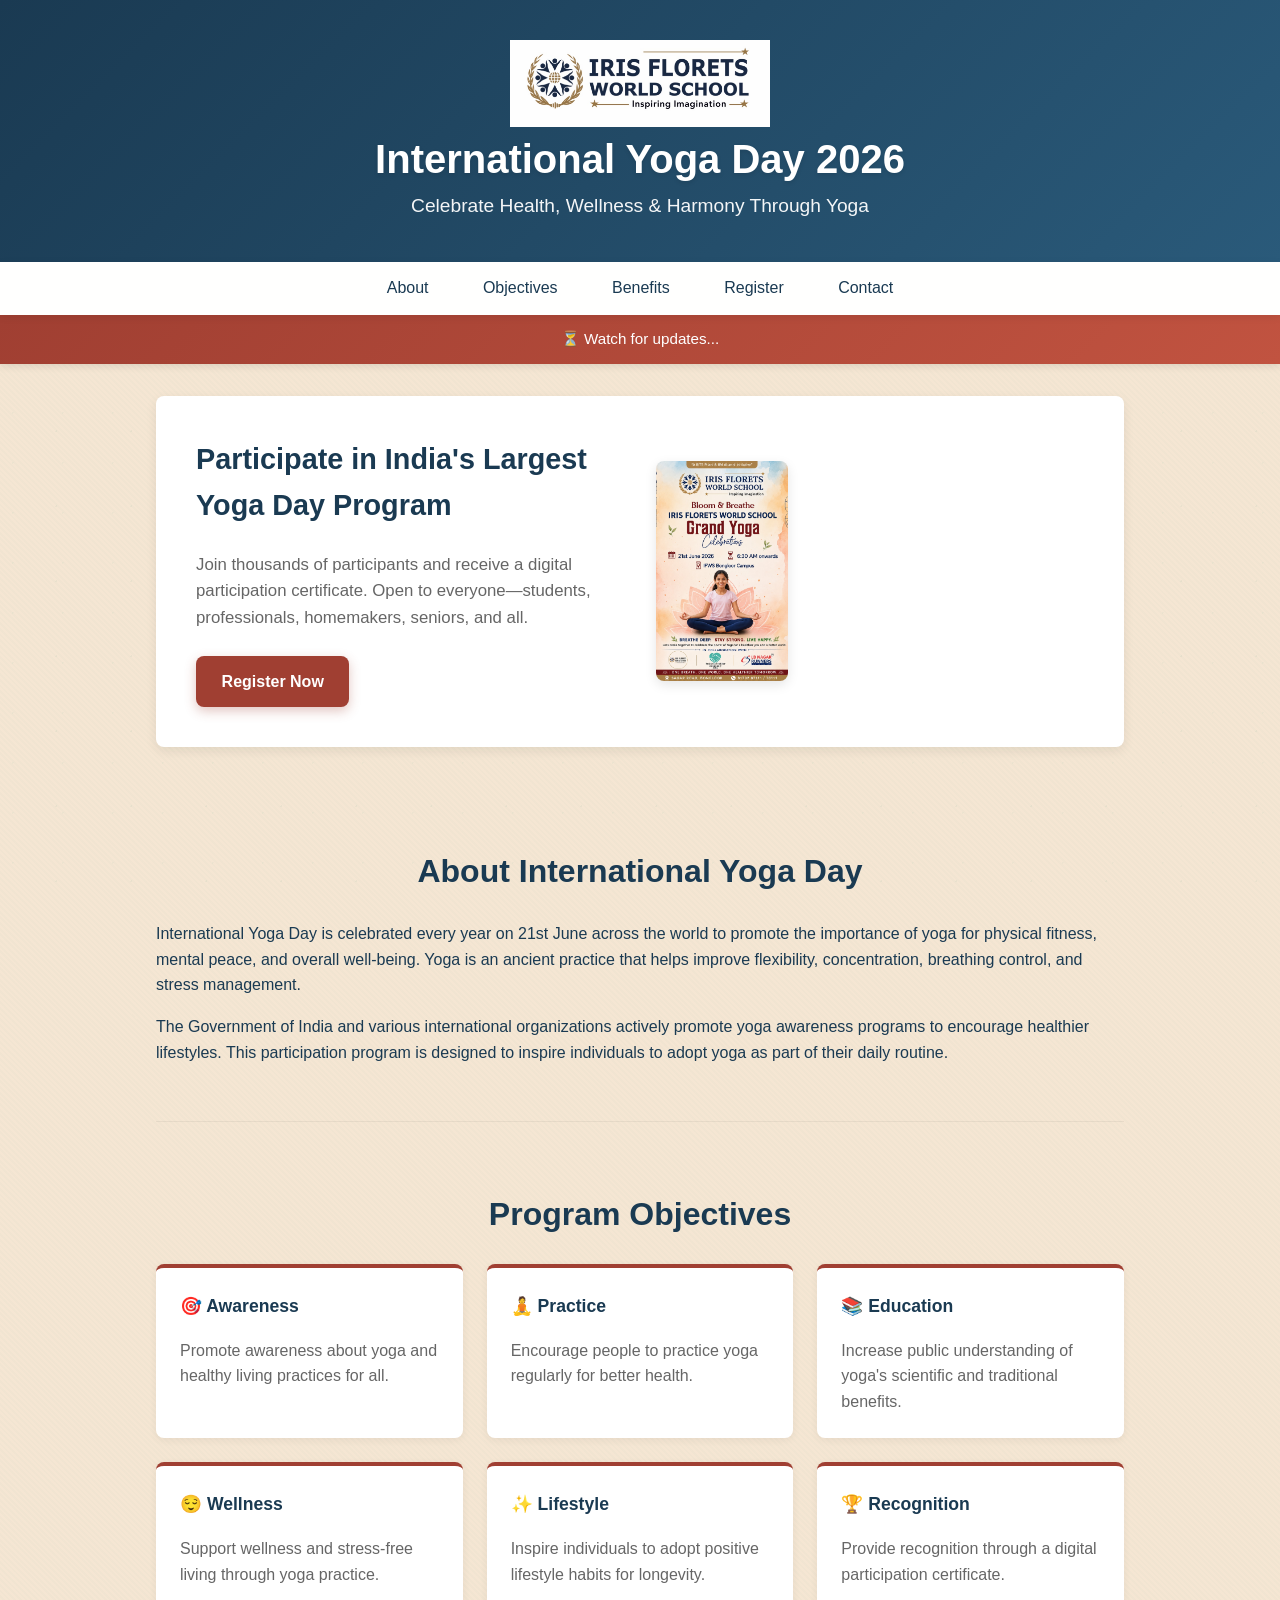
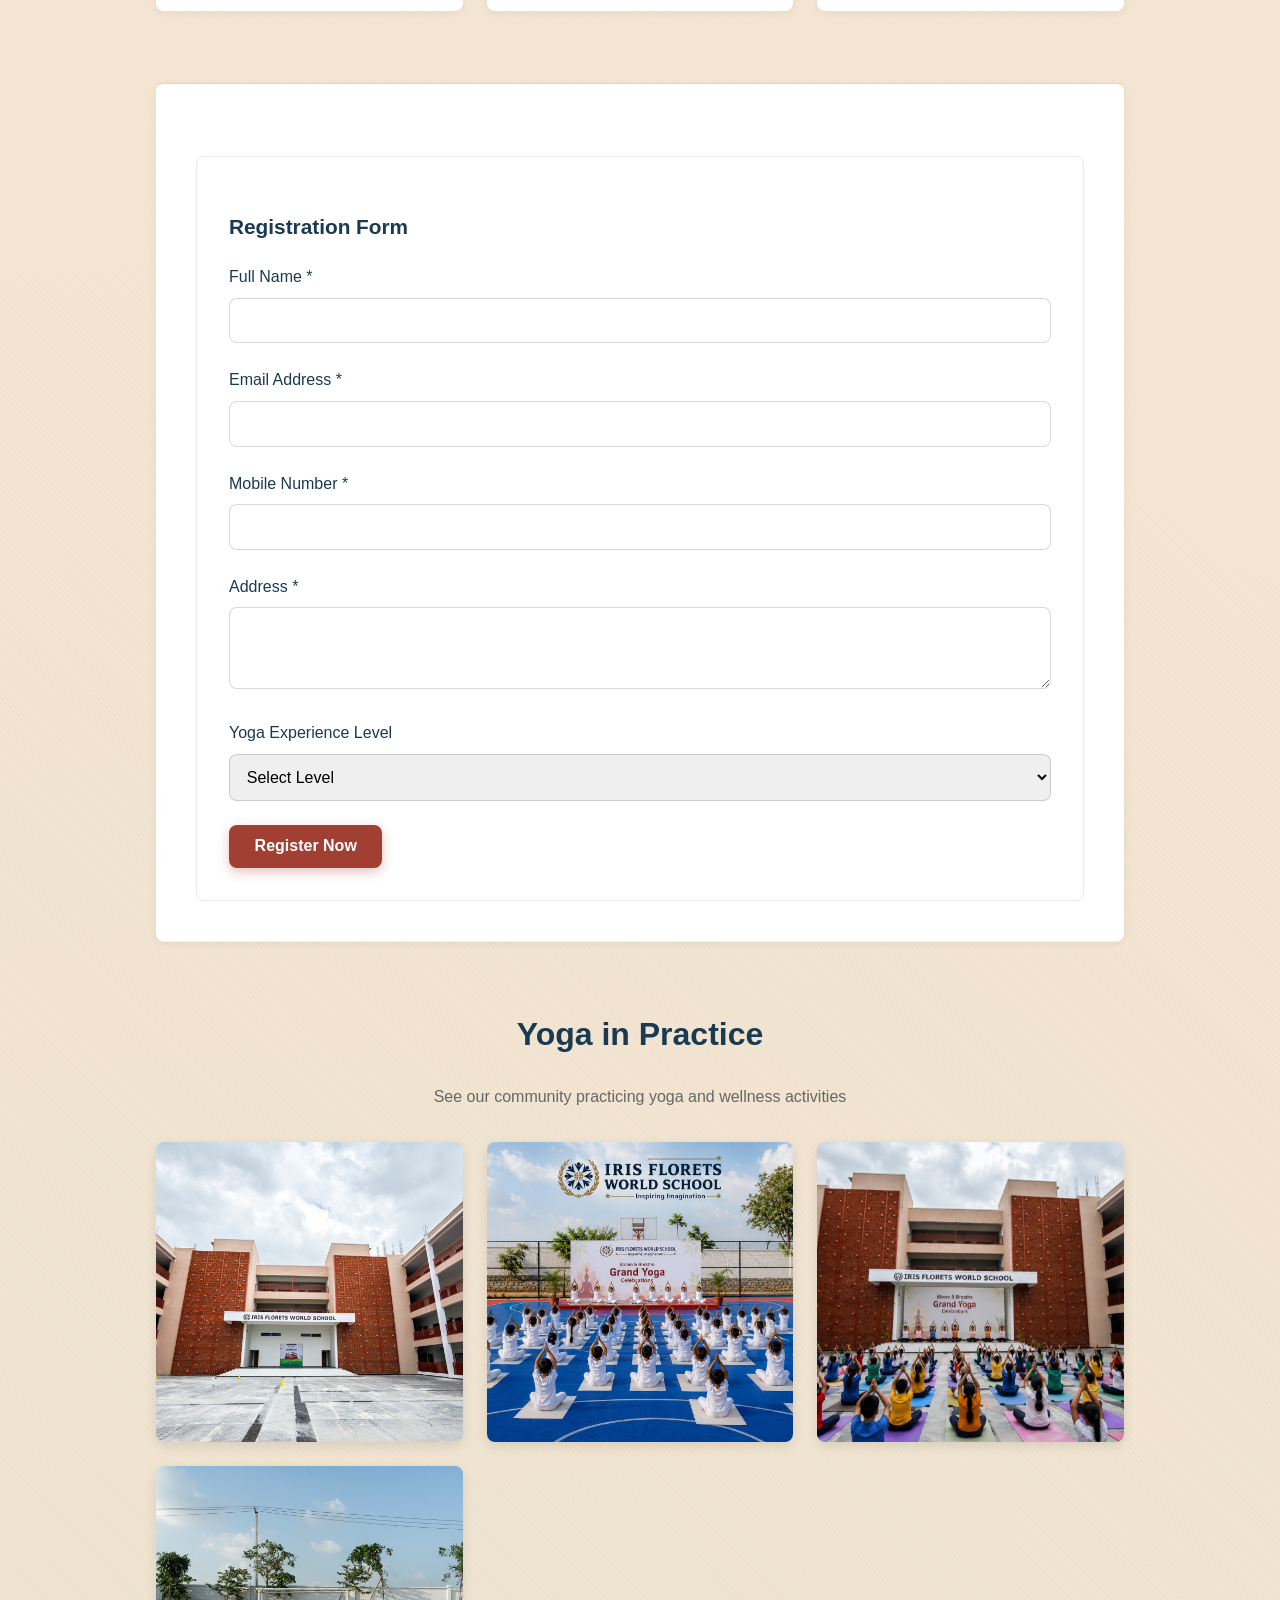
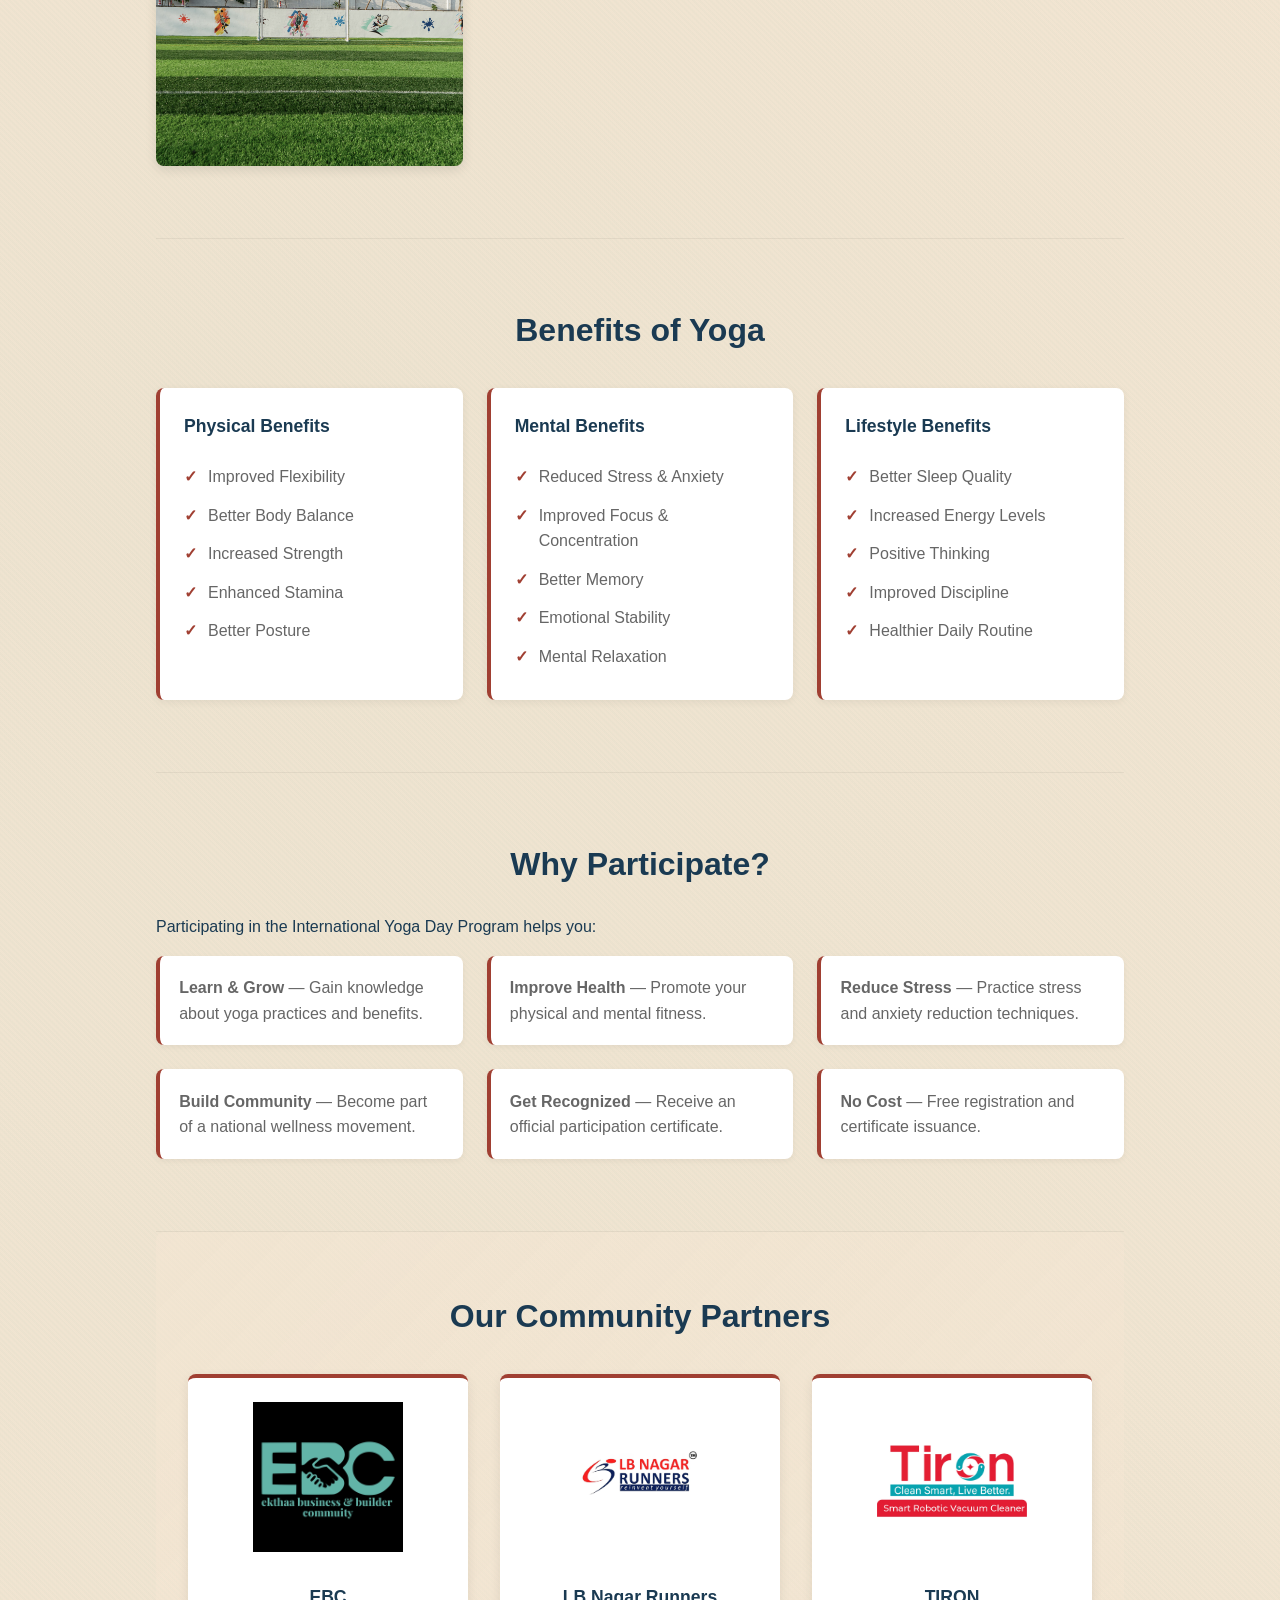
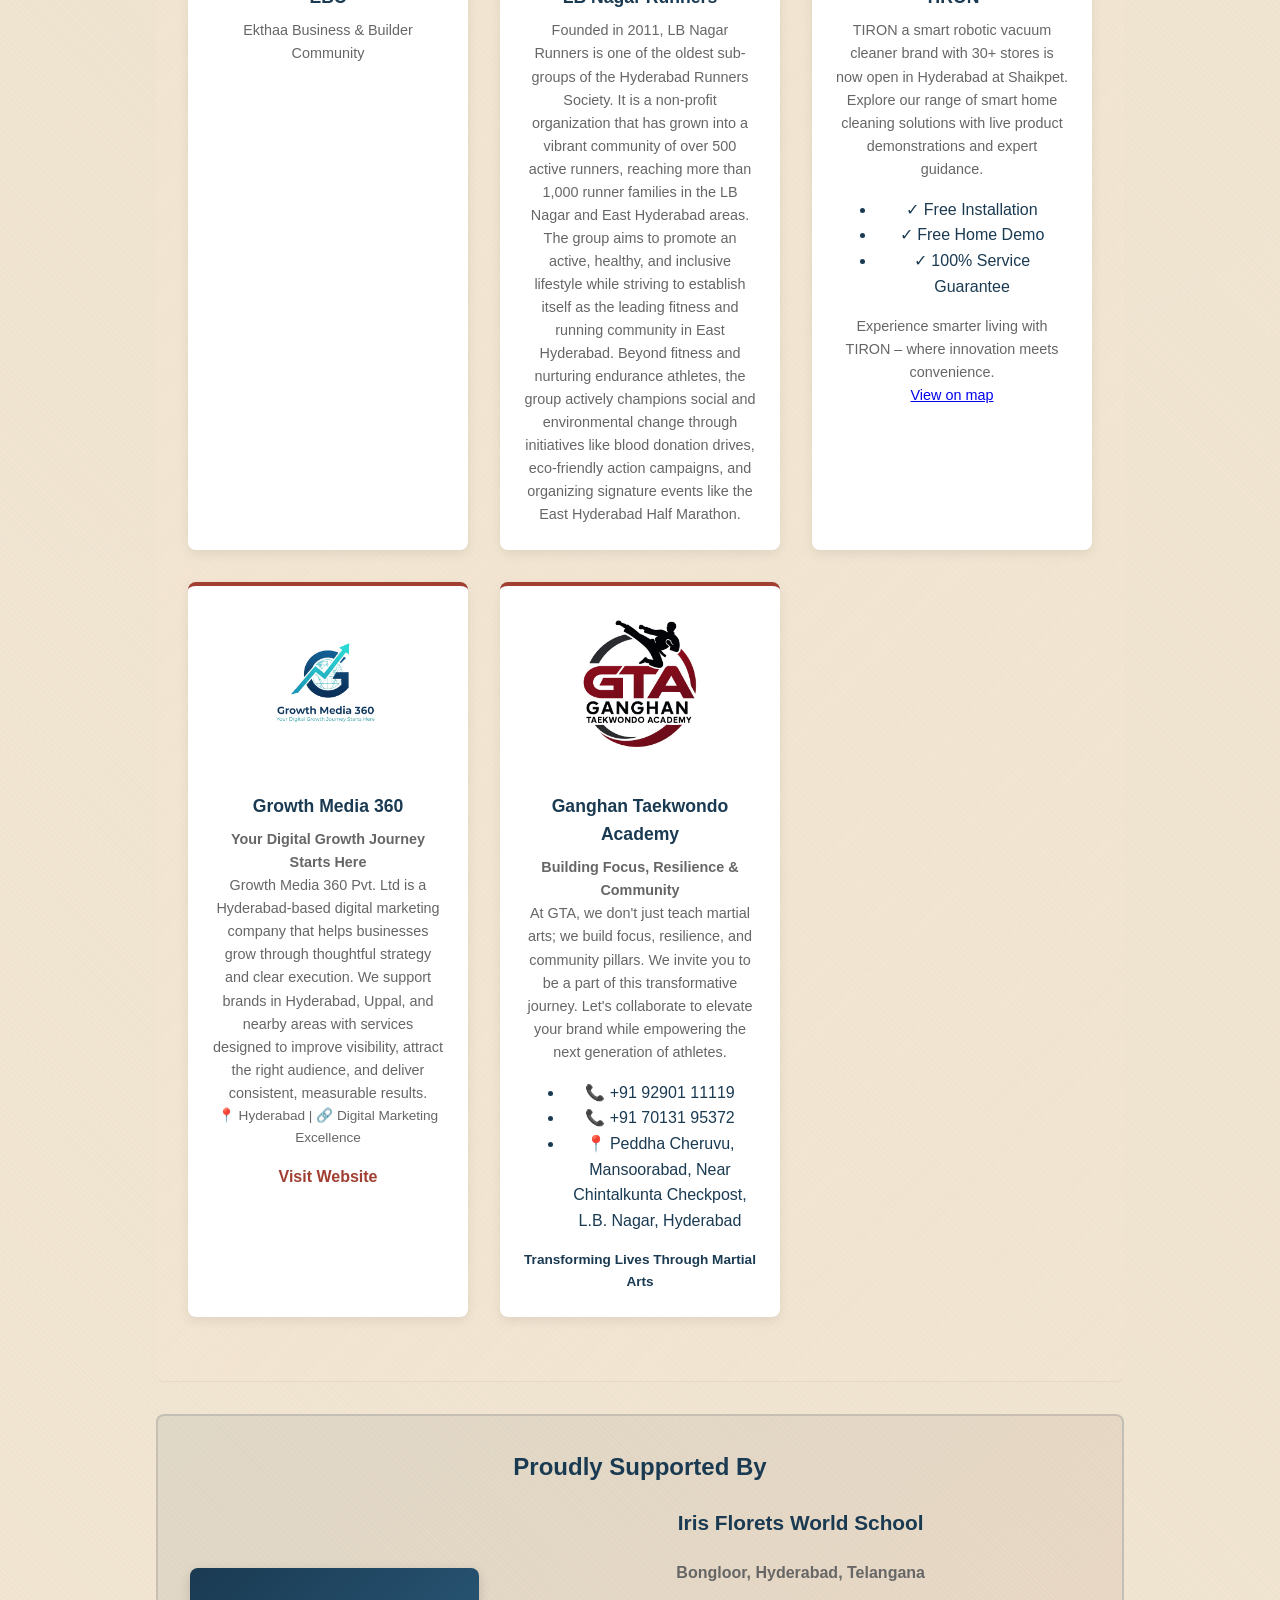
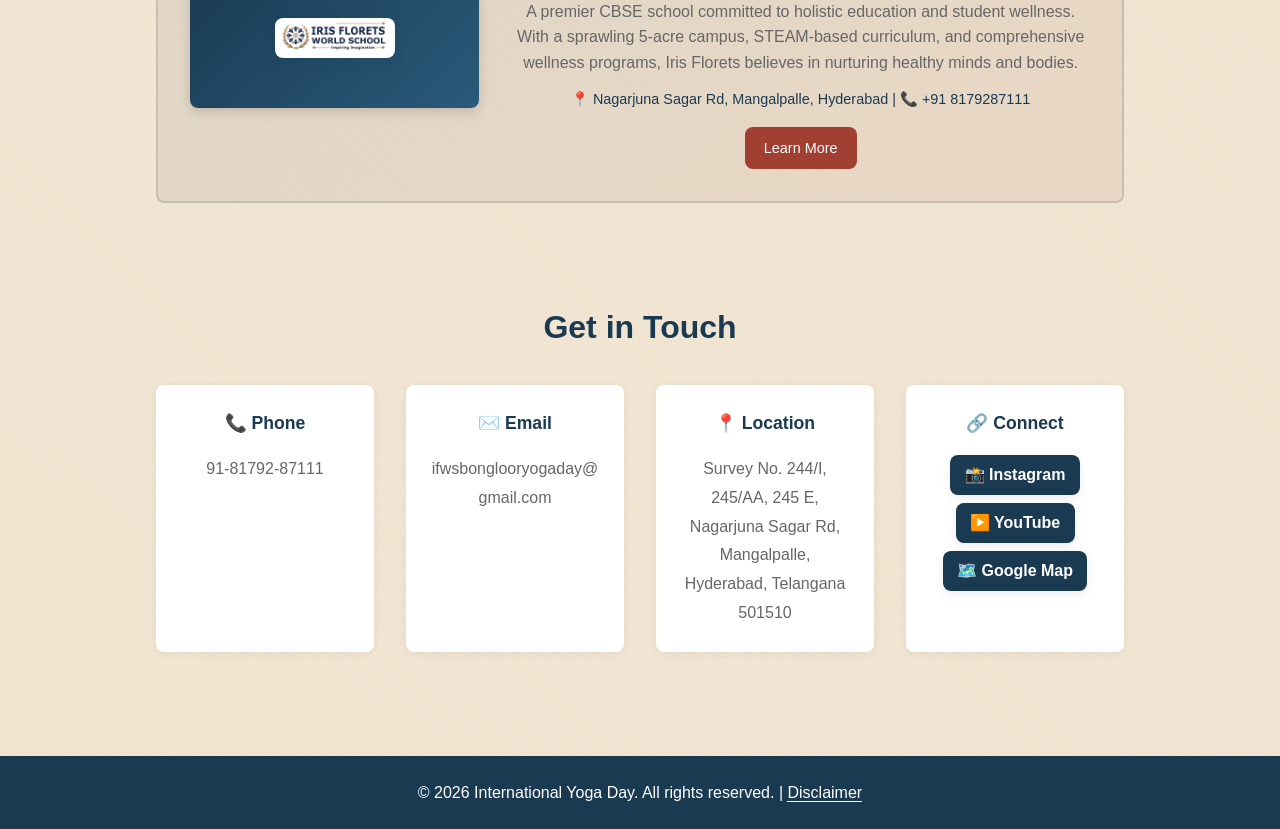
==== index.html @ d8c9ce89 "Revert "Gallery: fit images and remove third item" This reverts commit 72fb11efd58ca9568071cb0418b10" ====
<!doctype html>
<html lang="en">
<head>
  <meta charset="utf-8" />
  <meta name="viewport" content="width=device-width,initial-scale=1" />
  <title>IFWSBongloor International Yoga Day 2026 — Register Now</title>
  <link rel="stylesheet" href="styles.css" />
</head>
<body>
  <header class="site-header">
    <div class="container">
      <div class="header-content">
        <img class="header-logo" src="assets/IFWS_Logo_page-0002.jpeg" alt="IFWS Logo">
        <div class="header-text">
          <h1 style="margin:0;">International Yoga Day 2026</h1>
          <p class="subtitle" style="margin:0;">Celebrate Health, Wellness & Harmony Through Yoga</p>
        </div>
      </div>
    </div>
  </header>

  <nav class="navbar">
    <div class="container">
      <ul>
        <li><a href="#about">About</a></li>
        <li><a href="#objectives">Objectives</a></li>
        <li><a href="#benefits">Benefits</a></li>
        <li><a href="#register">Register</a></li>
        <li><a href="#contact">Contact</a></li>
      </ul>
    </div>
  </nav>

  <div class="update-banner">
    <p>⏳ Watch for updates...</p>
  </div>

  <main class="container">
    <section class="hero">
      <div class="hero-text">
        <h2>Participate in India's Largest Yoga Day Program</h2>
        <p>Join thousands of participants and receive a digital participation certificate. Open to everyone—students, professionals, homemakers, seniors, and all.</p>
        <a class="button button-primary" href="#register">Register Now</a>
      </div>
      <div class="hero-gallery">
        <div class="hero-gallery-item">
          <img id="heroRotateImage" src="assets/whatsapp.jpg" alt="WhatsApp Yoga Event" />
        </div>
      </div>
    </section>

    <section id="about" class="section">
      <h2>About International Yoga Day</h2>
      <p>International Yoga Day is celebrated every year on 21st June across the world to promote the importance of yoga for physical fitness, mental peace, and overall well-being. Yoga is an ancient practice that helps improve flexibility, concentration, breathing control, and stress management.</p>
      <p>The Government of India and various international organizations actively promote yoga awareness programs to encourage healthier lifestyles. This participation program is designed to inspire individuals to adopt yoga as part of their daily routine.</p>
    </section>

    <section id="objectives" class="section">
      <h2>Program Objectives</h2>
      <div class="grid-2">
        <div class="card">
          <h3>🎯 Awareness</h3>
          <p>Promote awareness about yoga and healthy living practices for all.</p>
        </div>
        <div class="card">
          <h3>🧘 Practice</h3>
          <p>Encourage people to practice yoga regularly for better health.</p>
        </div>
        <div class="card">
          <h3>📚 Education</h3>
          <p>Increase public understanding of yoga's scientific and traditional benefits.</p>
        </div>
        <div class="card">
          <h3>😌 Wellness</h3>
          <p>Support wellness and stress-free living through yoga practice.</p>
        </div>
        <div class="card">
          <h3>✨ Lifestyle</h3>
          <p>Inspire individuals to adopt positive lifestyle habits for longevity.</p>
        </div>
        <div class="card">
          <h3>🏆 Recognition</h3>
          <p>Provide recognition through a digital participation certificate.</p>
        </div>
      </div>
    </section>

    <section id="register" class="section registration-section">
      <div class="form-container">
        <h3>Registration Form</h3>
        <form action="https://formsubmit.co/01dd66441a6182817b22fc48e23e5184" method="POST" id="registrationForm">
          <div class="form-group">
            <label for="name">Full Name *</label>
            <input type="text" id="name" name="name" required>
          </div>
          
          <div class="form-group">
            <label for="email">Email Address *</label>
            <input type="email" id="email" name="email" required>
          </div>
          
          <div class="form-group">
            <label for="mobile">Mobile Number *</label>
            <input type="tel" id="mobile" name="mobile" required>
          </div>
          
          <div class="form-group">
            <label for="address">Address *</label>
            <textarea id="address" name="address" rows="3" required></textarea>
          </div>
          
          <div class="form-group">
            <label for="experience">Yoga Experience Level</label>
            <select id="experience" name="experience">
              <option value="">Select Level</option>
              <option value="Beginner">Beginner</option>
              <option value="Intermediate">Intermediate</option>
              <option value="Advanced">Advanced</option>
            </select>
          </div>
          
          <input type="hidden" name="_captcha" value="false">
          <input type="hidden" name="_template" value="table">
          <input type="hidden" id="participantCode" name="participant_code" value="">
          <input type="hidden" name="_next" value="/success.html">
          <input type="hidden" name="_subject" id="dynamicSubject" value="New Yoga Day Registration">
          
          <button type="submit" class="button button-primary">Register Now</button>
        </form>
      </div>
    </section>

    <section class="section">
      <h2>Yoga in Practice</h2>
      <p style="text-align: center; color: var(--muted);">See our community practicing yoga and wellness activities</p>
      <div class="gallery">
        <div class="gallery-item">
          <img src="assets/yoga3.jpg" alt="Yoga practice session 3">
        </div>
        <div class="gallery-item">
          <img src="assets/yoga2.jpeg" alt="Yoga practice session 2">
        </div>
        <div class="gallery-item">
          <img src="assets/WhatsApp Image 2026-06-06 at 8.00.38 PM.jpeg" alt="Yoga practice session 1">
        </div>
        <div class="gallery-item">
          <img src="assets/yoga4.jpg" alt="Yoga practice session 3">
        </div>
      </div>
    </section>

    <section id="benefits" class="section">
      <h2>Benefits of Yoga</h2>
      <div class="benefits-grid">
        <div class="benefit-card">
          <h3>Physical Benefits</h3>
          <ul>
            <li>Improved Flexibility</li>
            <li>Better Body Balance</li>
            <li>Increased Strength</li>
            <li>Enhanced Stamina</li>
            <li>Better Posture</li>
          </ul>
        </div>
        <div class="benefit-card">
          <h3>Mental Benefits</h3>
          <ul>
            <li>Reduced Stress & Anxiety</li>
            <li>Improved Focus & Concentration</li>
            <li>Better Memory</li>
            <li>Emotional Stability</li>
            <li>Mental Relaxation</li>
          </ul>
        </div>
        <div class="benefit-card">
          <h3>Lifestyle Benefits</h3>
          <ul>
            <li>Better Sleep Quality</li>
            <li>Increased Energy Levels</li>
            <li>Positive Thinking</li>
            <li>Improved Discipline</li>
            <li>Healthier Daily Routine</li>
          </ul>
        </div>
      </div>
    </section>

    <section class="section">
      <h2>Why Participate?</h2>
      <p>Participating in the International Yoga Day Program helps you:</p>
      <div class="grid-2">
        <div class="reason">
          <strong>Learn & Grow</strong> — Gain knowledge about yoga practices and benefits.
        </div>
        <div class="reason">
          <strong>Improve Health</strong> — Promote your physical and mental fitness.
        </div>
        <div class="reason">
          <strong>Reduce Stress</strong> — Practice stress and anxiety reduction techniques.
        </div>
        <div class="reason">
          <strong>Build Community</strong> — Become part of a national wellness movement.
        </div>
        <div class="reason">
          <strong>Get Recognized</strong> — Receive an official participation certificate.
        </div>
        <div class="reason">
          <strong>No Cost</strong> — Free registration and certificate issuance.
        </div>
      </div>
    </section>

    <section class="section sponsors-section">
      <h2>Our Community Partners</h2>
      <div class="sponsors-grid">
        <div class="sponsor-card">
          <img src="assets/sponsor_ebc.jpg" alt="EBC - Ekthaa Business & Builder Community">
          <h3>EBC</h3>
          <p>Ekthaa Business & Builder Community</p>
        </div>
        <div class="sponsor-card">
          <img src="assets/sponsor_lbnagar.jpg" alt="LB Nagar Runners">
          <h3>LB Nagar Runners</h3>
          <p>Founded in 2011, LB Nagar Runners is one of the oldest sub-groups of the Hyderabad Runners Society. It is a non-profit organization that has grown into a vibrant community of over 500 active runners, reaching more than 1,000 runner families in the LB Nagar and East Hyderabad areas. The group aims to promote an active, healthy, and inclusive lifestyle while striving to establish itself as the leading fitness and running community in East Hyderabad. Beyond fitness and nurturing endurance athletes, the group actively champions social and environmental change through initiatives like blood donation drives, eco-friendly action campaigns, and organizing signature events like the East Hyderabad Half Marathon.</p>
        </div>
        <div class="sponsor-card">
          <img src="assets/sponsor_tironworld.jpg" alt="Tiron World Logo">
          <h3>TIRON</h3>
          <p>TIRON a smart robotic vacuum cleaner brand with 30+ stores is now open in Hyderabad at Shaikpet.</p>
          <p>Explore our range of smart home cleaning solutions with live product demonstrations and expert guidance.</p>
          <ul>
            <li>✓ Free Installation</li>
            <li>✓ Free Home Demo</li>
            <li>✓ 100% Service Guarantee</li>
          </ul>
          <p>Experience smarter living with TIRON – where innovation meets convenience.</p>
          <p><a href="https://maps.app.goo.gl/bSoaYuPvDNwLLABRA" target="_blank" rel="noopener noreferrer">View on map</a></p>
        </div>
        <div class="sponsor-card">
          <img src="assets/sponsor_growthmedia360.png.jpeg" alt="Growth Media 360 Logo">
          <h3>Growth Media 360</h3>
          <p><strong>Your Digital Growth Journey Starts Here</strong></p>
          <p>Growth Media 360 Pvt. Ltd is a Hyderabad-based digital marketing company that helps businesses grow through thoughtful strategy and clear execution. We support brands in Hyderabad, Uppal, and nearby areas with services designed to improve visibility, attract the right audience, and deliver consistent, measurable results.</p>
          <p style="margin-bottom: 1rem; font-size: 0.85rem;">📍 Hyderabad | 🔗 Digital Marketing Excellence</p>
          <a href="https://growthmedia360.com/" target="_blank" rel="noopener noreferrer" style="color: var(--secondary); text-decoration: none; font-weight: 600;">Visit Website</a>
        </div>
        <div class="sponsor-card">
          <img src="assets/sponsor_gta.png.jpeg" alt="Ganghan Taekwondo Academy Logo">
          <h3>Ganghan Taekwondo Academy</h3>
          <p><strong>Building Focus, Resilience & Community</strong></p>
          <p>At GTA, we don't just teach martial arts; we build focus, resilience, and community pillars. We invite you to be a part of this transformative journey. Let's collaborate to elevate your brand while empowering the next generation of athletes.</p>
          <ul>
            <li>📞 +91 92901 11119</li>
            <li>📞 +91 70131 95372</li>
            <li>📍 Peddha Cheruvu, Mansoorabad, Near Chintalkunta Checkpost, L.B. Nagar, Hyderabad</li>
          </ul>
          <p style="margin-top: 1rem; font-size: 0.85rem; color: var(--accent); font-weight: 600;">Transforming Lives Through Martial Arts</p>
        </div>
      </div>
    </section>

    <section class="sponsor-section">
      <h2 style="margin-top: 0;">Proudly Supported By</h2>
      <div class="sponsor-content">
        <div class="sponsor-logo">
          <div style="background: linear-gradient(135deg, var(--accent) 0%, var(--accent-light) 100%); padding: 1.5rem; border-radius: 8px; box-shadow: 0 4px 12px rgba(0,0,0,0.15); display: flex; align-items: center; justify-content: center; min-height: 140px;">
            <img src="assets/IFWS_Logo_page-0002.jpeg" alt="IFWS Logo" style="max-width: 120px; height: auto;">
          </div>
        </div>
        <div class="sponsor-info">
          <h3>Iris Florets World School</h3>
          <p><strong>Bongloor, Hyderabad, Telangana</strong></p>
          <p>A premier CBSE school committed to holistic education and student wellness. With a sprawling 5-acre campus, STEAM-based curriculum, and comprehensive wellness programs, Iris Florets believes in nurturing healthy minds and bodies.</p>
          <p style="margin-bottom: 0; font-size: 0.9rem; color: var(--accent);">📍 Nagarjuna Sagar Rd, Mangalpalle, Hyderabad | 📞 +91 8179287111</p>
          <a href="https://ifwsbongloor.com/cbse-school-in-bongloor-hyderabad/" class="sponsor-link" target="_blank">Learn More</a>
        </div>
      </div>
    </section>

    <section id="contact" class="section contact-section">
      <h2>Get in Touch</h2>
      <div class="contact-info">
        <div class="contact-item">
          <h3>📞 Phone</h3>
          <p>91-81792-87111</p>
        </div>
        <div class="contact-item">
          <h3>✉️ Email</h3>
          <p><a href="mailto:ifwsbonglooryogaday@gmail.com">ifwsbonglooryogaday@gmail.com</a></p>
        </div>
        <div class="contact-item">
          <h3>📍 Location</h3>
          <p>Survey No. 244/I, 245/AA, 245 E, Nagarjuna Sagar Rd, Mangalpalle, Hyderabad, Telangana 501510</p>
        </div>
        <div class="contact-item">
          <h3>🔗 Connect</h3>
          <div class="social-links">
            <a class="social-link" href="https://www.instagram.com/irisfloretsworldschoolbongloor?igsh=MWYycTJhZnJtN3dsbA==" target="_blank" rel="noreferrer noopener">📸 Instagram</a>
            <a class="social-link" href="https://www.youtube.com/@IrisFloretsWorldSchoolBongloor" target="_blank" rel="noreferrer noopener">▶️ YouTube</a>
            <a class="social-link" href="https://maps.app.goo.gl/vWGZKQr1UvA5bQdQ9?g_st=iw" target="_blank" rel="noreferrer noopener">🗺️ Google Map</a>
          </div>
        </div>
      </div>
    </section>
  </main>

  <footer class="site-footer">
    <div class="container">
      <p>© 2026 International Yoga Day. All rights reserved. | <a href="#disclaimer">Disclaimer</a></p>
    </div>
  </footer>

  <script>
    // Smooth scrolling for navigation
    document.querySelectorAll('a[href^="#"]').forEach(anchor => {
      anchor.addEventListener('click', function (e) {
        e.preventDefault();
        const target = document.querySelector(this.getAttribute('href'));
        if (target) {
          target.scrollIntoView({ behavior: 'smooth' });
        }
      });
    });

    // Generate unique Participant Code
    function generateParticipantCode() {
      const today = new Date();
      const year = today.getFullYear();
      const month = String(today.getMonth() + 1).padStart(2, '0');
      const day = String(today.getDate()).padStart(2, '0');
      const randomCode = Math.random().toString(36).substring(2, 8).toUpperCase();
      
      return `YOGA-${year}${month}${day}-${randomCode}`;
    }

    // Handle form submission
    document.addEventListener('DOMContentLoaded', function() {
      const form = document.getElementById('registrationForm');
      
      if (form) {
        form.addEventListener('submit', function(e) {
          // 1. Generate unique code
          const uniqueCode = generateParticipantCode();
          
          // 2. Set the hidden field value (so it goes to your email)
          document.getElementById('participantCode').value = uniqueCode;
          
          // 3. Store in sessionStorage (keeping this as a fallback backup)
          sessionStorage.setItem('participantCode', uniqueCode);

          // 4. Update the _next URL to include the code as a query parameter
          const nextInput = form.querySelector('input[name="_next"]');
          if (nextInput) {
            const currentPath = window.location.pathname.replace(/\/index\.html$/, '');
            const basePath = currentPath.endsWith('/') ? currentPath.slice(0, -1) : currentPath;
            nextInput.value = window.location.origin + basePath + '/success.html?code=' + encodeURIComponent(uniqueCode);
          }

          // 5. Set the dynamic email subject line
          const subjectInput = document.getElementById('dynamicSubject');
          if (subjectInput) {
            subjectInput.value = `Yoga Day Registration Confirmation - ${uniqueCode}`;
          }
        });
      }

      function startGalleryRotation() {
        const heroImage = document.getElementById('heroRotateImage');
        if (!heroImage) return;

        const rotateImages = [
          { src: 'assets/whatsapp.jpg', alt: 'WhatsApp Yoga Event' },
          { src: 'assets/yodaday1.jpeg', alt: 'Yoga Day Poster 1' },
          { src: 'assets/yogaday2.jpeg', alt: 'Yoga Day Poster 2' }
        ];

        let currentIndex = 0;

        function rotateImage() {
          currentIndex = (currentIndex + 1) % rotateImages.length;
          heroImage.src = rotateImages[currentIndex].src;
          heroImage.alt = rotateImages[currentIndex].alt;
        }

        setInterval(rotateImage, 10000);
      }

      startGalleryRotation();
    });
  </script>

</body>
</html>
---- styles.css ----
:root{
  --bg:#f5e6d3;
  --accent:#1a3a52;
  --accent-light:#2a5a7a;
  --secondary:#a03f32;
  --gold:#b8860b;
  --coral:#f4a090;
  --muted:#666;
  --text:#1a3a52;
  --maxw:1000px;
  --border-radius:8px;
}

* {
  box-sizing: border-box;
}

body {
  font-family: -apple-system, BlinkMacSystemFont, "Segoe UI", Roboto, Oxygen, Ubuntu, Cantarell, sans-serif;
  background: var(--bg);
  background-image: 
    radial-gradient(circle at 20% 50%, rgba(43, 138, 114, 0.03) 0%, transparent 50%),
    radial-gradient(circle at 80% 80%, rgba(103, 195, 164, 0.03) 0%, transparent 50%),
    repeating-linear-gradient(45deg, transparent, transparent 2px, rgba(43, 138, 114, 0.02) 2px, rgba(43, 138, 114, 0.02) 4px);
  color: var(--text);
  margin: 0;
  line-height: 1.6;
  position: relative;
}

body::before {
  content: '';
  position: fixed;
  top: 0;
  left: 0;
  right: 0;
  bottom: 0;
  background-image: 
    radial-gradient(circle at 25% 25%, rgba(103, 195, 164, 0.05) 1px, transparent 1px),
    radial-gradient(circle at 75% 75%, rgba(43, 138, 114, 0.05) 1px, transparent 1px);
  background-size: 50px 50px, 75px 75px;
  pointer-events: none;
  z-index: -1;
}

/* Layout */
.container {
  max-width: var(--maxw);
  margin: 0 auto;
  padding: 0 1rem;
}

/* Header */
.site-header {
  background: linear-gradient(135deg, #1a3a52 0%, #2a5a7a 100%);
  color: white;
  padding: 2.5rem 0;
  text-align: center;
}

.header-content {
  position: relative;
}

.header-logo {
  max-width: 260px;
  width: 100%;
  height: auto;
  display: block;
  margin: 0 auto 1rem;
}

@media (min-width: 769px) {
  .header-logo {
    max-width: 260px;
    margin-bottom: 0;
  }
}

@media (max-width: 768px) {
  .header-logo {
    max-width: 200px;
  }
}

.site-header h1 {
  margin: 0;
  font-size: 2.5rem;
  font-weight: 700;
  text-shadow: 0 2px 4px rgba(0,0,0,0.1);
}

.site-header .subtitle {
  margin-top: 0.5rem;
  font-size: 1.2rem;
  opacity: 0.95;
  font-weight: 300;
}

/* Navigation */
.navbar {
  background: rgba(255,255,255,0.98);
  box-shadow: 0 2px 8px rgba(0,0,0,0.08);
  position: sticky;
  top: 0;
  z-index: 100;
}

.navbar ul {
  list-style: none;
  margin: 0;
  padding: 0;
  display: flex;
  flex-wrap: wrap;
  justify-content: center;
  gap: 1rem;
}

.navbar a {
  display: inline-block;
  padding: 0.8rem 1.2rem;
  text-decoration: none;
  color: var(--accent);
  font-weight: 500;
  border-bottom: 2px solid transparent;
  transition: all 0.3s ease;
}

.navbar a:hover {
  border-bottom-color: var(--secondary);
  color: var(--secondary);
}

/* Update Banner */
.update-banner {
  background: linear-gradient(135deg, var(--secondary) 0%, #c15340 100%);
  color: white;
  padding: 0.75rem;
  text-align: center;
  font-weight: 500;
  box-shadow: 0 2px 8px rgba(0,0,0,0.1);
}

.update-banner p {
  margin: 0;
  font-size: 0.95rem;
}

/* Gallery */
.gallery {
  display: grid;
  grid-template-columns: repeat(auto-fit, minmax(300px, 1fr));
  gap: 1.5rem;
  margin: 2rem 0;
}

.gallery-item {
  position: relative;
  border-radius: var(--border-radius);
  overflow: hidden;
  box-shadow: 0 4px 12px rgba(0,0,0,0.1);
  transition: transform 0.3s ease, box-shadow 0.3s ease;
}

.gallery-item:hover {
  transform: translateY(-8px);
  box-shadow: 0 8px 20px rgba(0,0,0,0.15);
}

.gallery-item img {
  width: 100%;
  height: 300px;
  object-fit: cover;
  display: block;
}

/* Sections */
.section {
  padding: 2.5rem 0;
  border-bottom: 1px solid rgba(0,0,0,0.05);
}

.section:last-of-type {
  border-bottom: none;
}

.section h2 {
  font-size: 2rem;
  color: var(--accent);
  margin-bottom: 1.5rem;
  text-align: center;
}

.section h3 {
  color: var(--accent);
  font-size: 1.3rem;
}

/* Hero */
.hero {
  background: white;
  border-radius: var(--border-radius);
  padding: 2.5rem;
  margin: 2rem 0;
  display: grid;
  grid-template-columns: 1fr 1fr;
  gap: 2rem;
  align-items: center;
  box-shadow: 0 4px 12px rgba(10,20,10,0.08);
}

.hero-text h2 {
  margin-top: 0;
  color: var(--accent);
  font-size: 1.8rem;
}

.hero-text p {
  color: var(--muted);
  font-size: 1.05rem;
  margin-bottom: 1.5rem;
}

.hero-gallery {
  display: grid;
  gap: 1rem;
  grid-template-columns: repeat(1, minmax(0, 1fr));
   align-items: stretch;
 }
 
 .hero-gallery-item {
   border-radius: var(--border-radius);
   overflow: hidden;
   box-shadow: 0 4px 12px rgba(0,0,0,0.1);
   background: white;
   min-height: 180px;
 }
 
 .hero-gallery-item img {
   display: block;
   width: 100%;
   height: 100%;
   object-fit: cover;
   object-position: center;
 }
 
 @media (min-width: 900px) {
   .hero-gallery {
     grid-template-columns: repeat(3, minmax(0, 1fr));
   }
   .hero-gallery-item {
     min-height: 220px;
   }
 }
 
 @media (max-width: 768px) {
   .hero {
     grid-template-columns: 1fr;
     padding: 1.5rem;
   }
   .hero-gallery {
     grid-template-columns: 1fr;
   }
   .hero-gallery-item {
     min-height: 180px;
     max-height: 220px;
   }
 }
 

/* Cards & Grid */
.grid-2 {
  display: grid;
  grid-template-columns: repeat(auto-fit, minmax(300px, 1fr));
  gap: 1.5rem;
  margin-bottom: 2rem;
}

.grid-3 {
  display: grid;
  grid-template-columns: repeat(auto-fit, minmax(200px, 1fr));
  gap: 1rem;
  margin-bottom: 2rem;
}

.card {
  background: white;
  padding: 1.5rem;
  border-radius: var(--border-radius);
  box-shadow: 0 2px 8px rgba(0,0,0,0.06);
  border-top: 4px solid var(--secondary);
  transition: transform 0.3s ease, box-shadow 0.3s ease;
}

.card:hover {
  transform: translateY(-4px);
  box-shadow: 0 6px 16px rgba(0,0,0,0.1);
}

.card h3 {
  margin-top: 0;
  font-size: 1.1rem;
}

.card p {
  margin: 0;
  color: var(--muted);
}

/* Participant Types */
.participant-type {
  background: var(--accent);
  color: white;
  padding: 1rem;
  border-radius: var(--border-radius);
  text-align: center;
  font-weight: 500;
  box-shadow: 0 2px 6px rgba(26,58,82,0.2);
}

/* Steps */
.steps {
  display: grid;
  grid-template-columns: repeat(auto-fit, minmax(150px, 1fr));
  gap: 1rem;
  margin: 2rem 0;
}

.step {
  text-align: center;
  padding: 1.5rem;
  background: white;
  border-radius: var(--border-radius);
  box-shadow: 0 2px 8px rgba(0,0,0,0.06);
}

.step-number {
  display: inline-block;
  width: 50px;
  height: 50px;
  background: var(--secondary);
  color: white;
  border-radius: 50%;
  line-height: 50px;
  font-weight: bold;
  font-size: 1.3rem;
  margin-bottom: 1rem;
}

.step h3 {
  margin: 0.5rem 0;
  font-size: 1rem;
}

.step p {
  color: var(--muted);
  font-size: 0.9rem;
  margin: 0;
}

/* Forms */
.registration-section {
  background: white;
  padding: 2.5rem;
  border-radius: var(--border-radius);
  box-shadow: 0 2px 8px rgba(0,0,0,0.06);
}

.form-container {
  background: white;
  padding: 2rem;
  border-radius: var(--border-radius);
  border: 1px solid rgba(0,0,0,0.08);
  margin-top: 2rem;
}

.form-group {
  margin-bottom: 1.5rem;
}

.form-group label {
  display: block;
  margin-bottom: 0.5rem;
  font-weight: 500;
  color: var(--text);
}

.form-group input,
.form-group textarea,
.form-group select {
  width: 100%;
  padding: 0.8rem;
  border: 1px solid rgba(0,0,0,0.15);
  border-radius: var(--border-radius);
  font-family: inherit;
  font-size: 1rem;
}

.form-group input:focus,
.form-group textarea:focus,
.form-group select:focus {
  outline: none;
  border-color: var(--accent);
  box-shadow: 0 0 0 3px rgba(43,138,114,0.1);
}

.form-group textarea {
  resize: vertical;
}

.form-group input[type="checkbox"] {
  width: auto;
  margin-right: 0.5rem;
}

.form-group.checkbox {
  display: flex;
  align-items: center;
  margin-bottom: 1.5rem;
}

.form-group.checkbox label {
  margin-bottom: 0;
  margin-left: 0.5rem;
}

/* Buttons */
.button {
  display: inline-block;
  padding: 0.8rem 1.6rem;
  border: none;
  border-radius: var(--border-radius);
  text-decoration: none;
  font-weight: 600;
  cursor: pointer;
  transition: all 0.3s ease;
  font-size: 1rem;
}

.button-primary {
  background: var(--secondary);
  color: white;
  box-shadow: 0 4px 12px rgba(160,63,50,0.3);
}

.button-primary:hover {
  background: #8B3E3E;
  box-shadow: 0 6px 16px rgba(160,63,50,0.4);
  transform: translateY(-2px);
}

.button-primary:active {
  transform: translateY(0);
}

/* Success Message */
.success-message {
  background: #e8f5e9;
  border: 2px solid #4caf50;
  color: #2e7d32;
  padding: 1.5rem;
  border-radius: var(--border-radius);
  margin-top: 2rem;
  font-size: 1.1rem;
  text-align: center;
}

/* Benefits */
.benefits-grid {
  display: grid;
  grid-template-columns: repeat(auto-fit, minmax(250px, 1fr));
  gap: 1.5rem;
  margin: 2rem 0;
}

.benefit-card {
  background: white;
  padding: 1.5rem;
  border-radius: var(--border-radius);
  box-shadow: 0 2px 8px rgba(0,0,0,0.06);
  border-left: 4px solid var(--secondary);
}

.benefit-card h3 {
  margin-top: 0;
  font-size: 1.1rem;
}

.benefit-card ul {
  list-style: none;
  padding: 0;
  margin: 0;
}

.benefit-card li {
  padding: 0.4rem 0;
  color: var(--muted);
  position: relative;
  padding-left: 1.5rem;
}

.benefit-card li:before {
  content: "✓";
  position: absolute;
  left: 0;
  color: var(--secondary);
  font-weight: bold;
}

/* Certificate Features */
.cert-feature {
  background: white;
  padding: 1.5rem;
  border-radius: var(--border-radius);
  box-shadow: 0 2px 8px rgba(0,0,0,0.06);
}

.cert-feature h3 {
  margin-top: 0;
  color: var(--accent);
}

.cert-feature ul {
  list-style: none;
  padding: 0;
  margin: 0;
}

.cert-feature li {
  padding: 0.5rem 0;
  color: var(--muted);
  position: relative;
  padding-left: 1.5rem;
}

.cert-feature li:before {
  content: "•";
  position: absolute;
  left: 0;
  color: var(--secondary);
  font-weight: bold;
}

/* Reasons */
.reason {
  background: white;
  padding: 1.2rem;
  border-radius: var(--border-radius);
  box-shadow: 0 2px 6px rgba(0,0,0,0.05);
  color: var(--muted);
  border-left: 4px solid var(--secondary);
}

/* FAQs */
.faq-container {
  display: grid;
  gap: 1.2rem;
  margin: 2rem 0;
}

.faq-item {
  background: white;
  padding: 1.5rem;
  border-radius: var(--border-radius);
  box-shadow: 0 2px 8px rgba(0,0,0,0.06);
  border-top: 3px solid var(--secondary);
}

.faq-item h3 {
  margin: 0 0 0.8rem 0;
  color: var(--accent);
  font-size: 1rem;
}

.faq-item p {
  margin: 0;
  color: var(--muted);
  line-height: 1.6;
}

/* Contact Section */
.contact-section {
  text-align: center;
}

.contact-info {
  display: grid;
  grid-template-columns: repeat(auto-fit, minmax(200px, 1fr));
  gap: 2rem;
  margin: 2rem 0;
}

.contact-item {
  background: white;
  padding: 1.5rem;
  border-radius: var(--border-radius);
  box-shadow: 0 2px 8px rgba(0,0,0,0.06);
}

.contact-item h3 {
  margin-top: 0;
  color: var(--accent);
  font-size: 1.1rem;
}

.contact-item p {
  margin: 0;
  color: var(--muted);
  line-height: 1.8;
  white-space: normal;
  overflow-wrap: anywhere;
  word-break: break-word;
}

.contact-item p a {
  color: inherit;
  text-decoration: none;
  overflow-wrap: anywhere;
  word-break: break-word;
  display: inline;
  max-width: 100%;
}

/* Social links (Connect) */
.social-links {
  display: flex;
  justify-content: center;
  align-items: center;
  flex-wrap: wrap;
  gap: 0.5rem;
  margin-top: 1rem;
}

.social-link {
  display: inline-flex;
  align-items: center;
  gap: 0.5rem;
  padding: 0.45rem 0.9rem;
  background: var(--accent);
  color: white;
  border-radius: 8px;
  font-weight: 600;
  text-decoration: none;
  box-shadow: 0 3px 10px rgba(0,0,0,0.08);
  transition: transform 0.12s ease, box-shadow 0.12s ease, opacity 0.12s ease;
  white-space: nowrap;
}

.social-link svg { width: 18px; height: 18px; display: inline-block; }

.social-link:hover {
  transform: translateY(-2px);
  box-shadow: 0 6px 18px rgba(0,0,0,0.14);
  opacity: 0.95;
}

/* Compact icon-only style when space is tight */
@media (max-width: 420px) {
  .social-links { gap: 0.4rem; }
  .social-link { padding: 0.35rem 0.6rem; font-size: 0.95rem; }
}

/* Ensure links don't inherit default blue underlines */
.social-link, .social-link:visited { color: white; text-decoration: none; }

/* Extra specificity to override any inherited link styles inside contact cards */
.contact-item .social-links a,
.contact-item .social-links a:visited {
  background: var(--accent);
  color: white;
  display: inline-flex;
  align-items: center;
  gap: 0.5rem;
  padding: 0.45rem 0.9rem;
  border-radius: 8px;
  text-decoration: none;
  font-weight: 600;
  box-shadow: 0 3px 10px rgba(0,0,0,0.08);
}

.contact-item .social-links a:hover {
  transform: translateY(-2px);
  box-shadow: 0 6px 18px rgba(0,0,0,0.14);
}

/* Sponsor Section */
.sponsors-section {
  background: linear-gradient(135deg, rgba(245, 230, 211, 0.5) 0%, rgba(245, 230, 211, 0.3) 100%);
  border-radius: var(--border-radius);
  padding: 2rem;
}

.sponsors-grid {
  display: grid;
  grid-template-columns: repeat(auto-fit, minmax(250px, 1fr));
  gap: 2rem;
  margin: 2rem 0;
}

.sponsor-card {
  background: white;
  border-radius: var(--border-radius);
  padding: 1.5rem;
  text-align: center;
  box-shadow: 0 4px 12px rgba(0,0,0,0.08);
  transition: transform 0.3s ease, box-shadow 0.3s ease;
  border-top: 4px solid var(--secondary);
}

.sponsor-card:hover {
  transform: translateY(-8px);
  box-shadow: 0 8px 20px rgba(0,0,0,0.12);
}

.sponsor-card img {
  max-width: 200px;
  height: 150px;
  object-fit: contain;
  margin-bottom: 1rem;
}

.sponsor-card h3 {
  margin: 0.5rem 0;
  color: var(--accent);
  font-size: 1.1rem;
}

.sponsor-card p {
  margin: 0;
  color: var(--muted);
  font-size: 0.9rem;
}

/* Sponsor Section */
.sponsor-section {
  background: linear-gradient(135deg, rgba(26, 58, 82, 0.08) 0%, rgba(160, 63, 50, 0.08) 100%);
  border: 2px solid rgba(26, 58, 82, 0.15);
  border-radius: var(--border-radius);
  padding: 2rem;
  margin: 2rem 0;
  text-align: center;
}

.sponsor-content {
  display: grid;
  grid-template-columns: 1fr 2fr;
  gap: 2rem;
  align-items: center;
}

.sponsor-logo {
  text-align: center;
}

.sponsor-logo img {
  max-width: 150px;
  height: auto;
  border-radius: var(--border-radius);
  box-shadow: 0 4px 12px rgba(26, 58, 82, 0.15);
}

.sponsor-info h3 {
  margin-top: 0;
  color: var(--accent);
  font-size: 1.3rem;
}

.sponsor-info p {
  color: var(--muted);
  margin: 0.8rem 0;
}

.sponsor-link {
  display: inline-block;
  margin-top: 1rem;
  padding: 0.6rem 1.2rem;
  background: var(--secondary);
  color: white;
  text-decoration: none;
  border-radius: var(--border-radius);
  font-size: 0.9rem;
  transition: all 0.3s ease;
}

.sponsor-link:hover {
  background: #8B3E3E;
  box-shadow: 0 4px 12px rgba(160, 63, 50, 0.3);
}

@media (max-width: 768px) {
  .sponsor-content {
    grid-template-columns: 1fr;
    gap: 1rem;
  }

  .sponsor-section {
    padding: 1.5rem;
  }
}

/* Footer */
.site-footer {
  background: var(--accent);
  color: white;
  padding: 1.5rem 0;
  text-align: center;
  margin-top: 2rem;
}

.site-footer p {
  margin: 0;
}

.site-footer a {
  color: white;
  text-decoration: none;
  border-bottom: 1px solid white;
}

.site-footer a:hover {
  opacity: 0.8;
}

/* Responsive */
@media (max-width: 768px) {
  .site-header h1 {
    font-size: 1.8rem;
  }

  .site-header .subtitle {
    font-size: 1rem;
  }

  .navbar ul {
    gap: 0.5rem;
  }

  .navbar a {
    padding: 0.6rem 0.8rem;
    font-size: 0.9rem;
  }

  .section h2 {
    font-size: 1.5rem;
  }

  .hero-text h2 {
    font-size: 1.3rem;
  }

  .steps {
    grid-template-columns: repeat(2, 1fr);
  }
}

/* Responsive embeds (Google Form, iframes) */
.responsive-embed {
  width: 100%;
  max-width: 640px;
  margin: 0 auto;
  position: relative;
}
.responsive-embed .embedded-form {
  width: 100%;
  height: 1400px; /* desktop default height for the long form */
  border: 0;
}

@media (max-width: 768px) {
  .responsive-embed { max-width: 100%; }
  .responsive-embed .embedded-form { height: 1100px; }
  .header-content img { height:48px; }
  .hero { padding: 1rem; }
  .form-container { padding: 1rem; }
  
  /* Mobile-optimized form styling */
  .registration-section {
    padding: 1.5rem;
    background: white;
  }
  
  .form-container {
    padding: 0;
    border: none;
    box-shadow: none;
    margin-top: 1.5rem;
  }
  
  .form-container h3 {
    font-size: 1.2rem;
    margin-bottom: 1rem;
  }
  
  /* Google Form iframe responsive on mobile */
  .form-container iframe {
    width: 100% !important;
    height: auto !important;
    min-height: 1100px;
  }
  
  .grid-2 {
    grid-template-columns: 1fr;
  }
  
  .grid-3 {
    grid-template-columns: repeat(2, 1fr);
  }
  
  .sponsors-grid {
    grid-template-columns: 1fr;
  }
}

@media (max-width: 420px) {
  .responsive-embed .embedded-form { height: 1200px; }
  .site-header { padding: 1.5rem 0; }
  .site-header h1 { font-size: 1.4rem; }
  
  /* Extra small phone optimization */
  .container {
    padding: 0 0.75rem;
  }
  
  .registration-section {
    padding: 1rem;
  }
  
  .form-container {
    margin-top: 1rem;
  }
  
  .form-container iframe {
    min-height: 1200px;
  }
  
  .section {
    padding: 1.5rem 0;
  }
  
  .section h2 {
    font-size: 1.3rem;
  }
  
  .grid-3 {
    grid-template-columns: 1fr;
  }
  
  .button {
    width: 100%;
    text-align: center;
  }
}
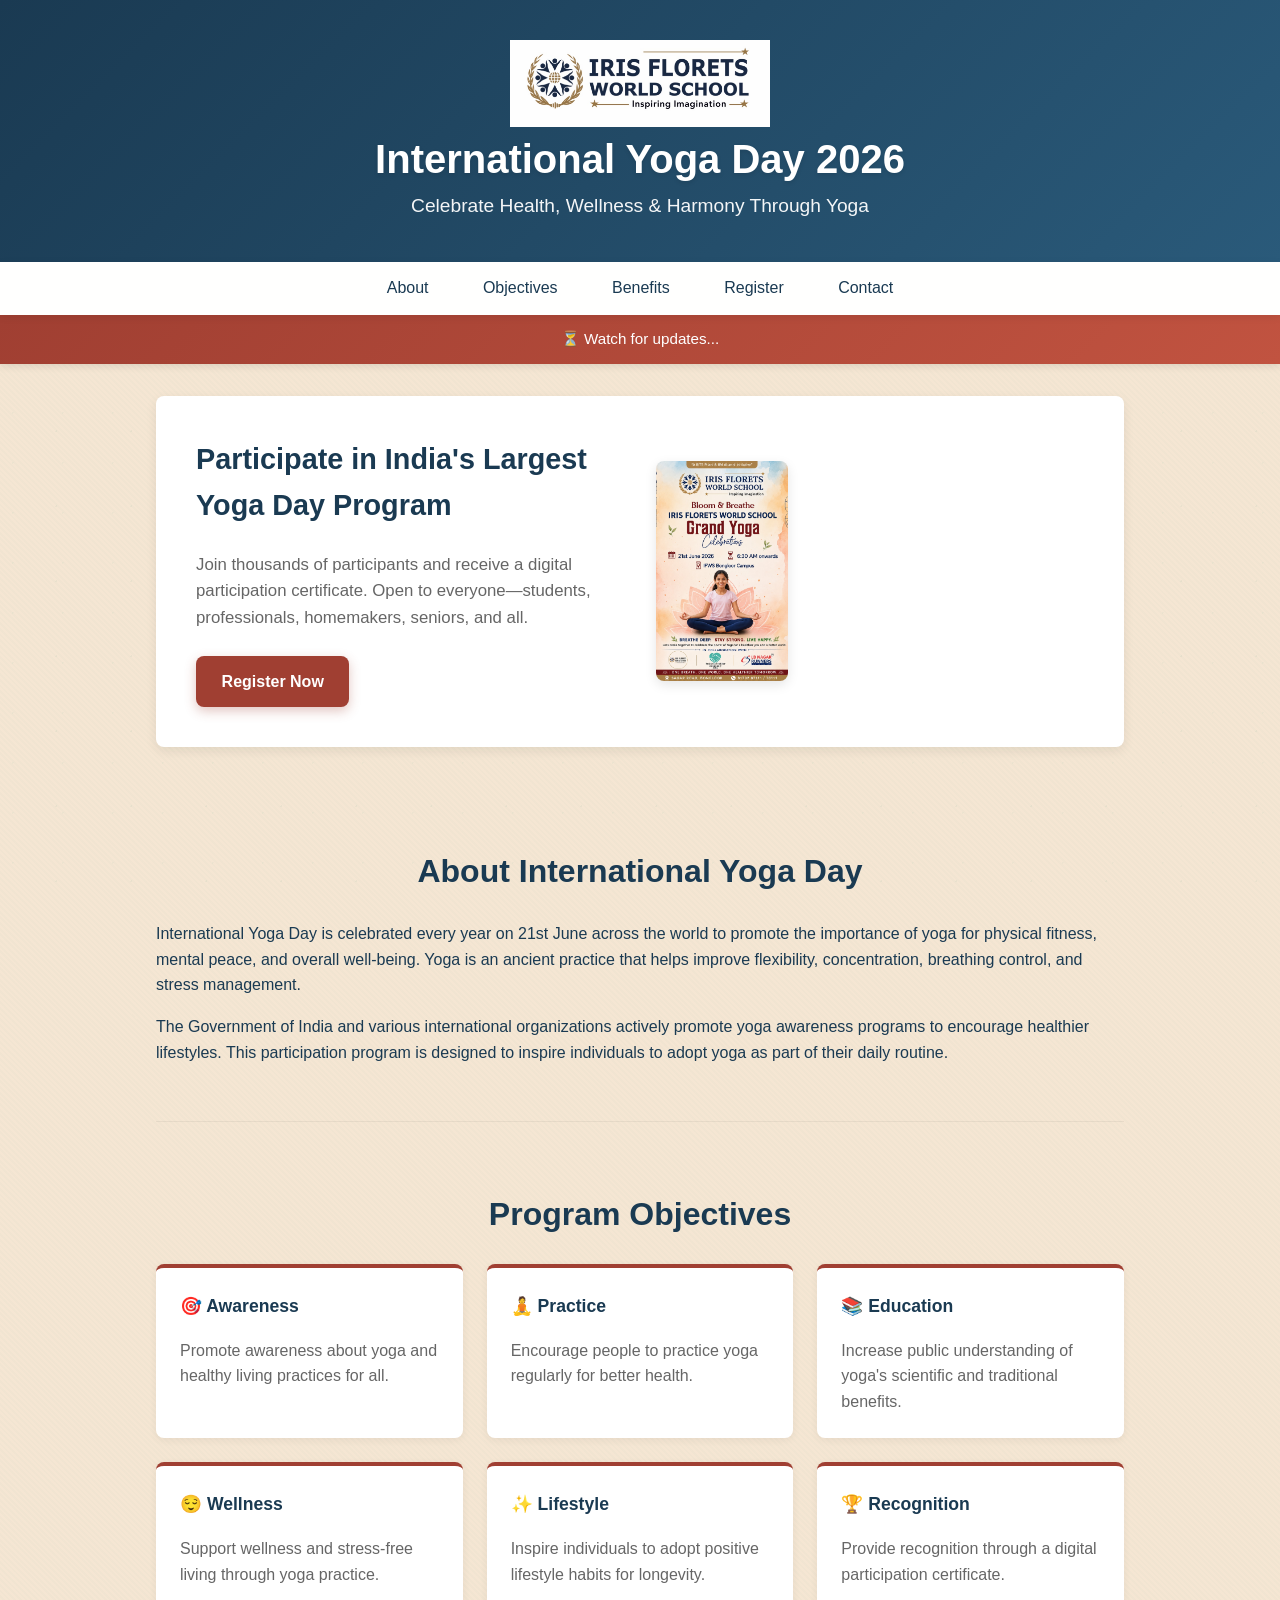
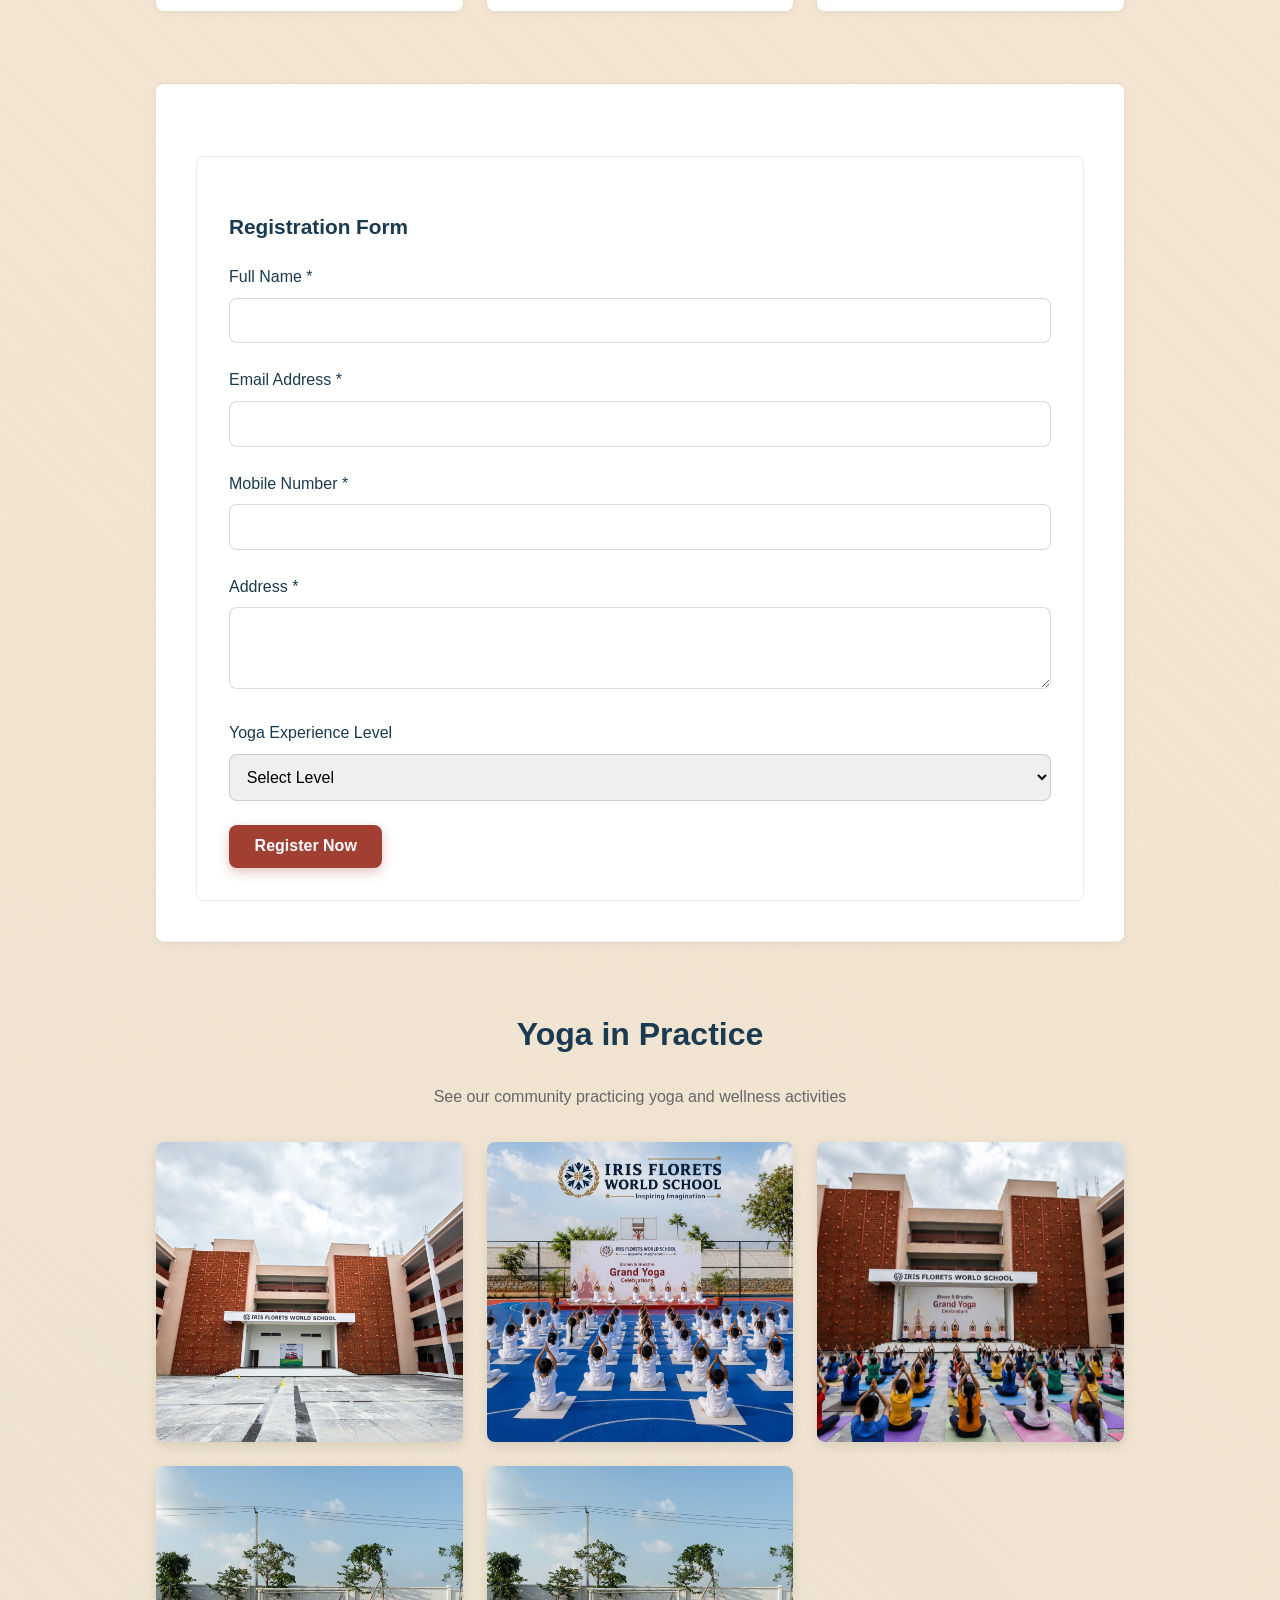
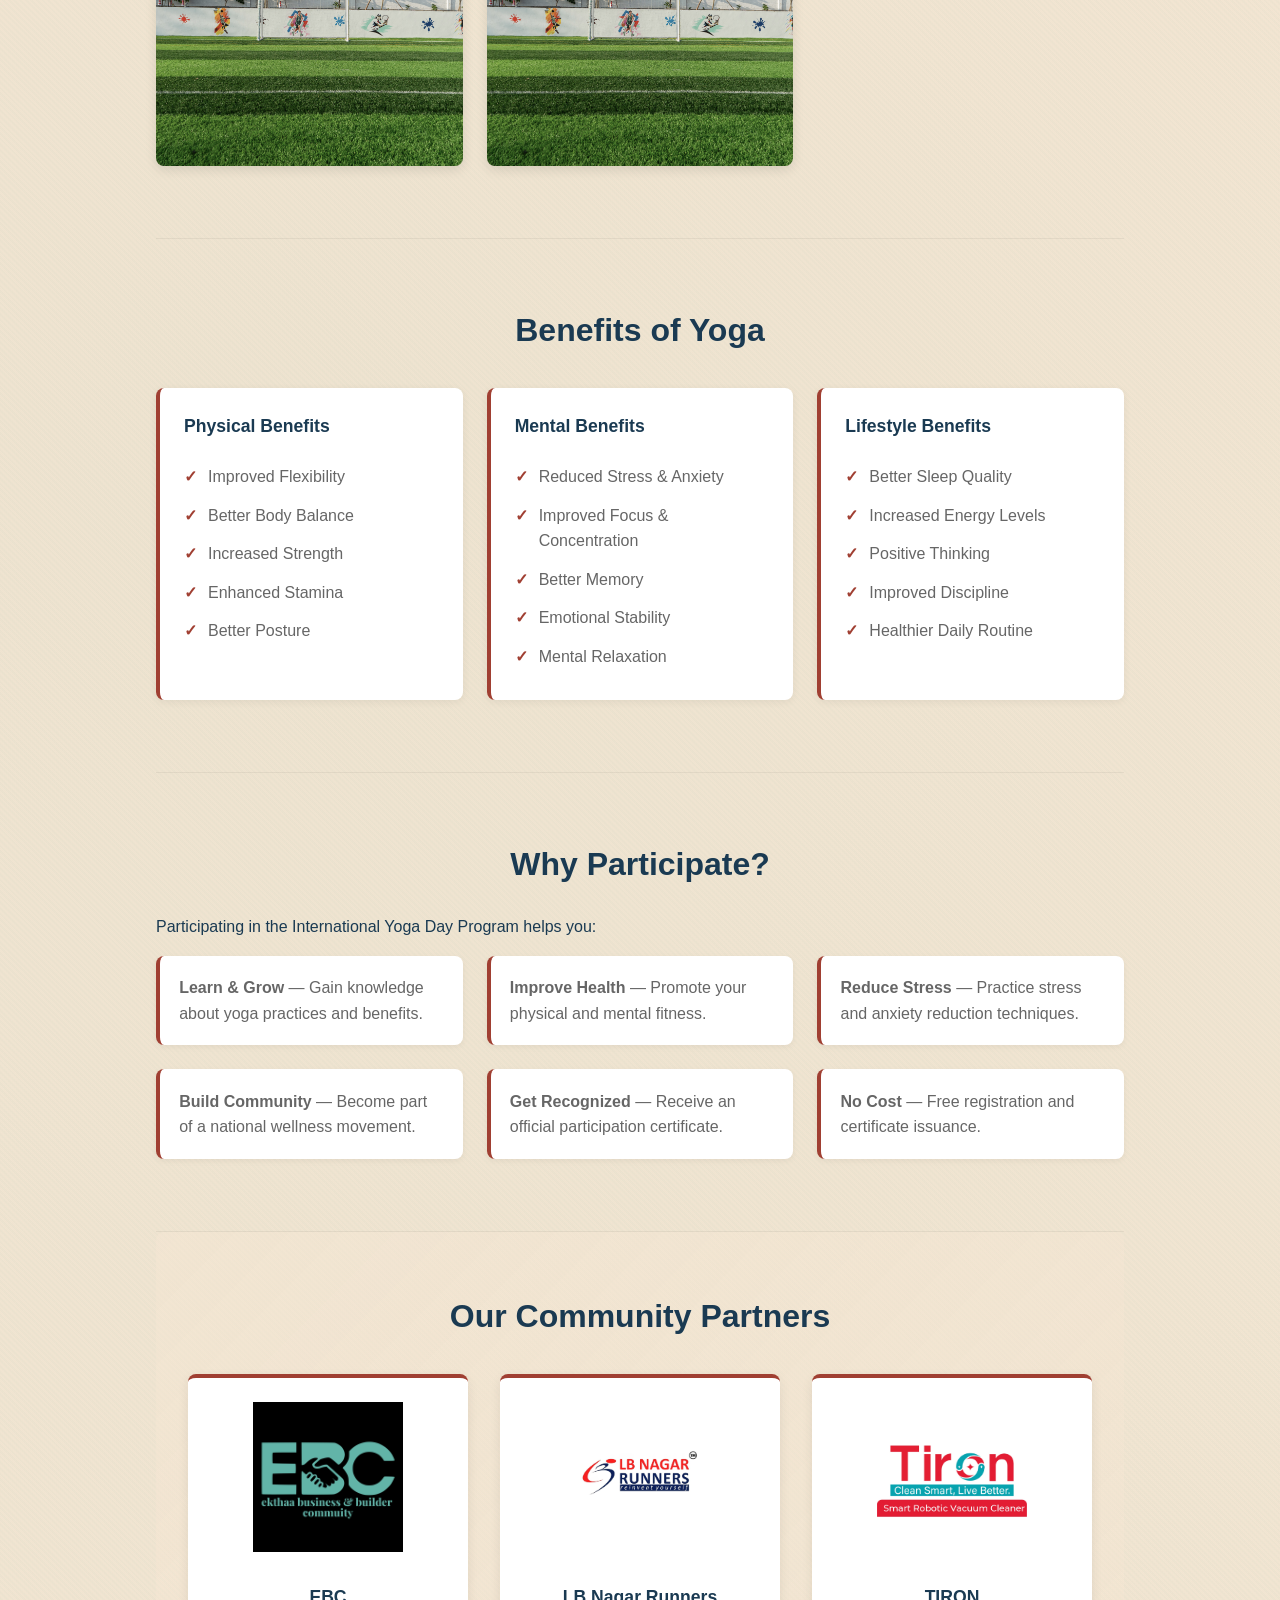
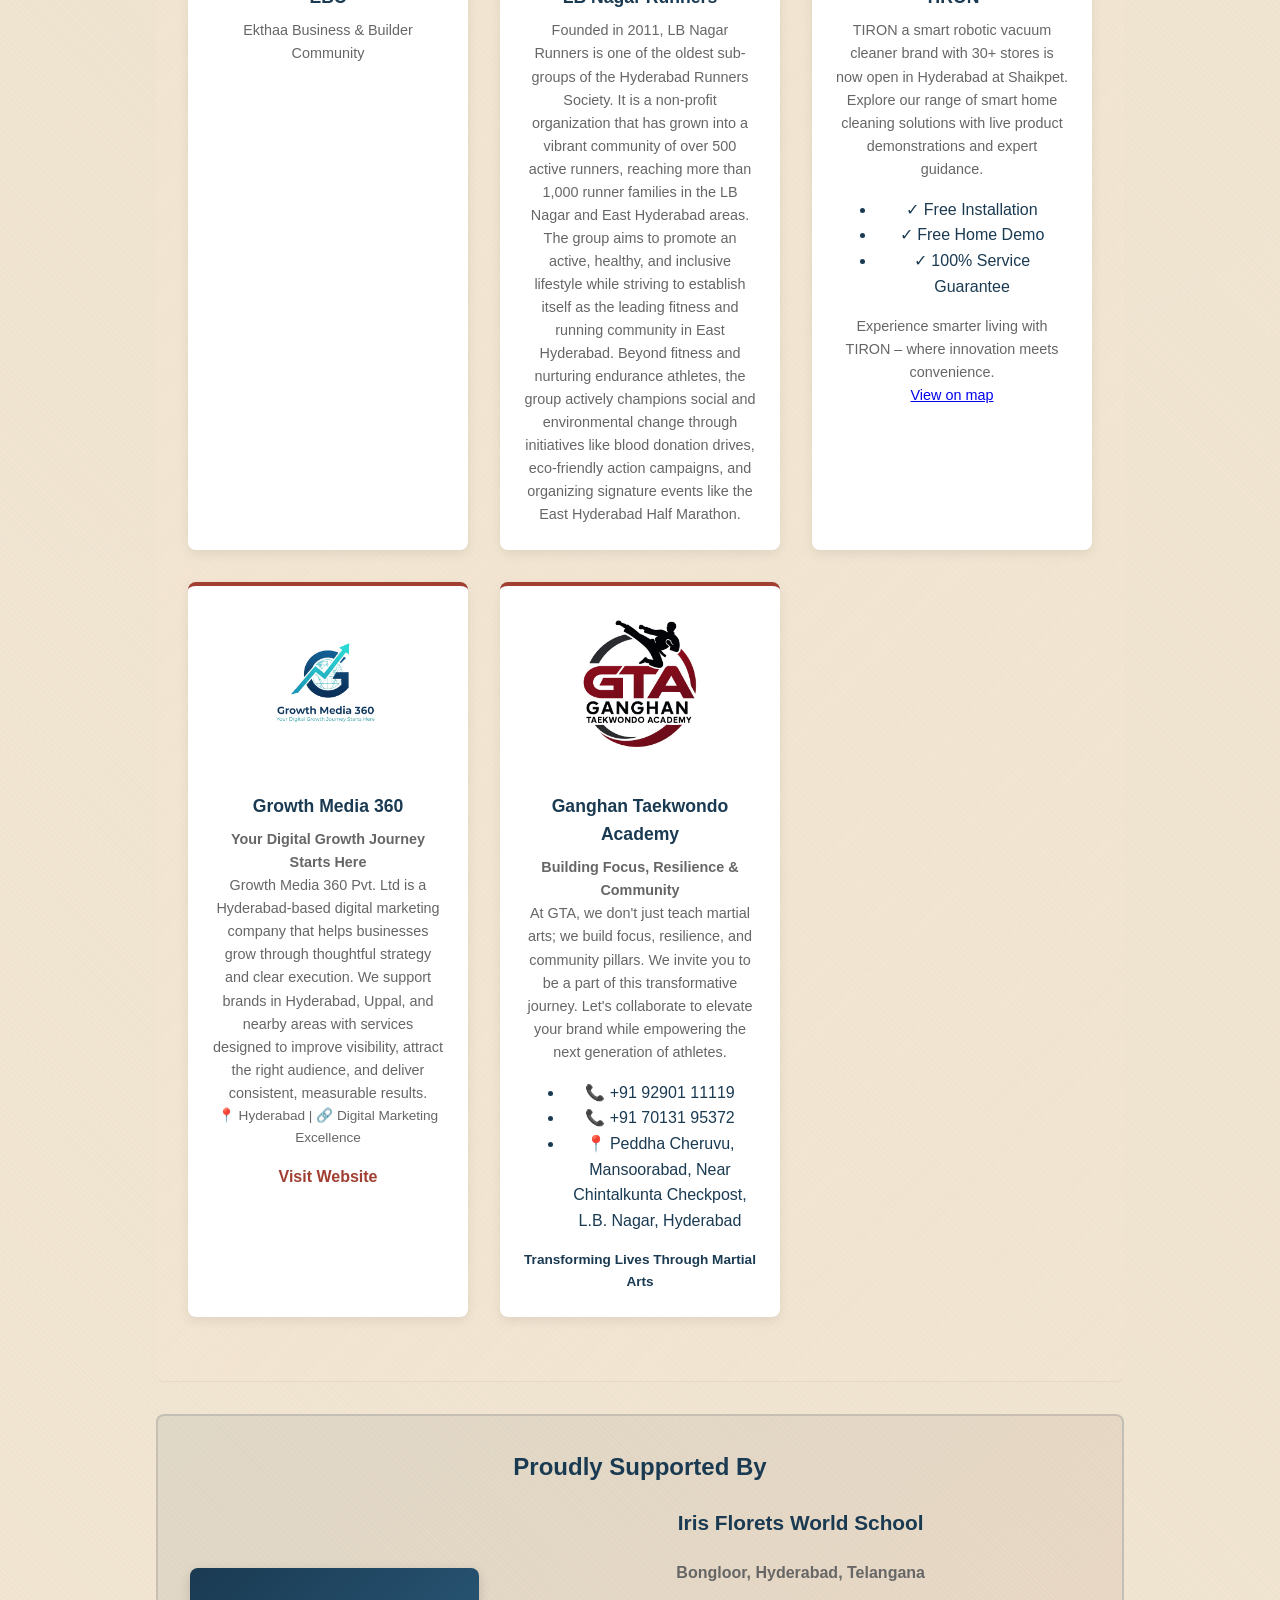
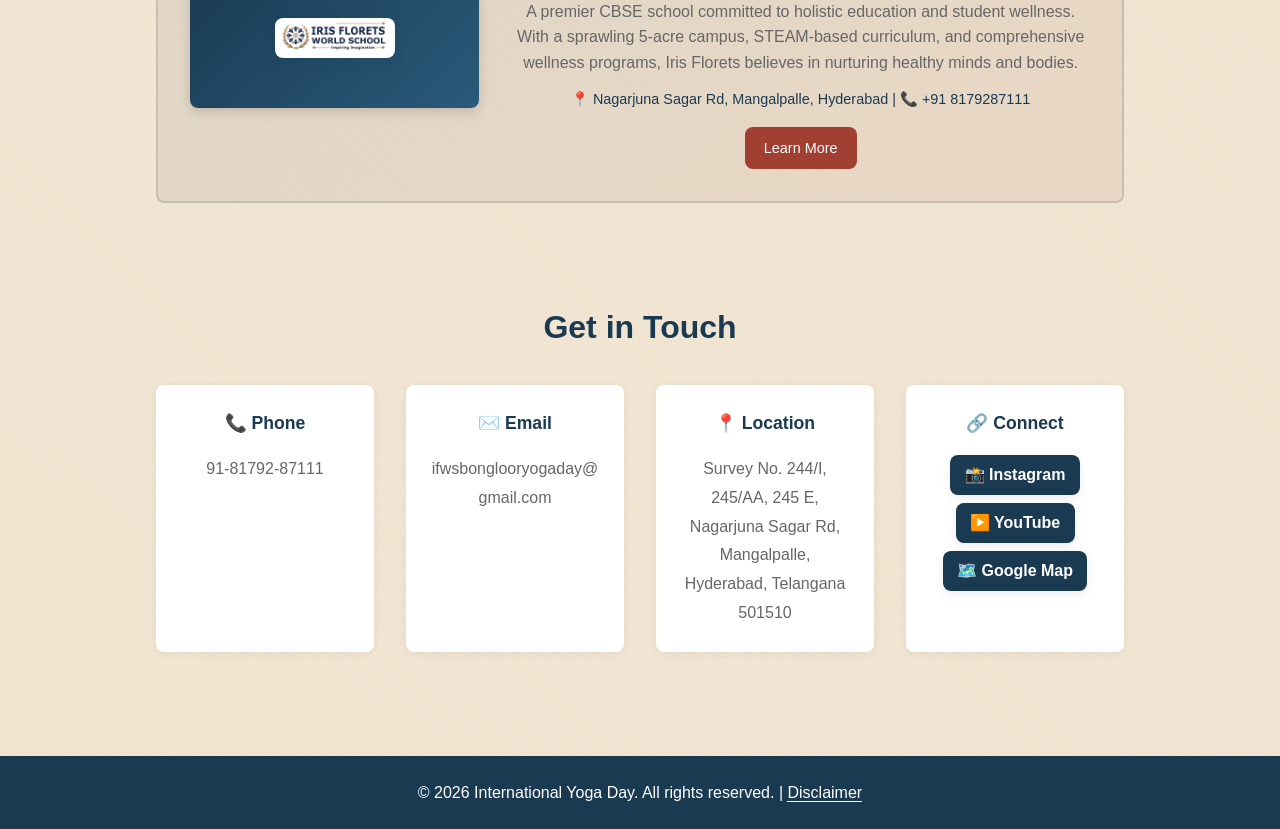
==== commit ccd2b96d: "Revert "Gallery: fit images and remove third item" This reverts commit 72fb11efd58ca9568071cb0418b10" ====
--- a/index.html
+++ b/index.html
@@ -146,6 +146,9 @@
         <div class="gallery-item">
           <img src="assets/yoga4.jpg" alt="Yoga practice session 3">
         </div>
+        <div class="gallery-item">
+          <img src="assets/yoga4.jpg" alt="Yoga practice session 3">
+        </div>
       </div>
     </section>
 
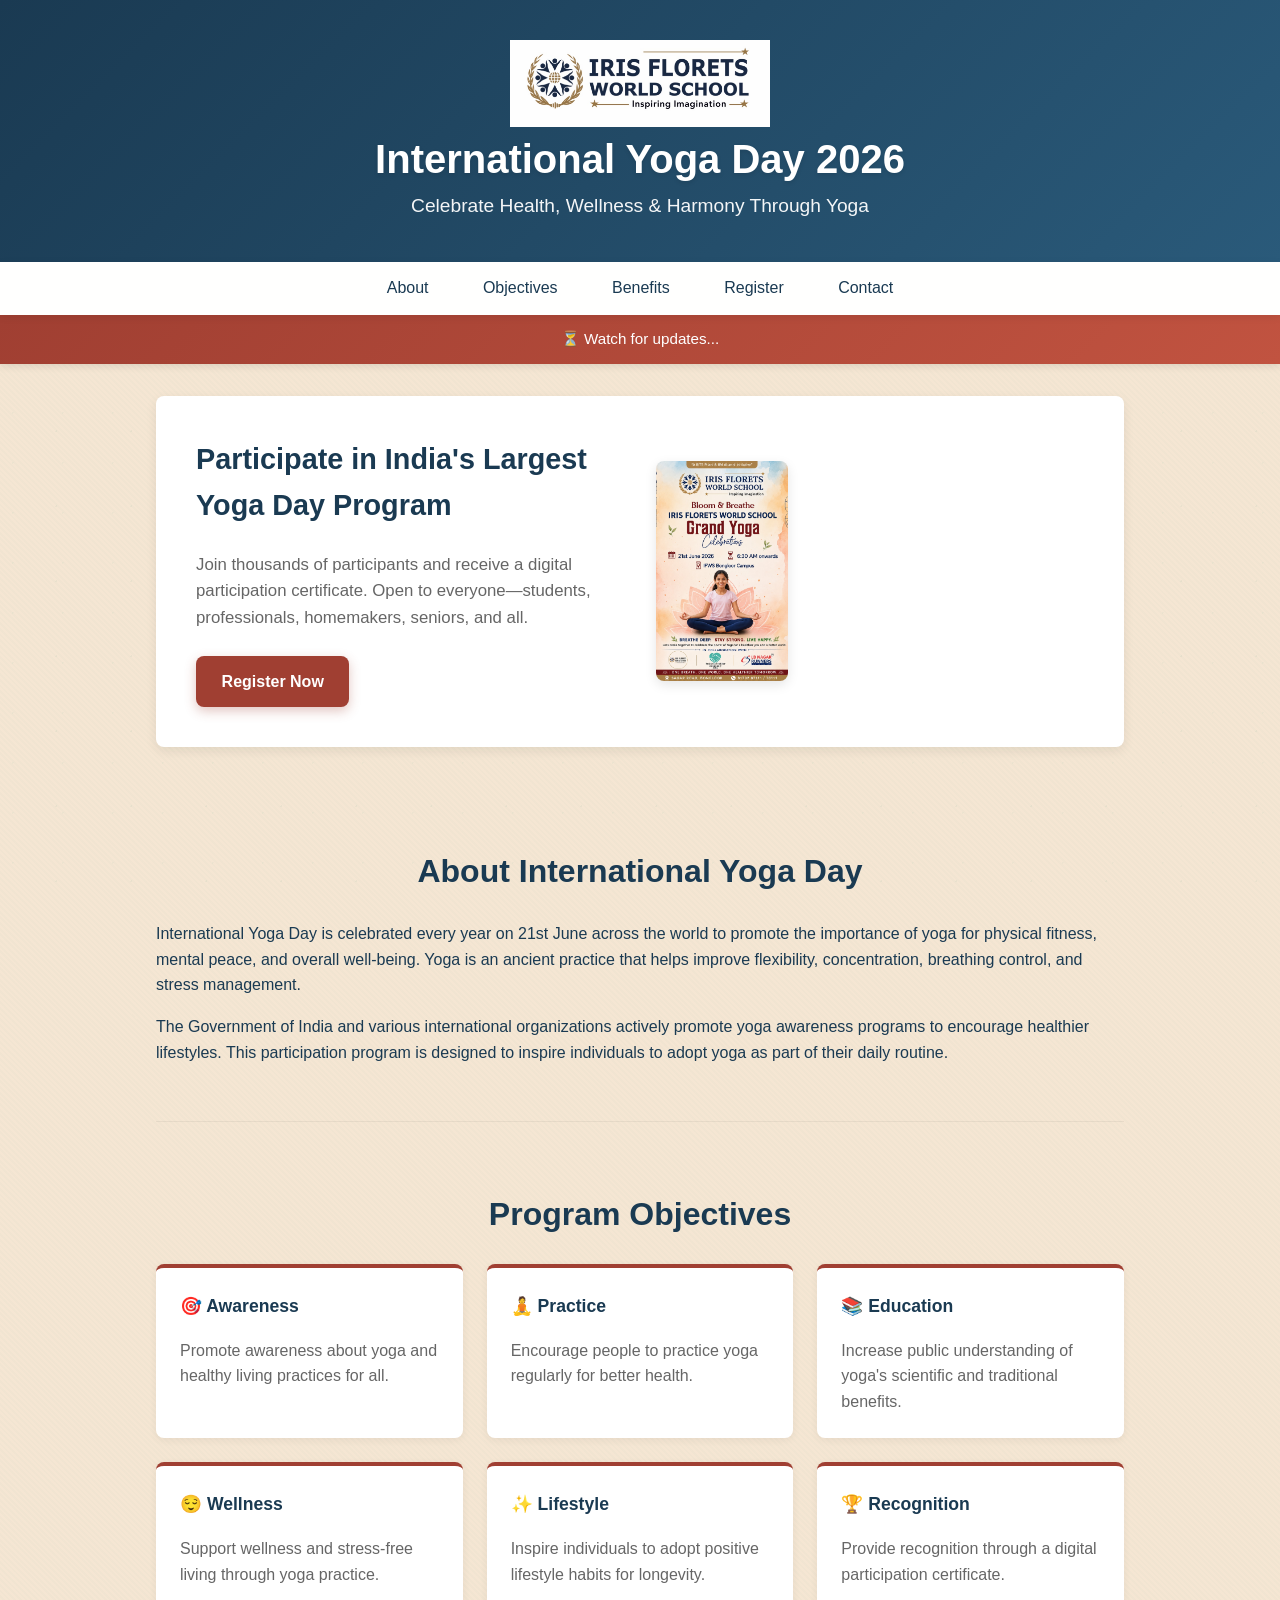
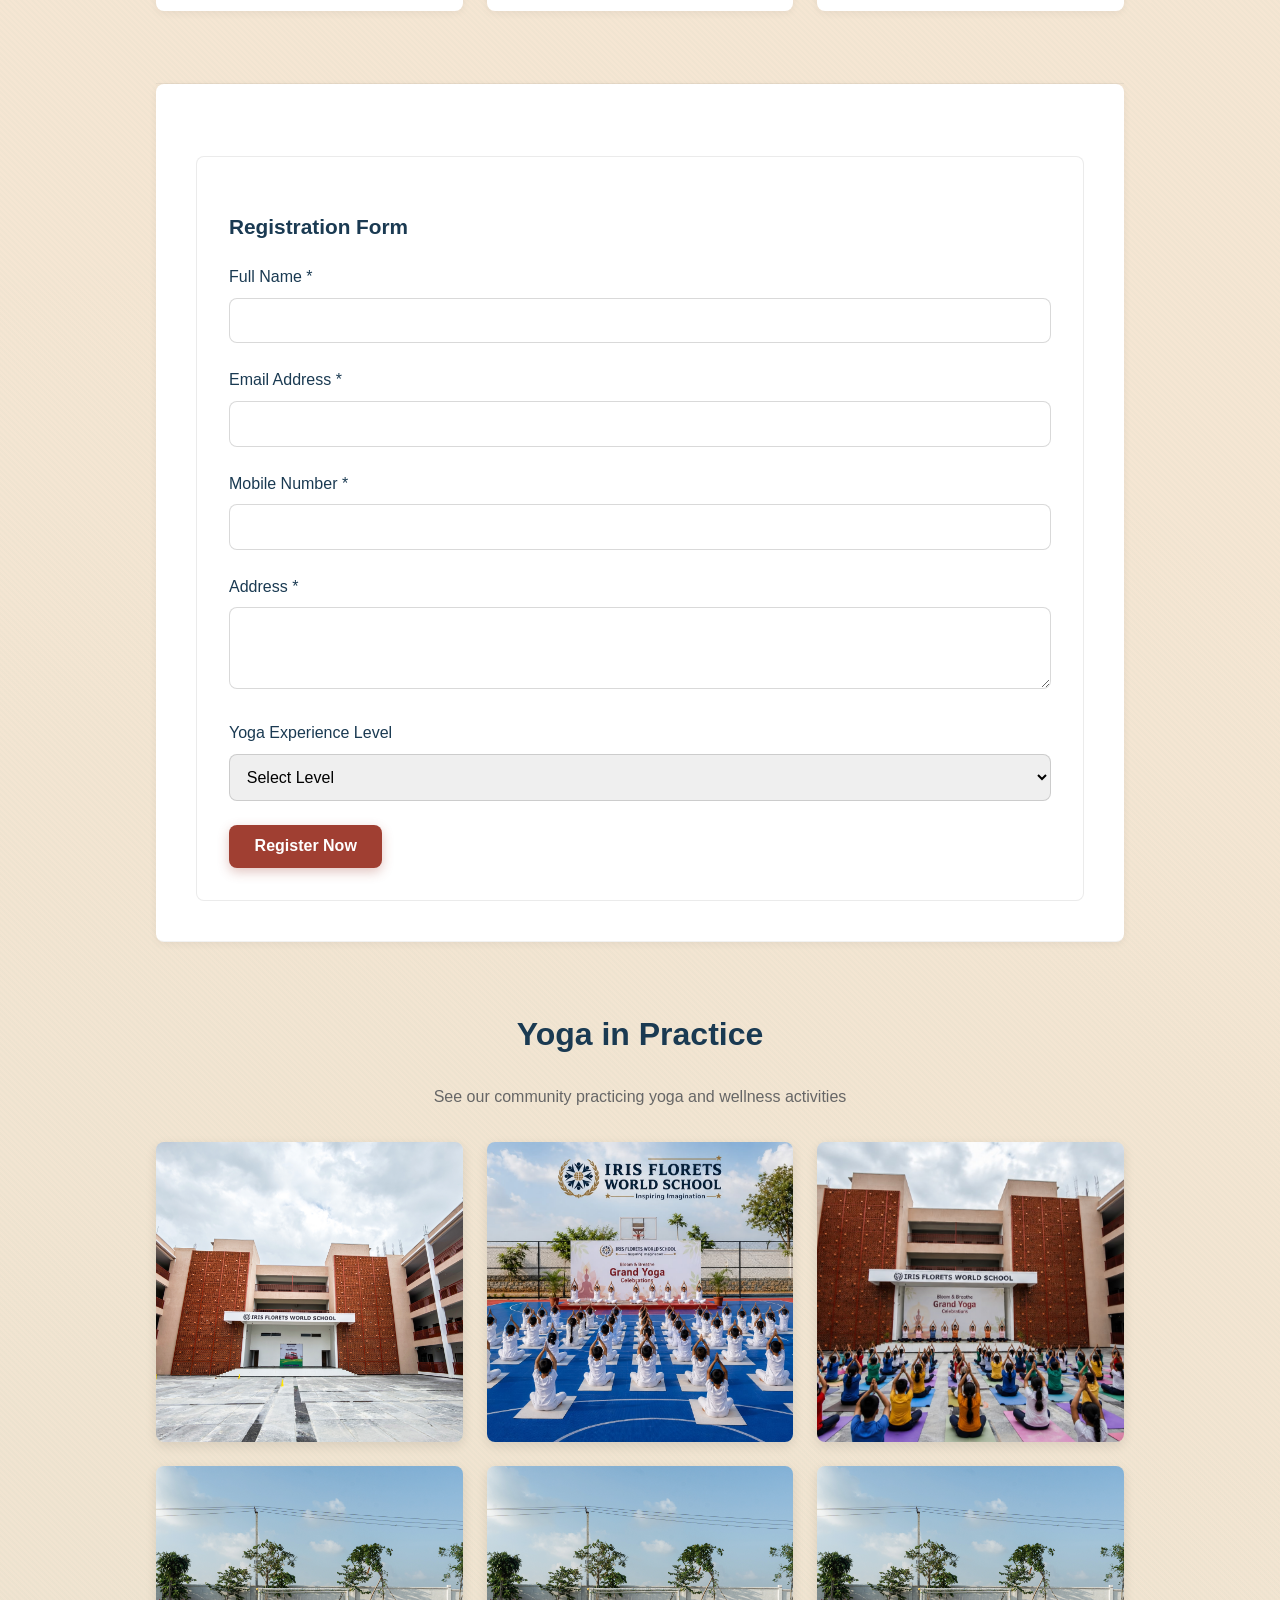
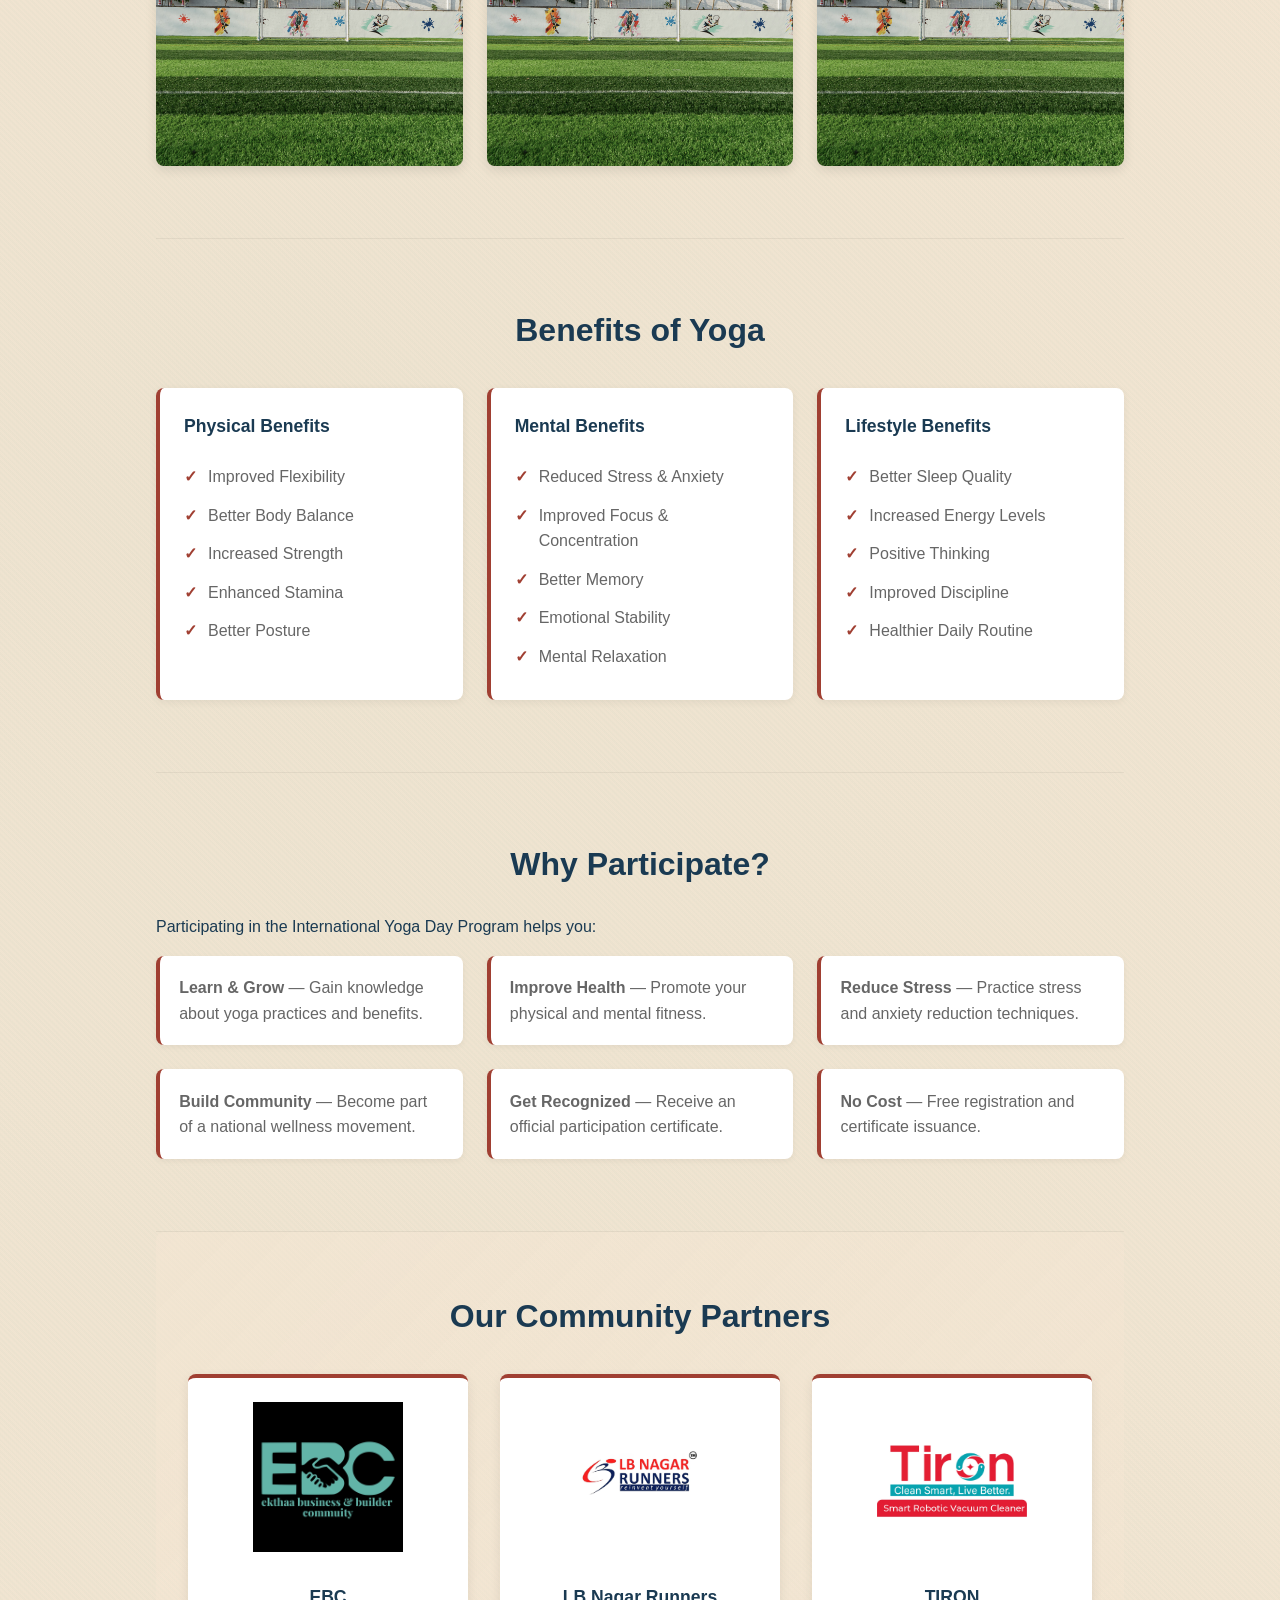
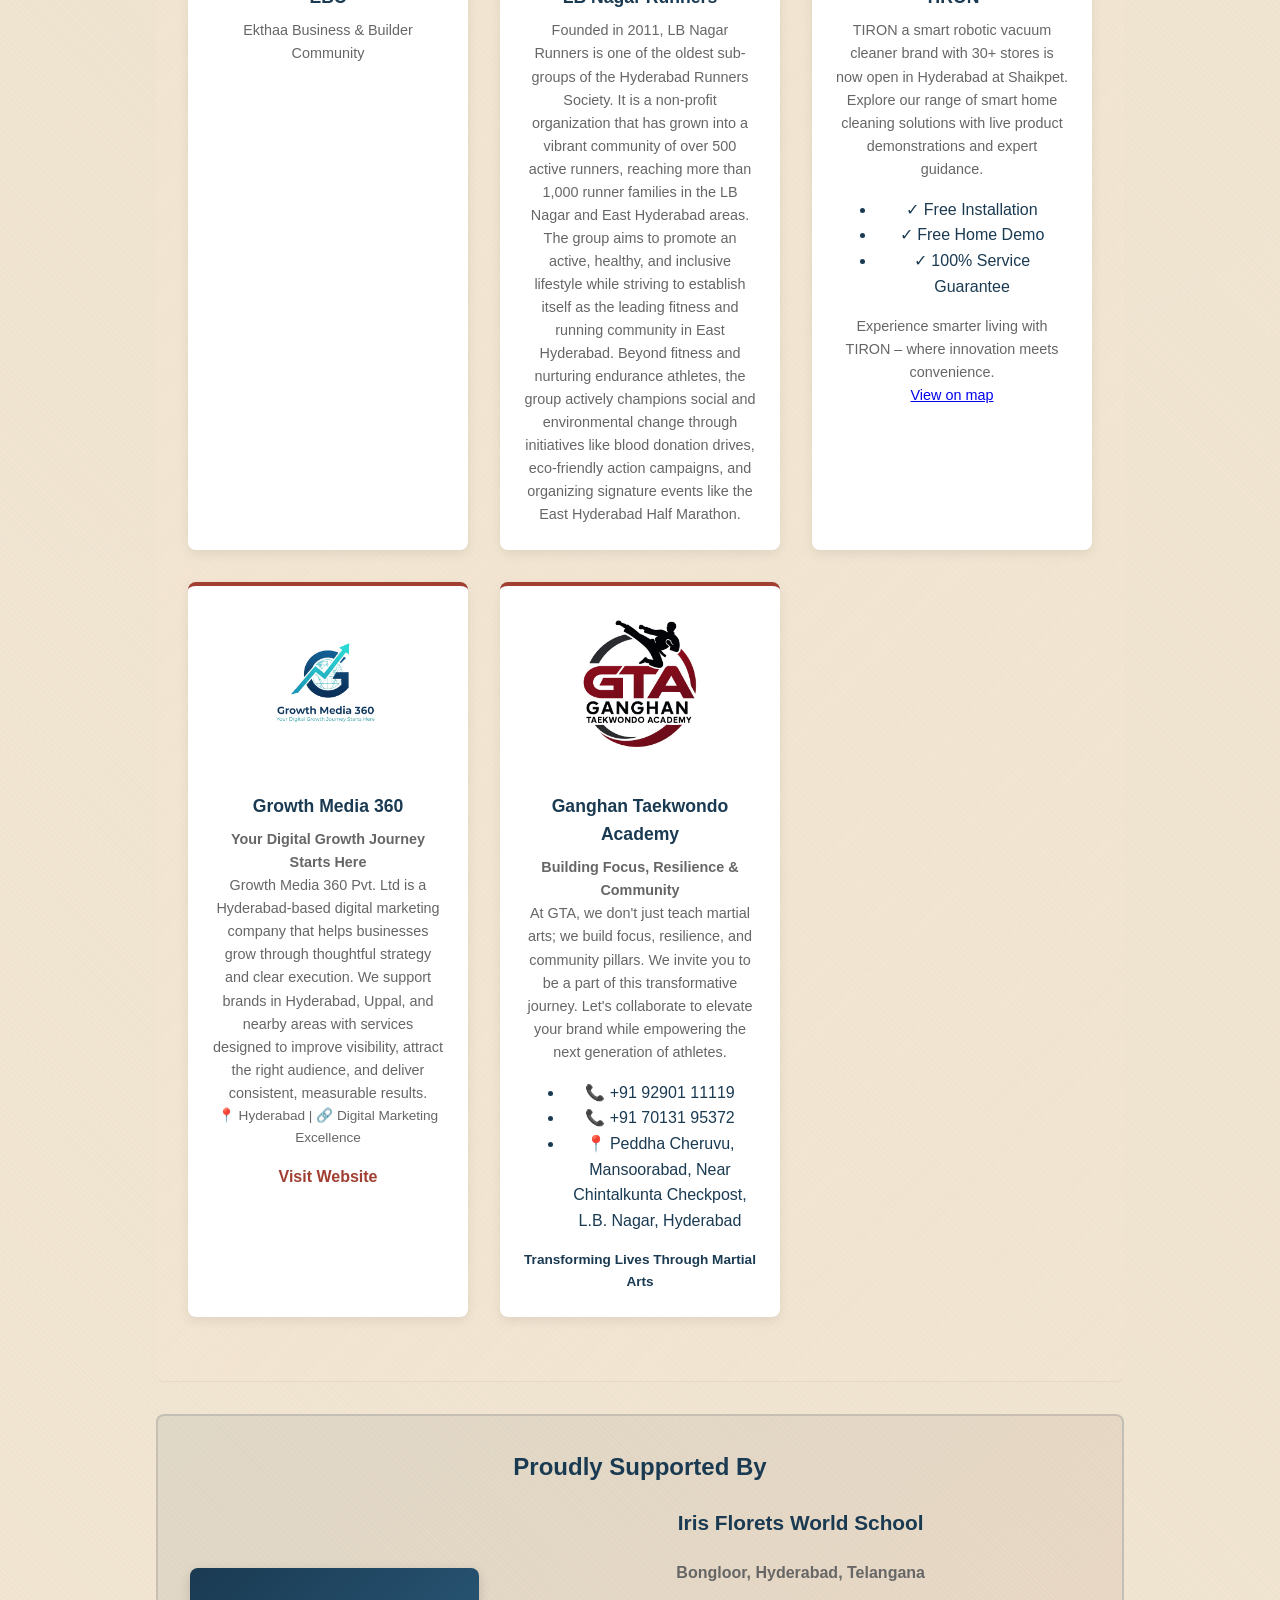
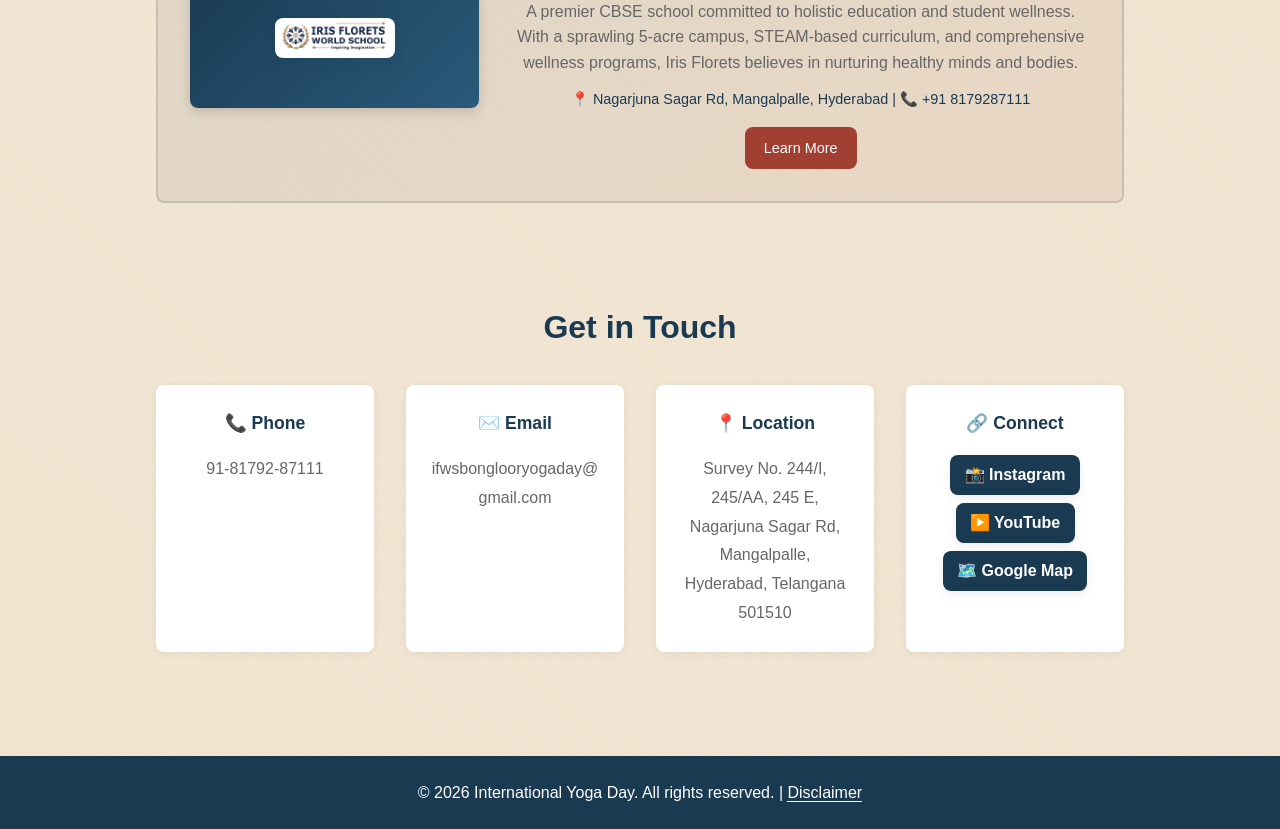
==== commit 73dbdaf1: "Revert "Gallery: fit images and remove third item" This reverts commit 72fb11efd58ca9568071cb0418b10" ====
--- a/index.html
+++ b/index.html
@@ -149,6 +149,9 @@
         <div class="gallery-item">
           <img src="assets/yoga4.jpg" alt="Yoga practice session 3">
         </div>
+        <div class="gallery-item">
+          <img src="assets/yoga4.jpg" alt="Yoga practice session 3">
+        </div>
       </div>
     </section>
 
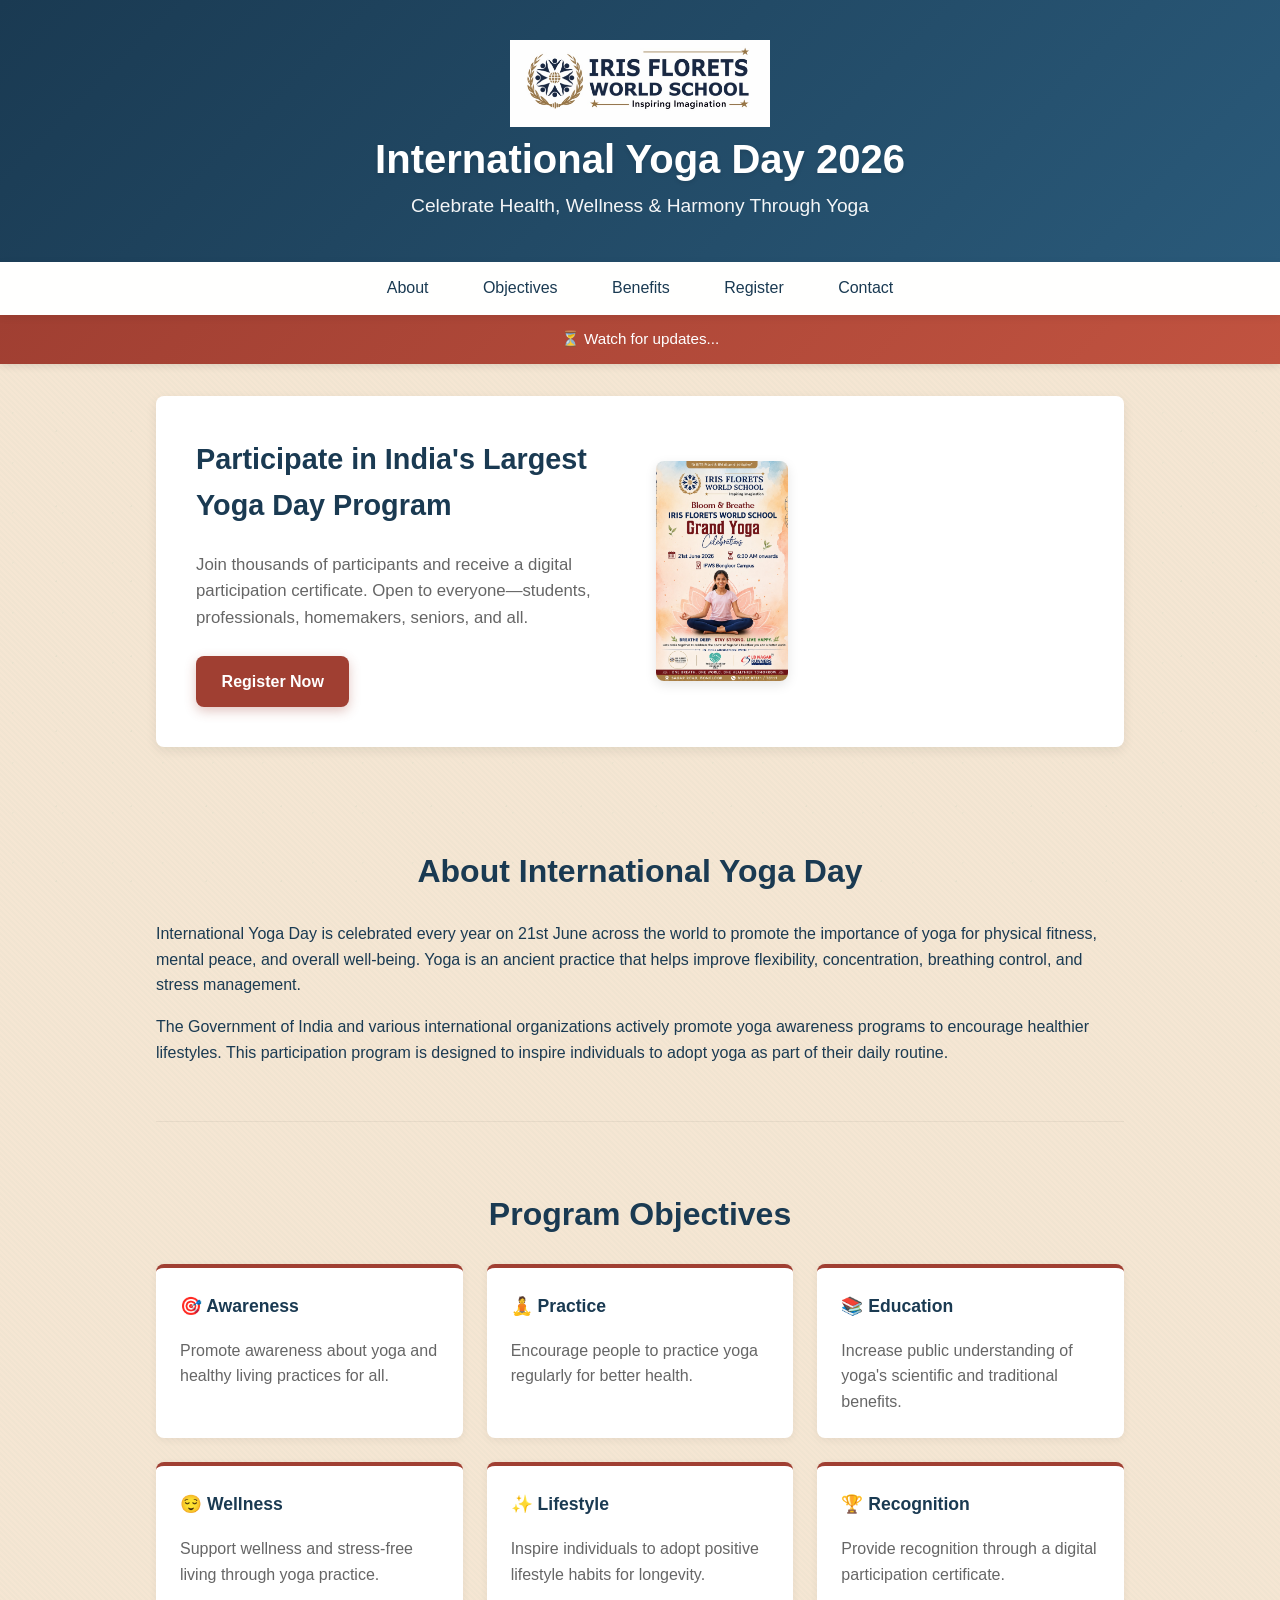
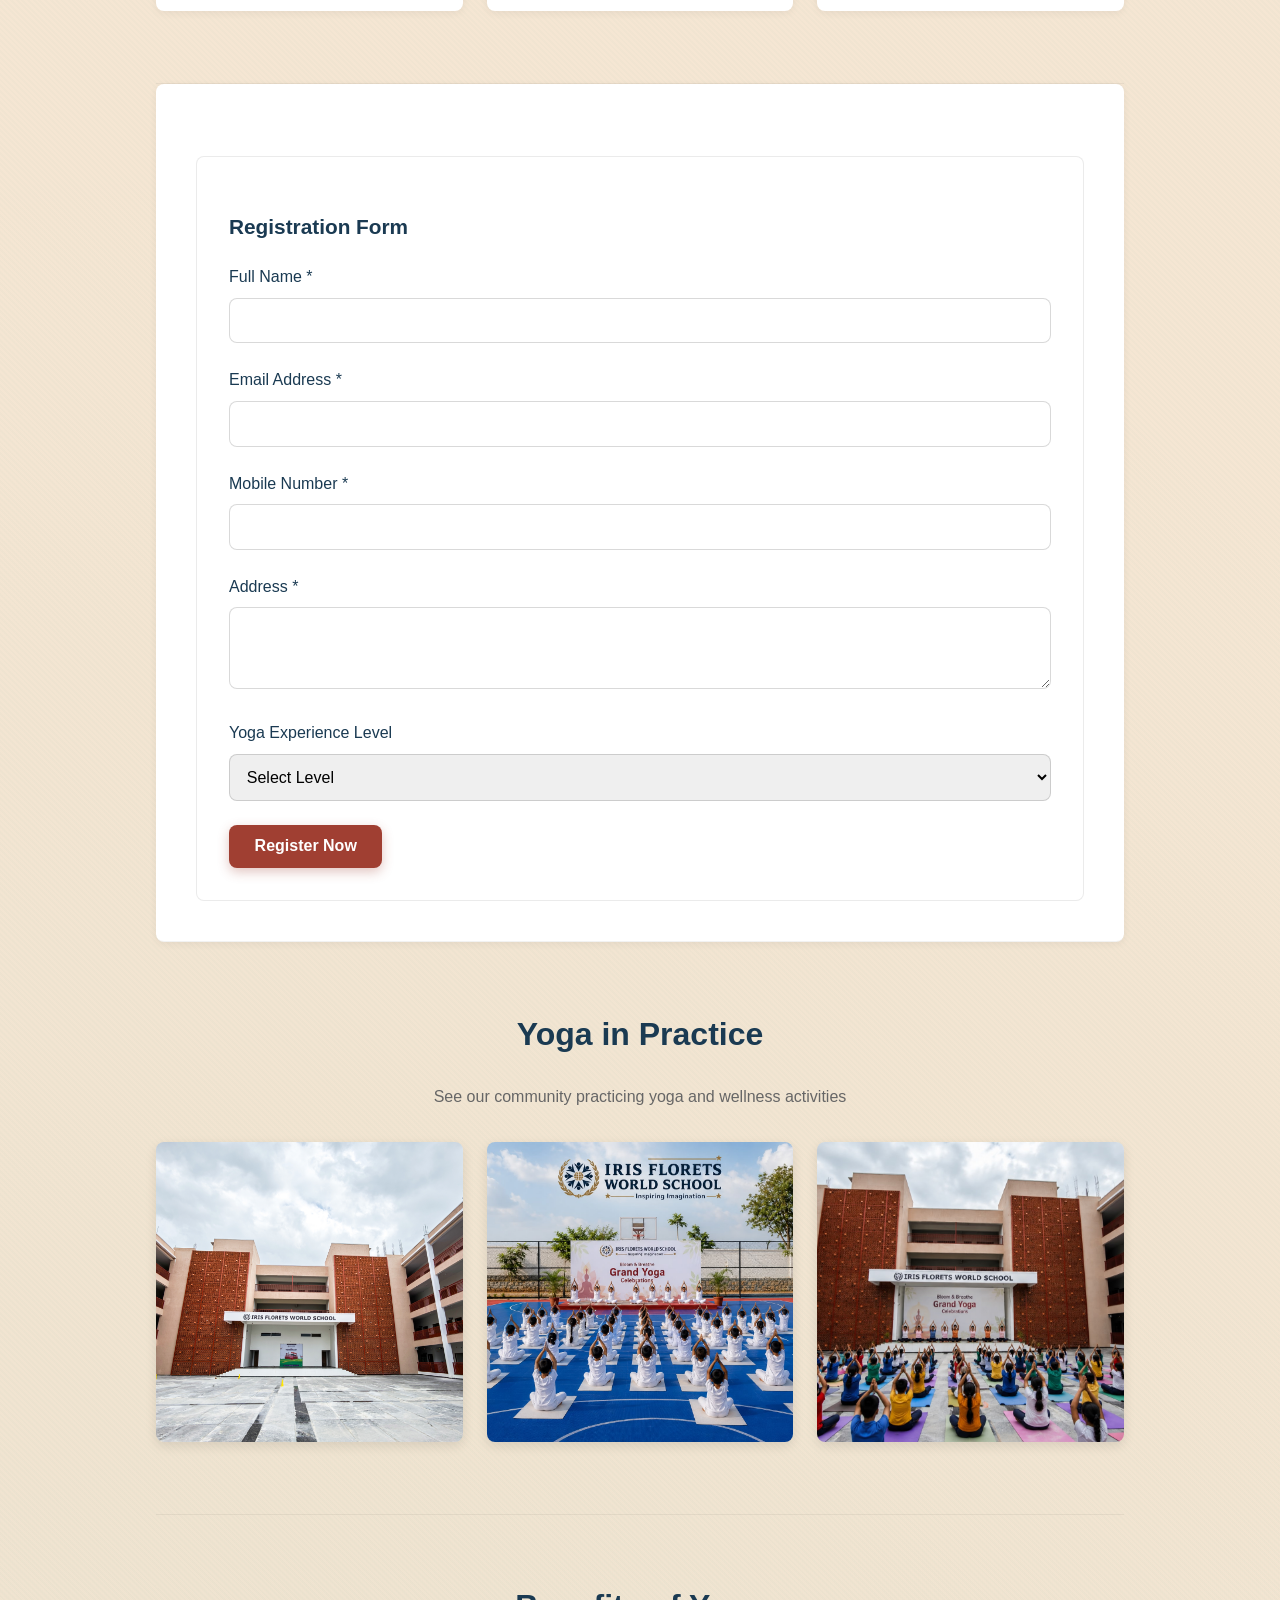
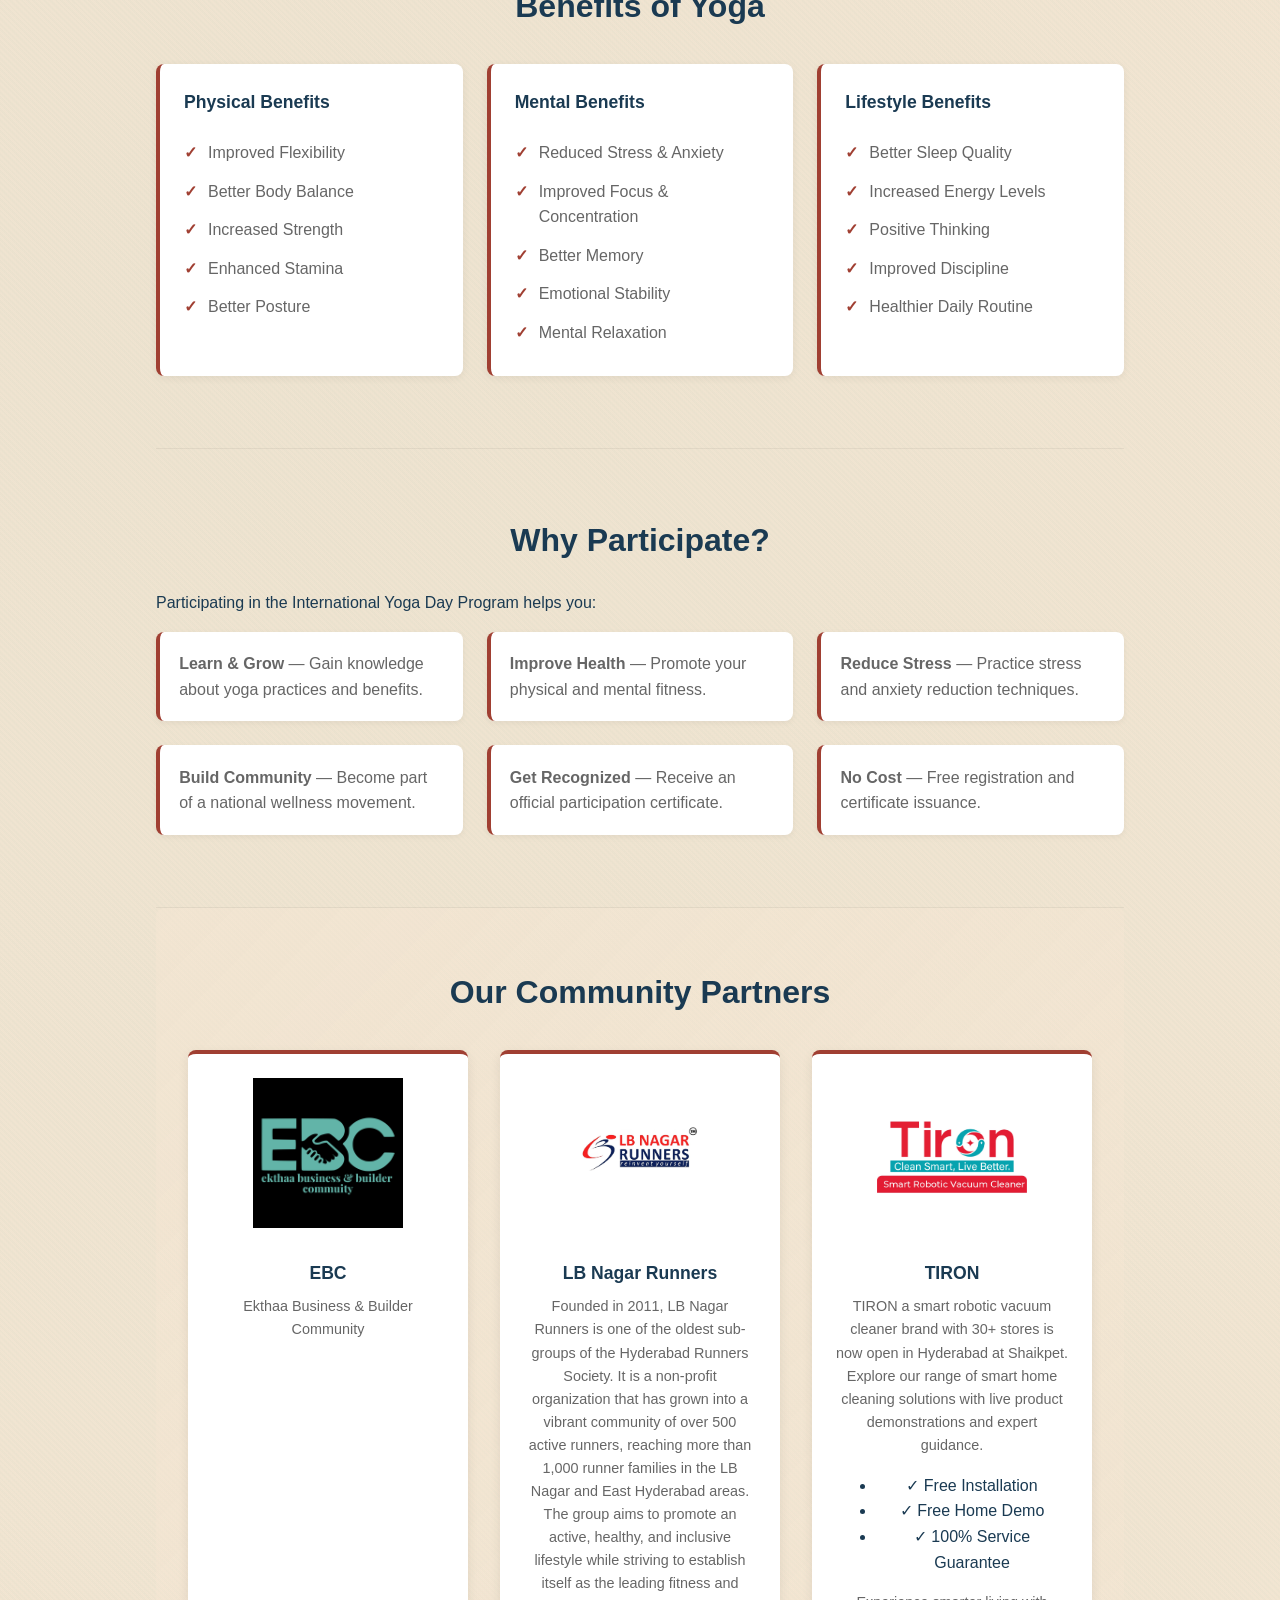
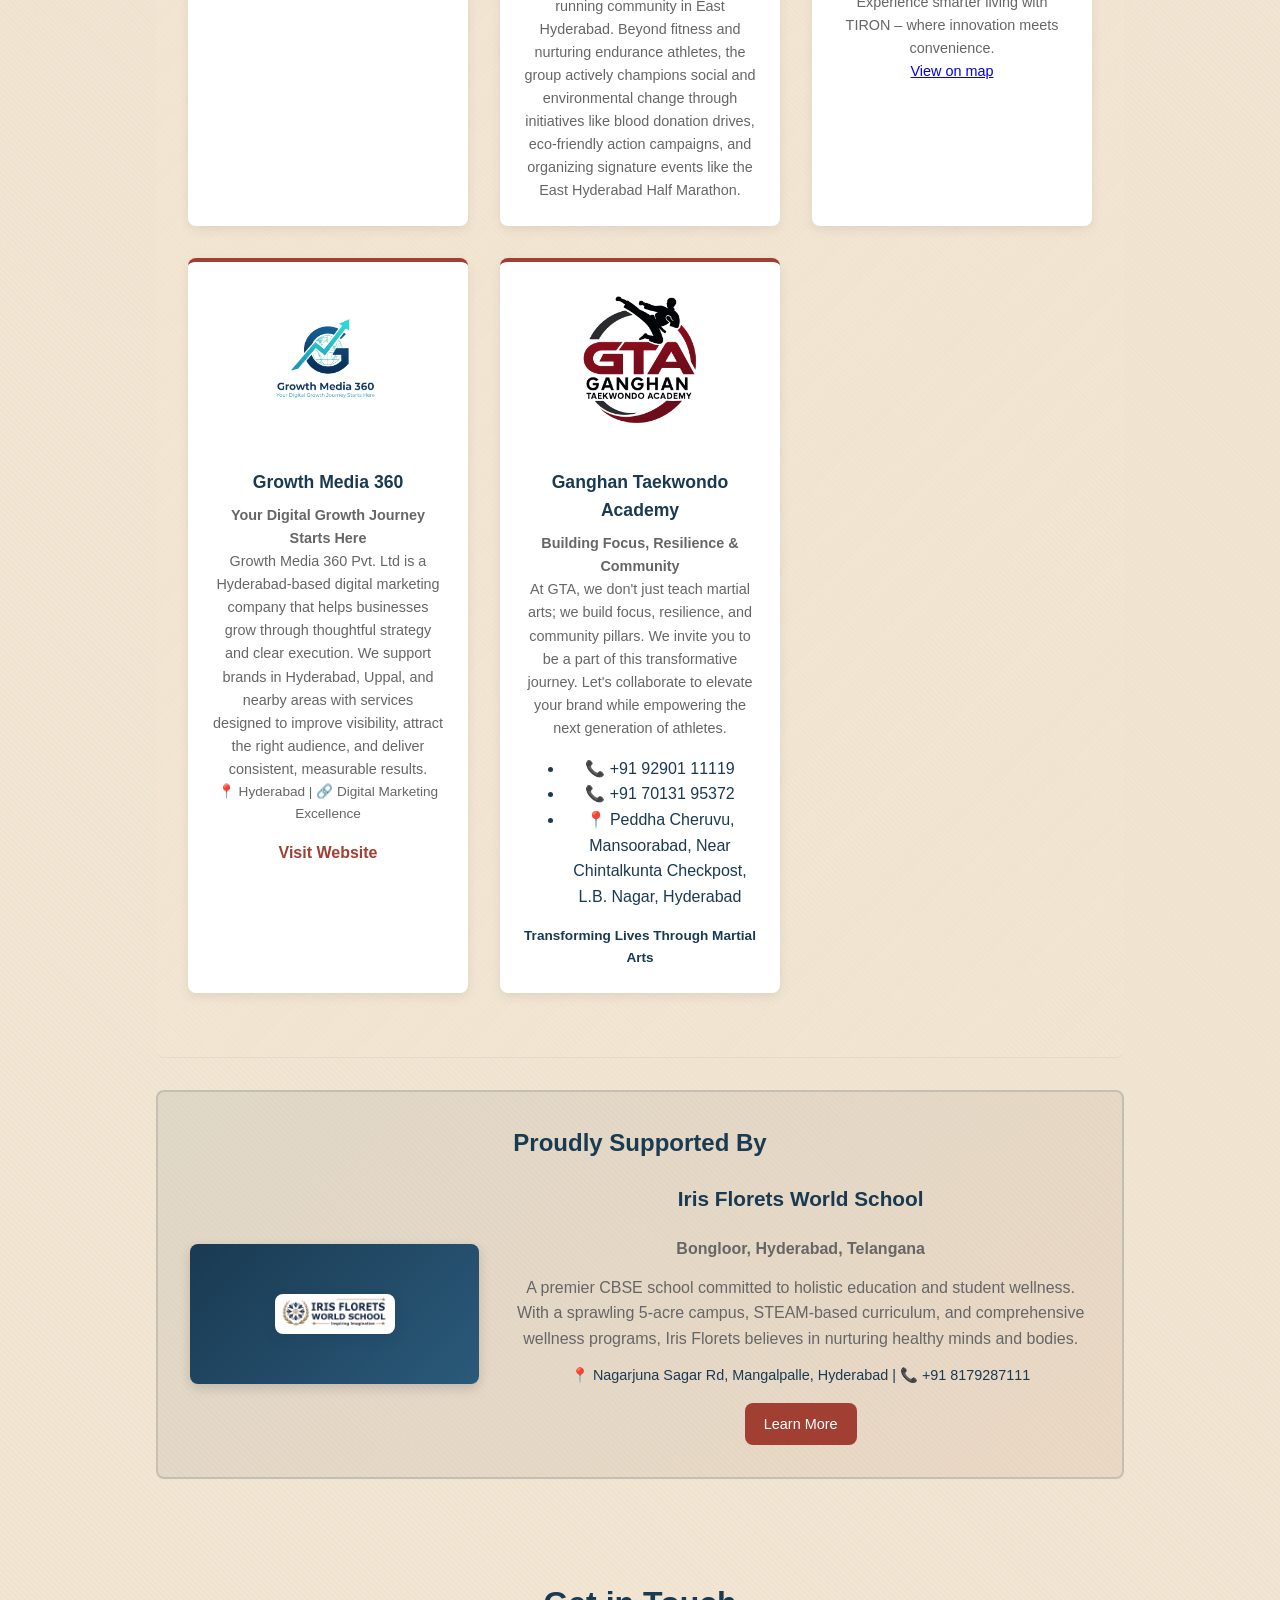
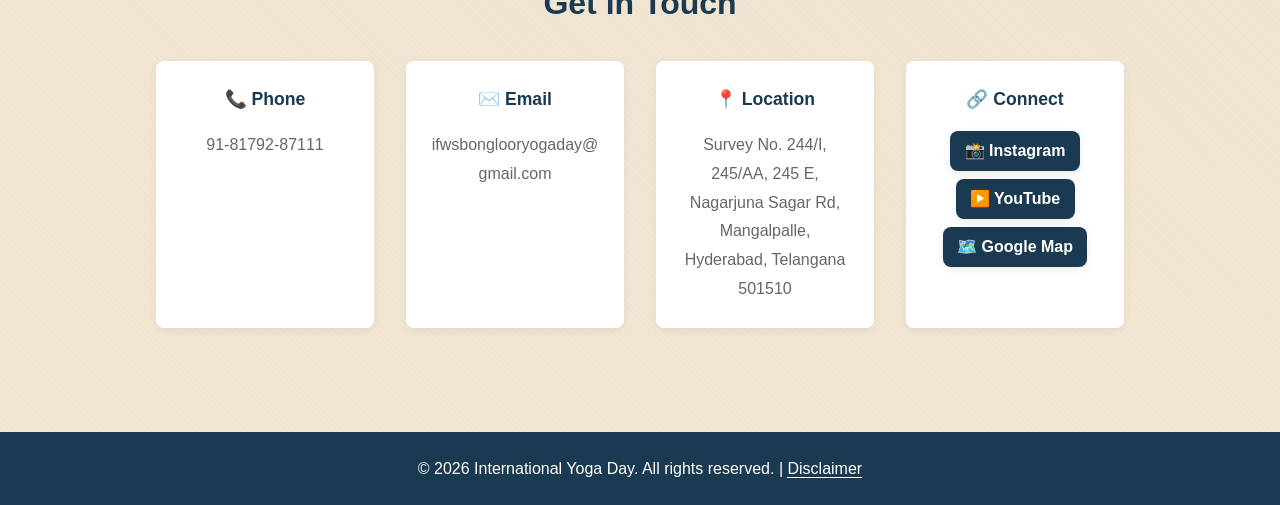
==== commit 77aa447f: "Fix gallery merge conflict and remove broken unloaded image" ====
--- a/index.html
+++ b/index.html
@@ -143,15 +143,6 @@
         <div class="gallery-item">
           <img src="assets/WhatsApp Image 2026-06-06 at 8.00.38 PM.jpeg" alt="Yoga practice session 1">
         </div>
-        <div class="gallery-item">
-          <img src="assets/yoga4.jpg" alt="Yoga practice session 3">
-        </div>
-        <div class="gallery-item">
-          <img src="assets/yoga4.jpg" alt="Yoga practice session 3">
-        </div>
-        <div class="gallery-item">
-          <img src="assets/yoga4.jpg" alt="Yoga practice session 3">
-        </div>
       </div>
     </section>
 
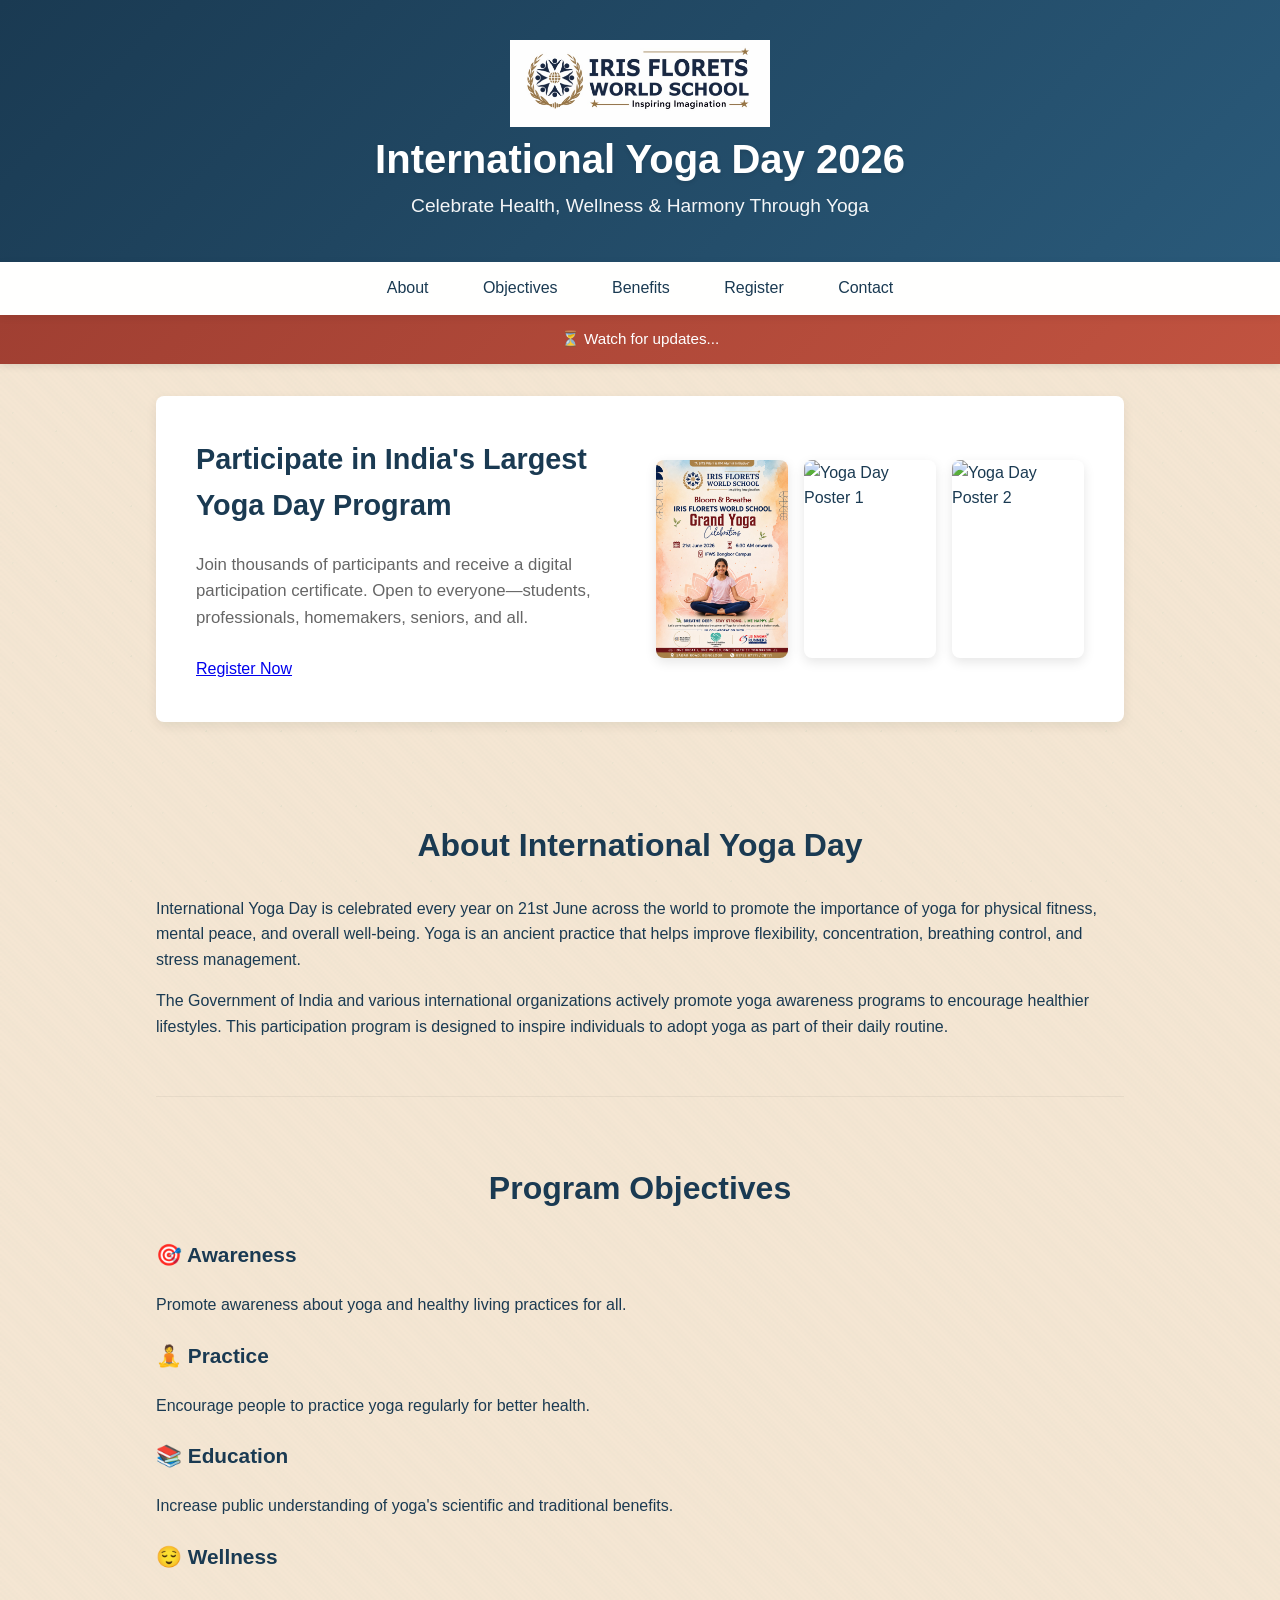
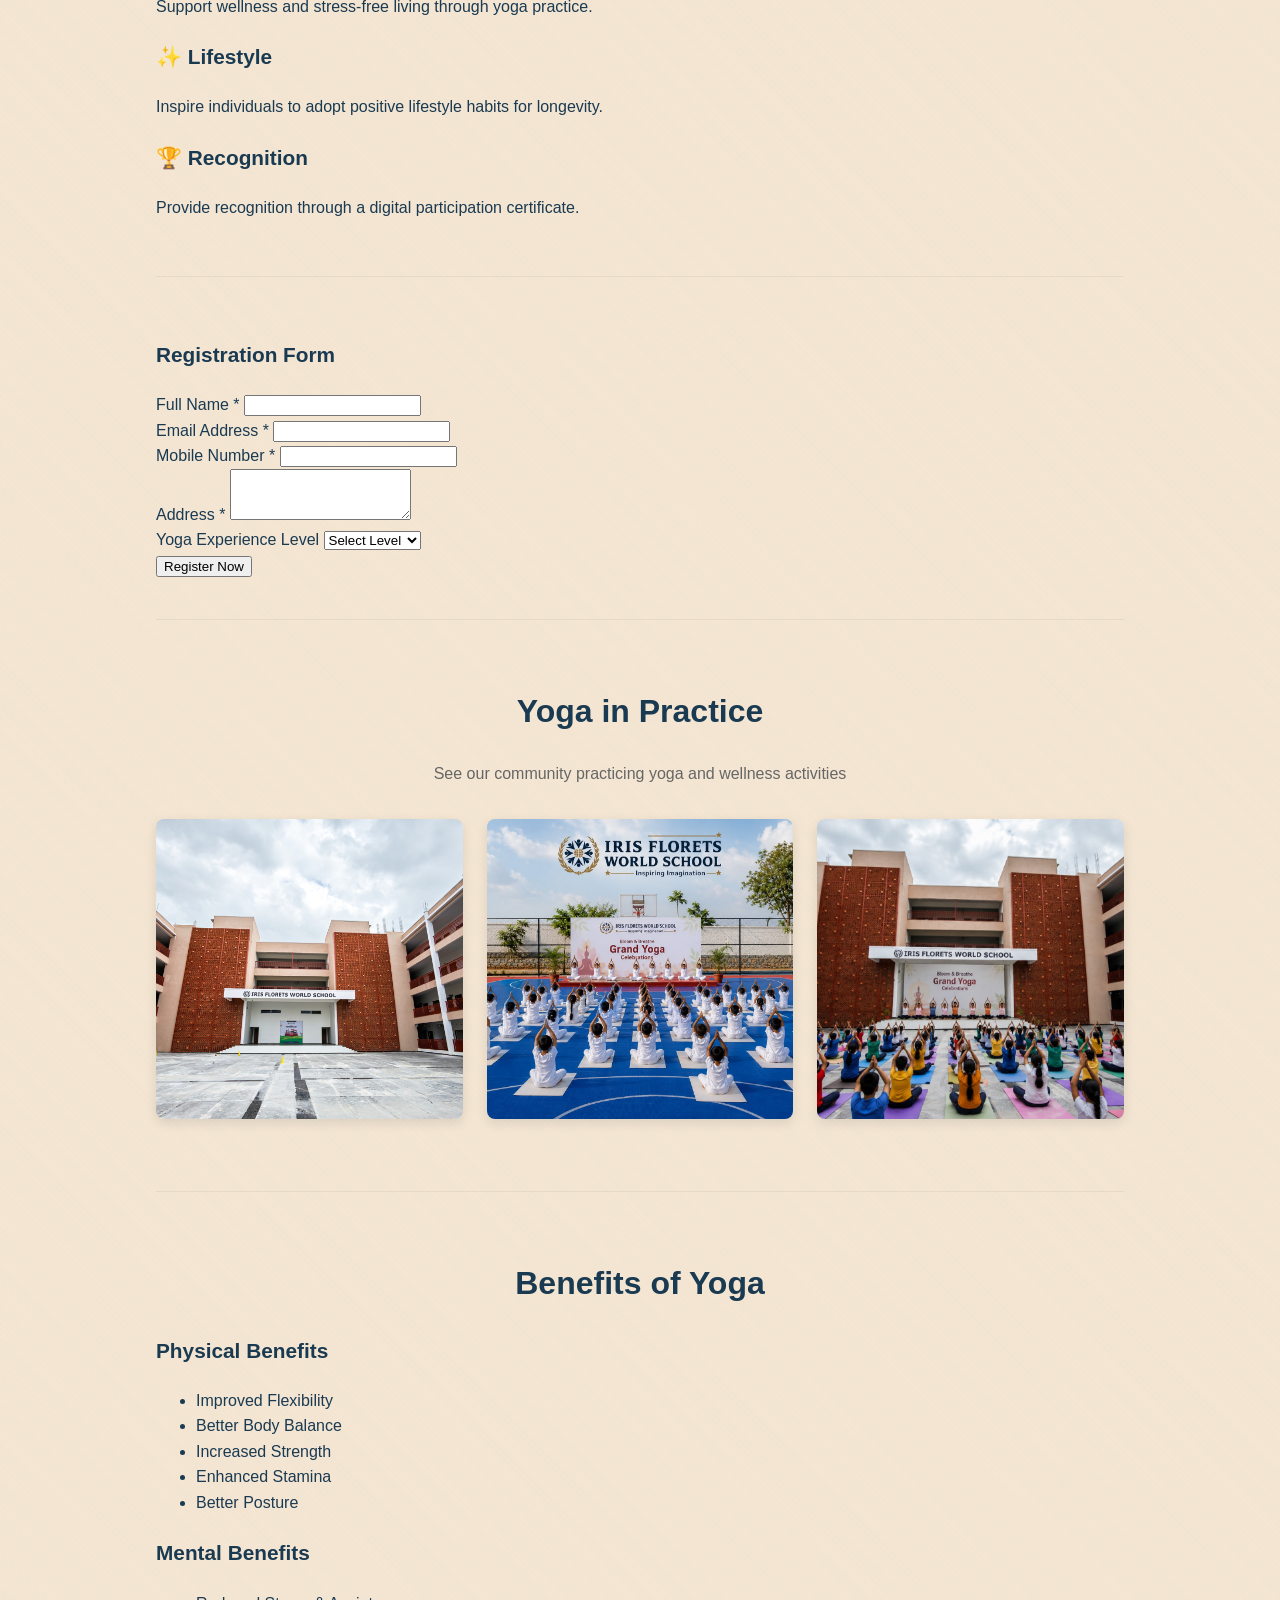
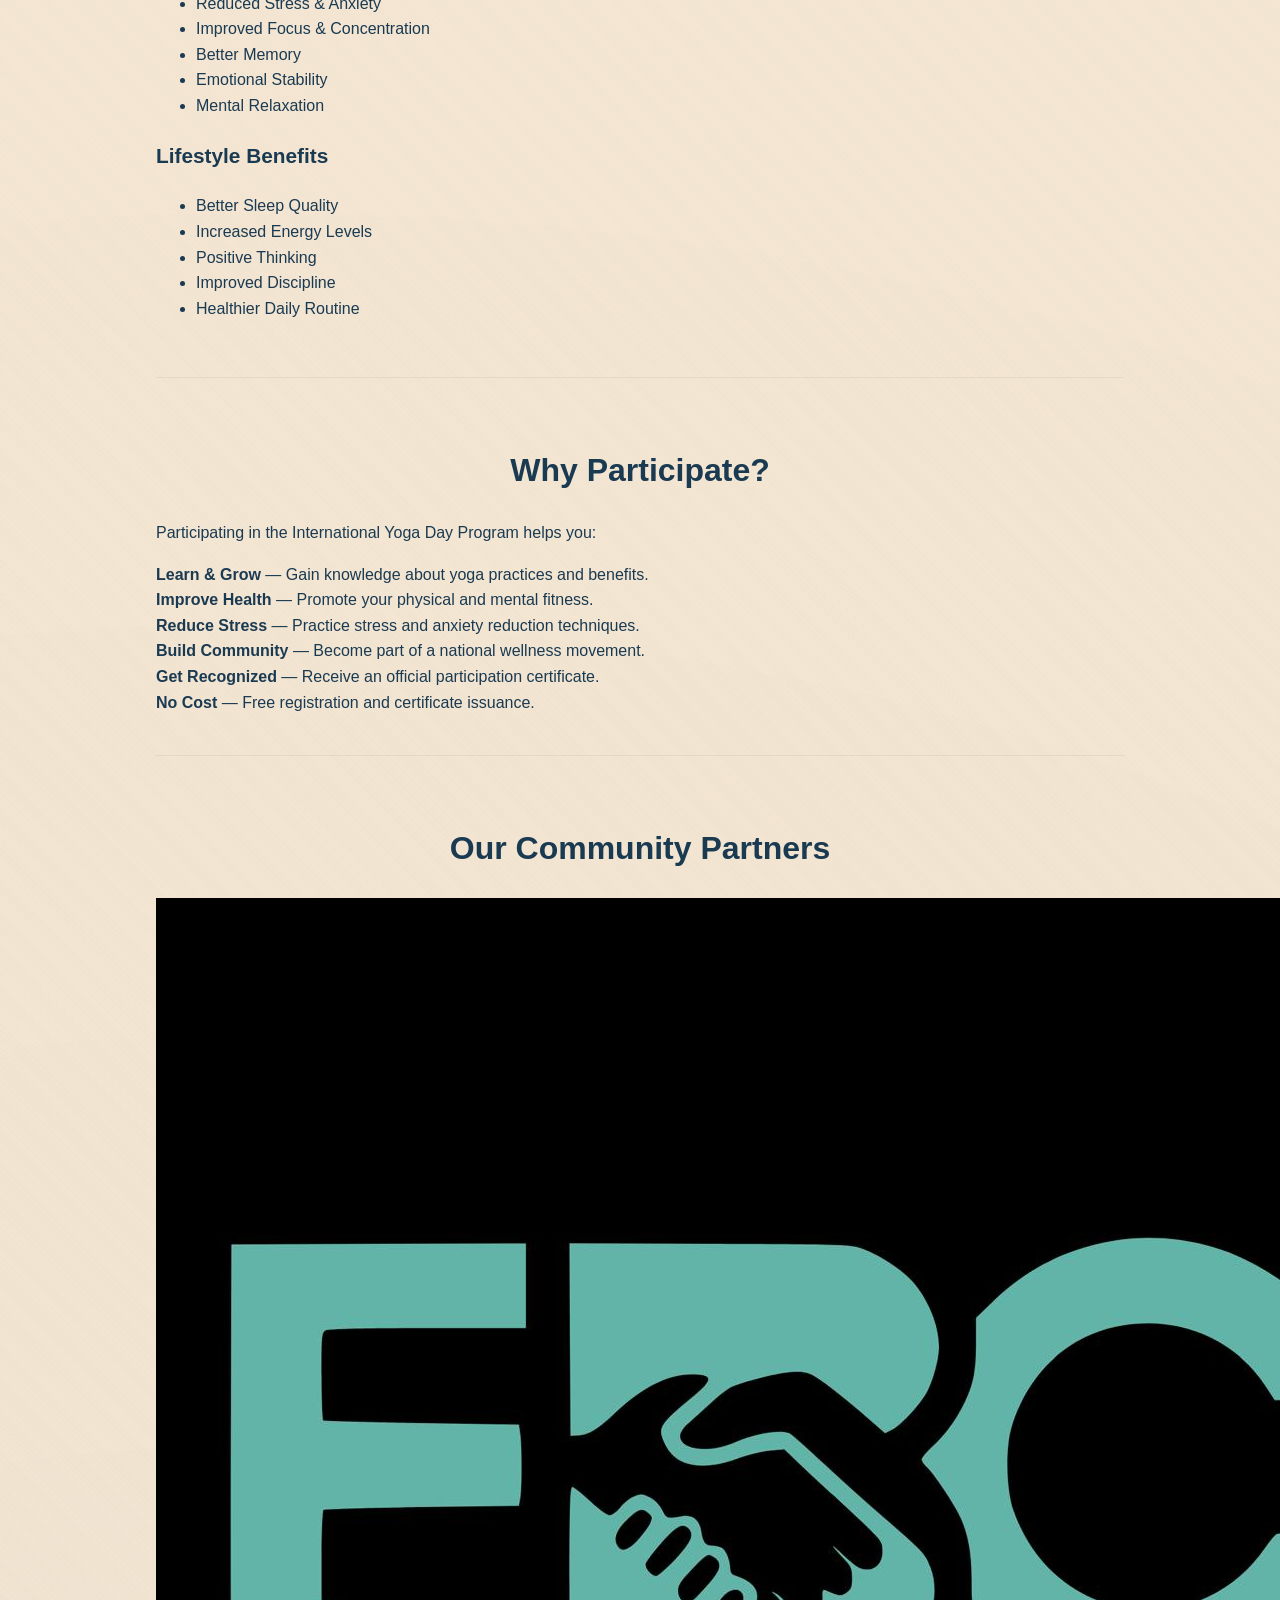
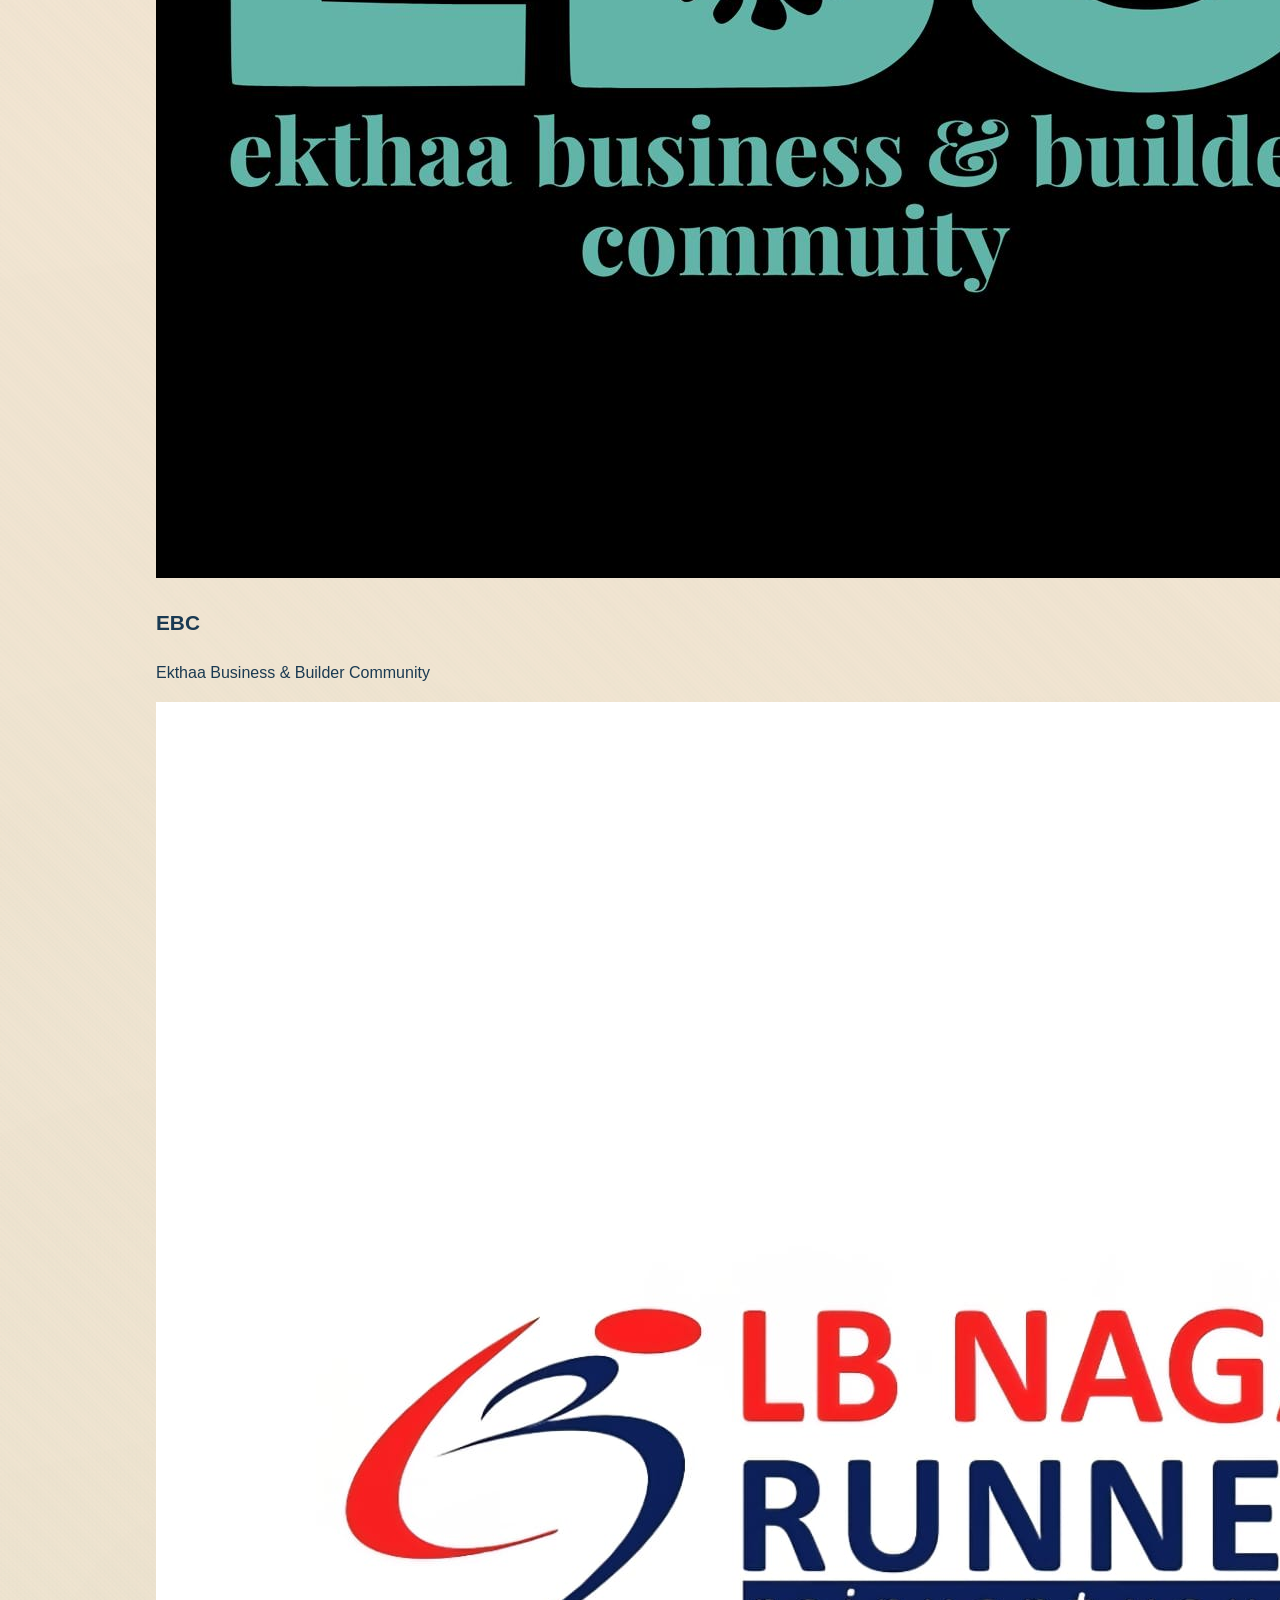
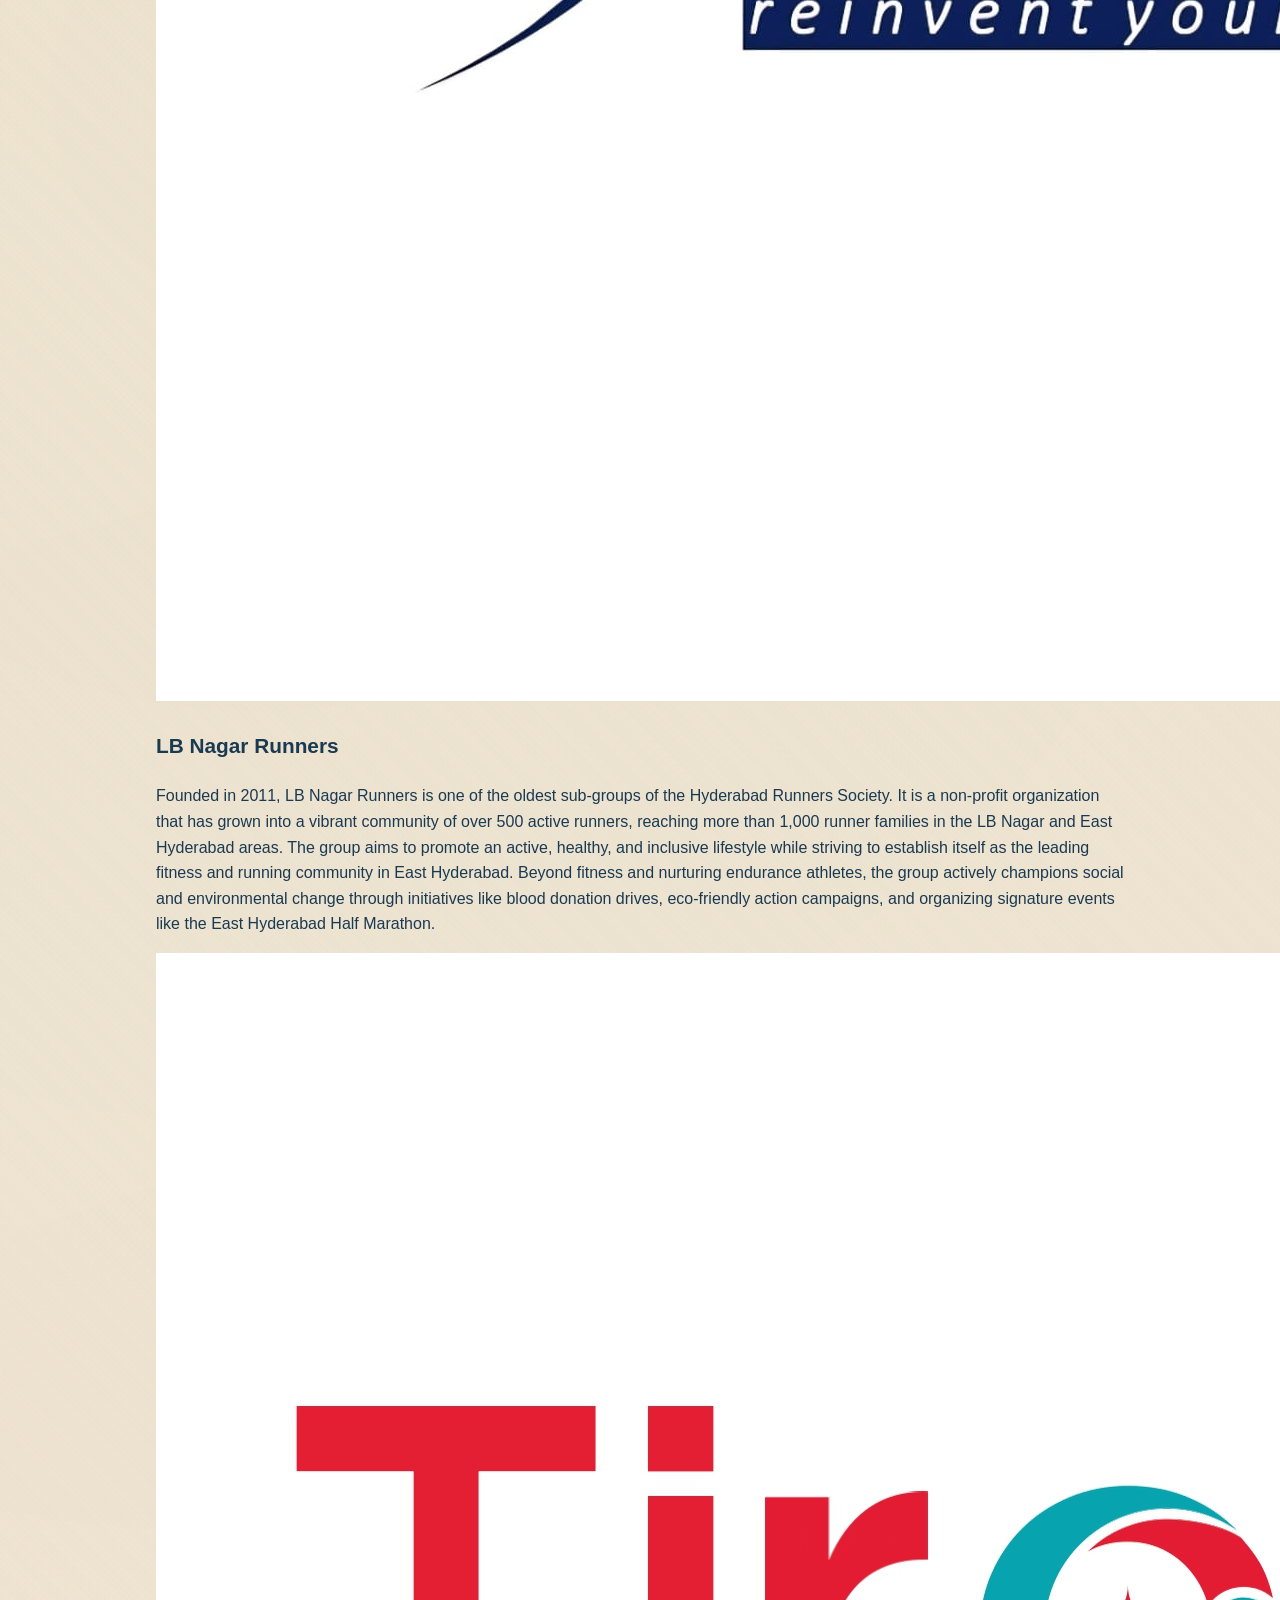
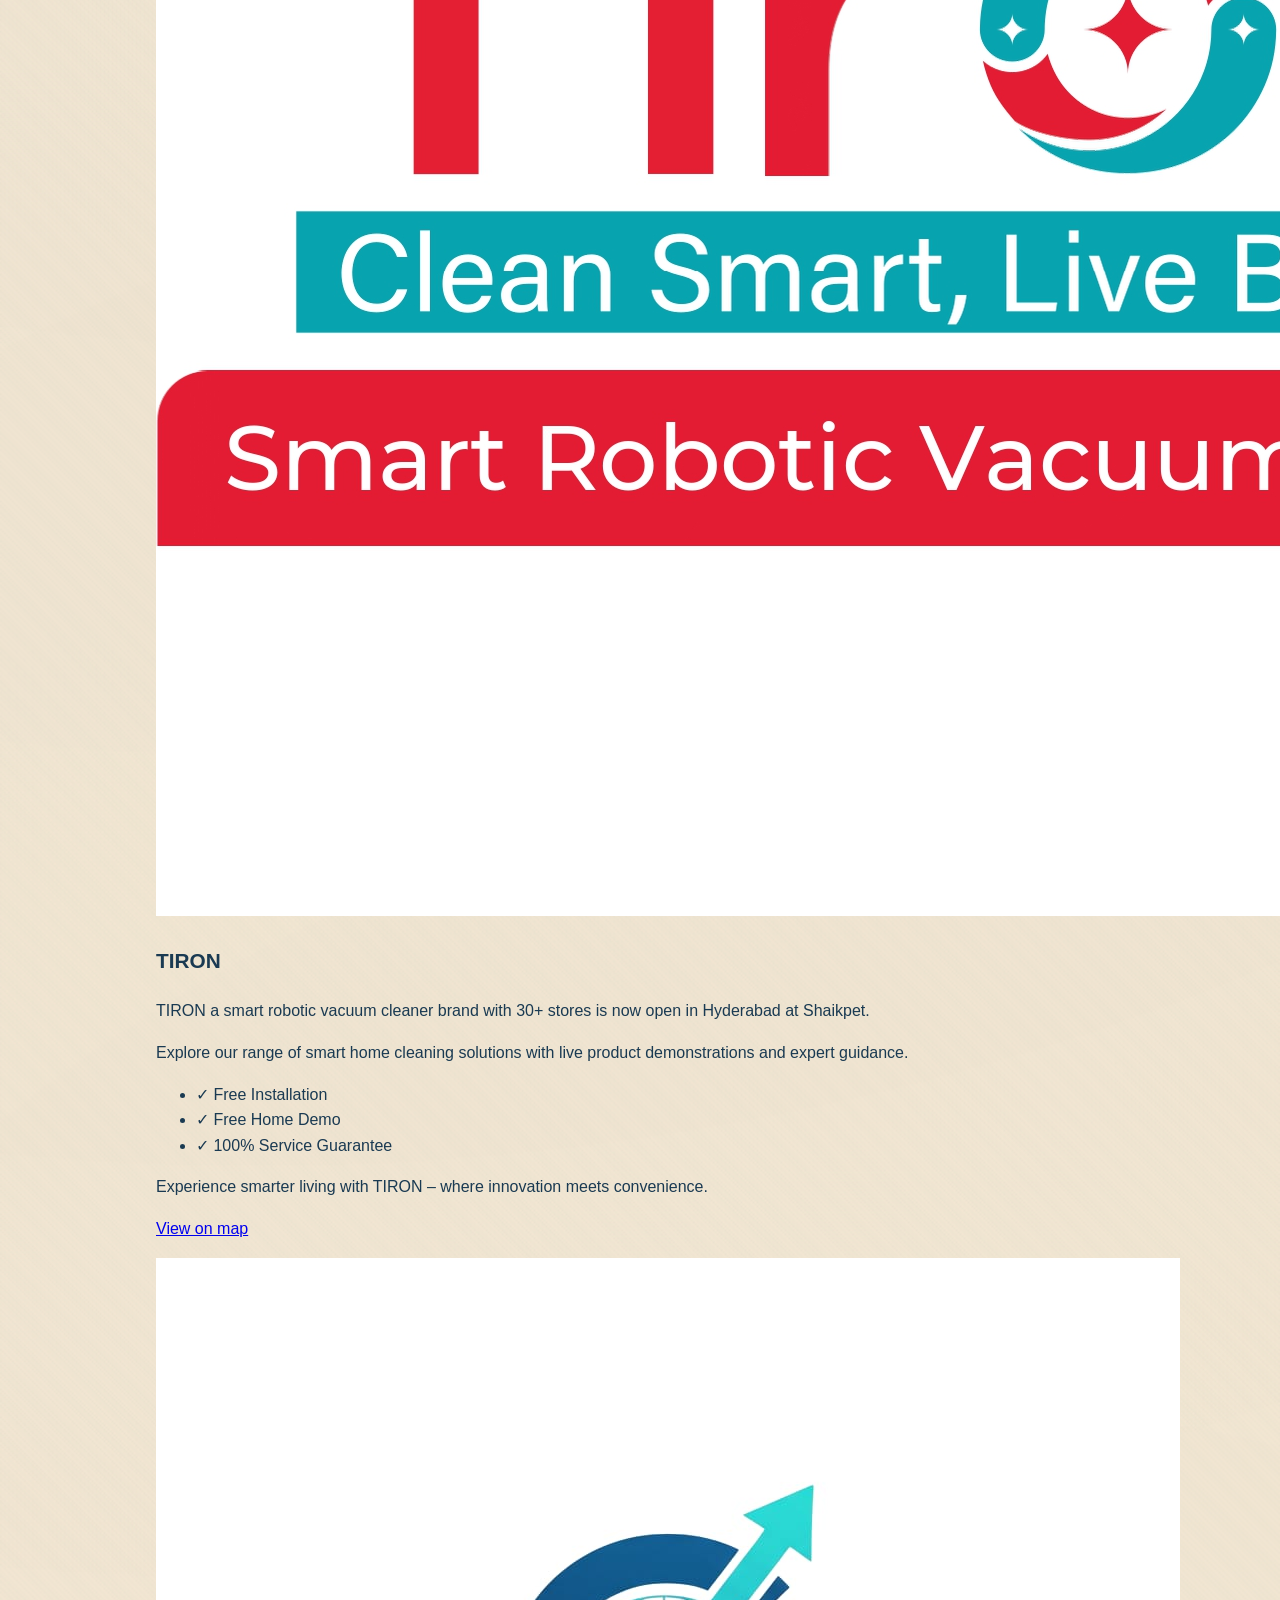
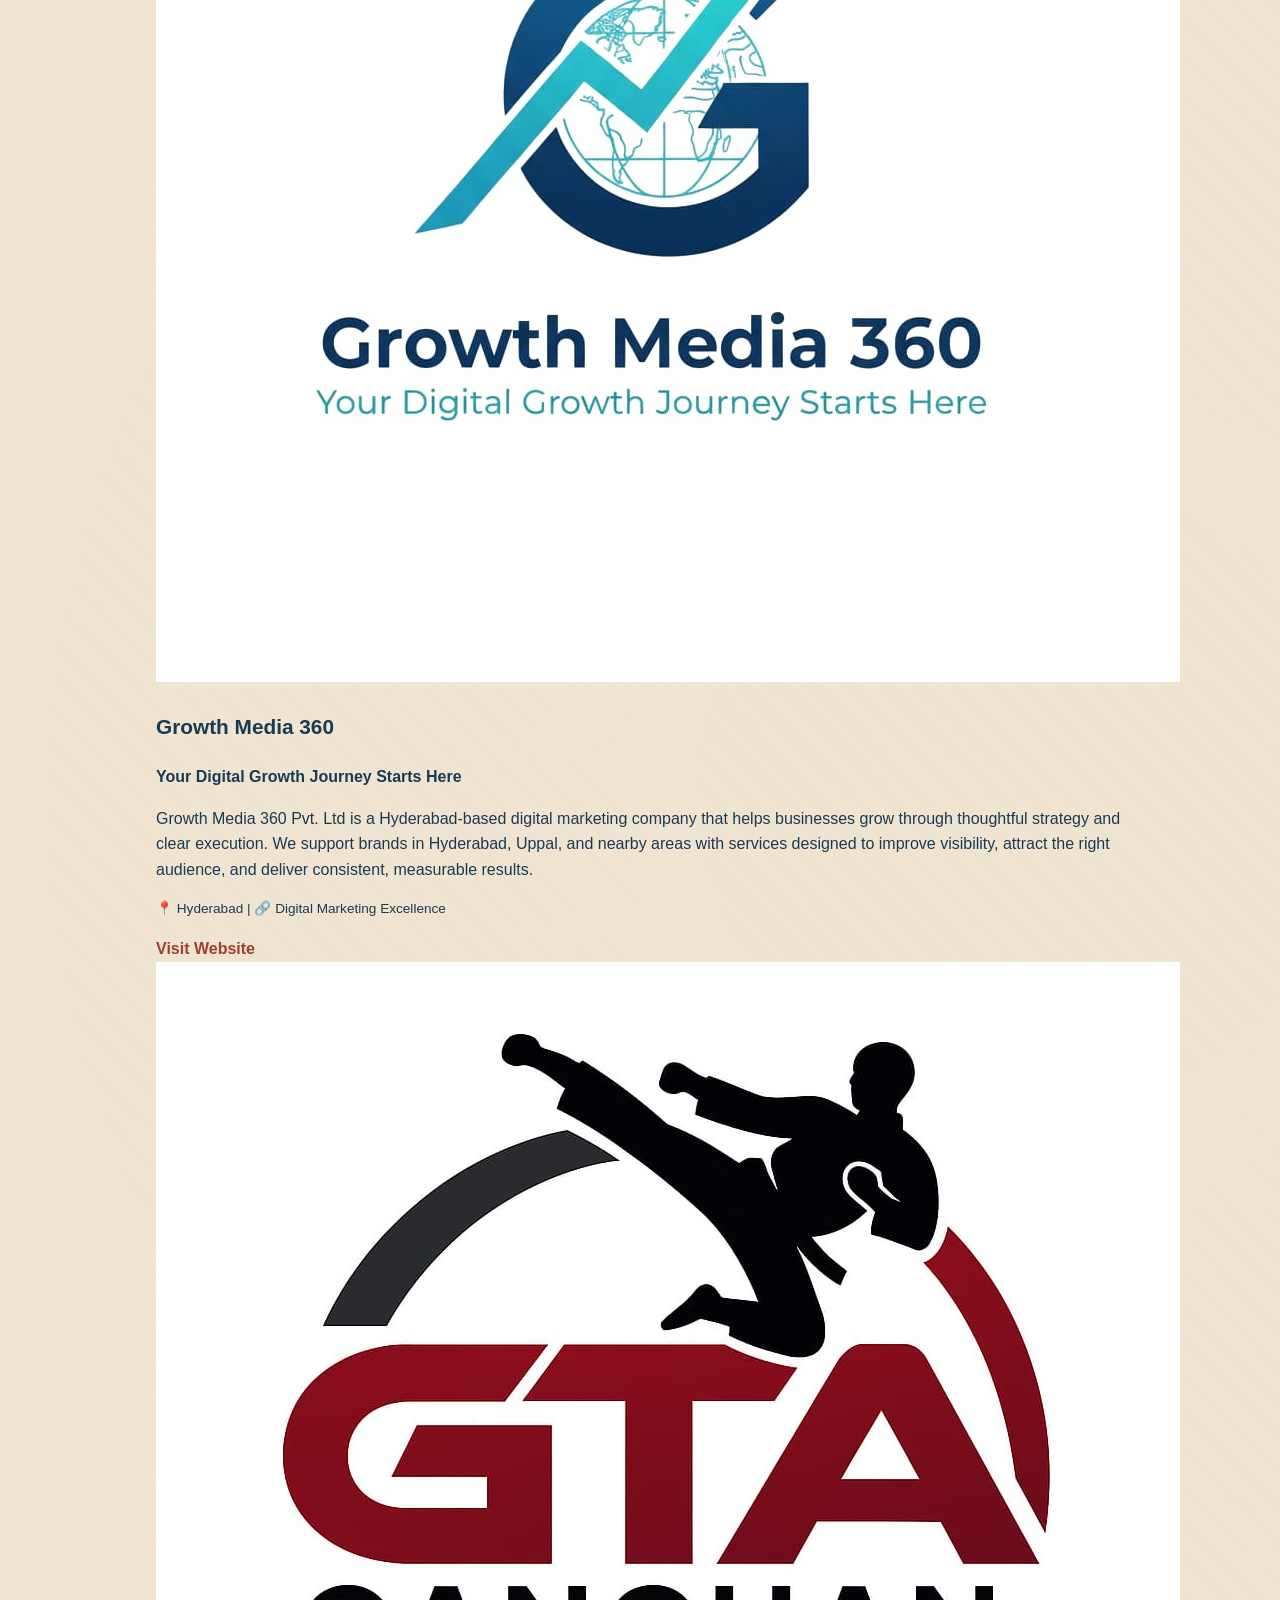
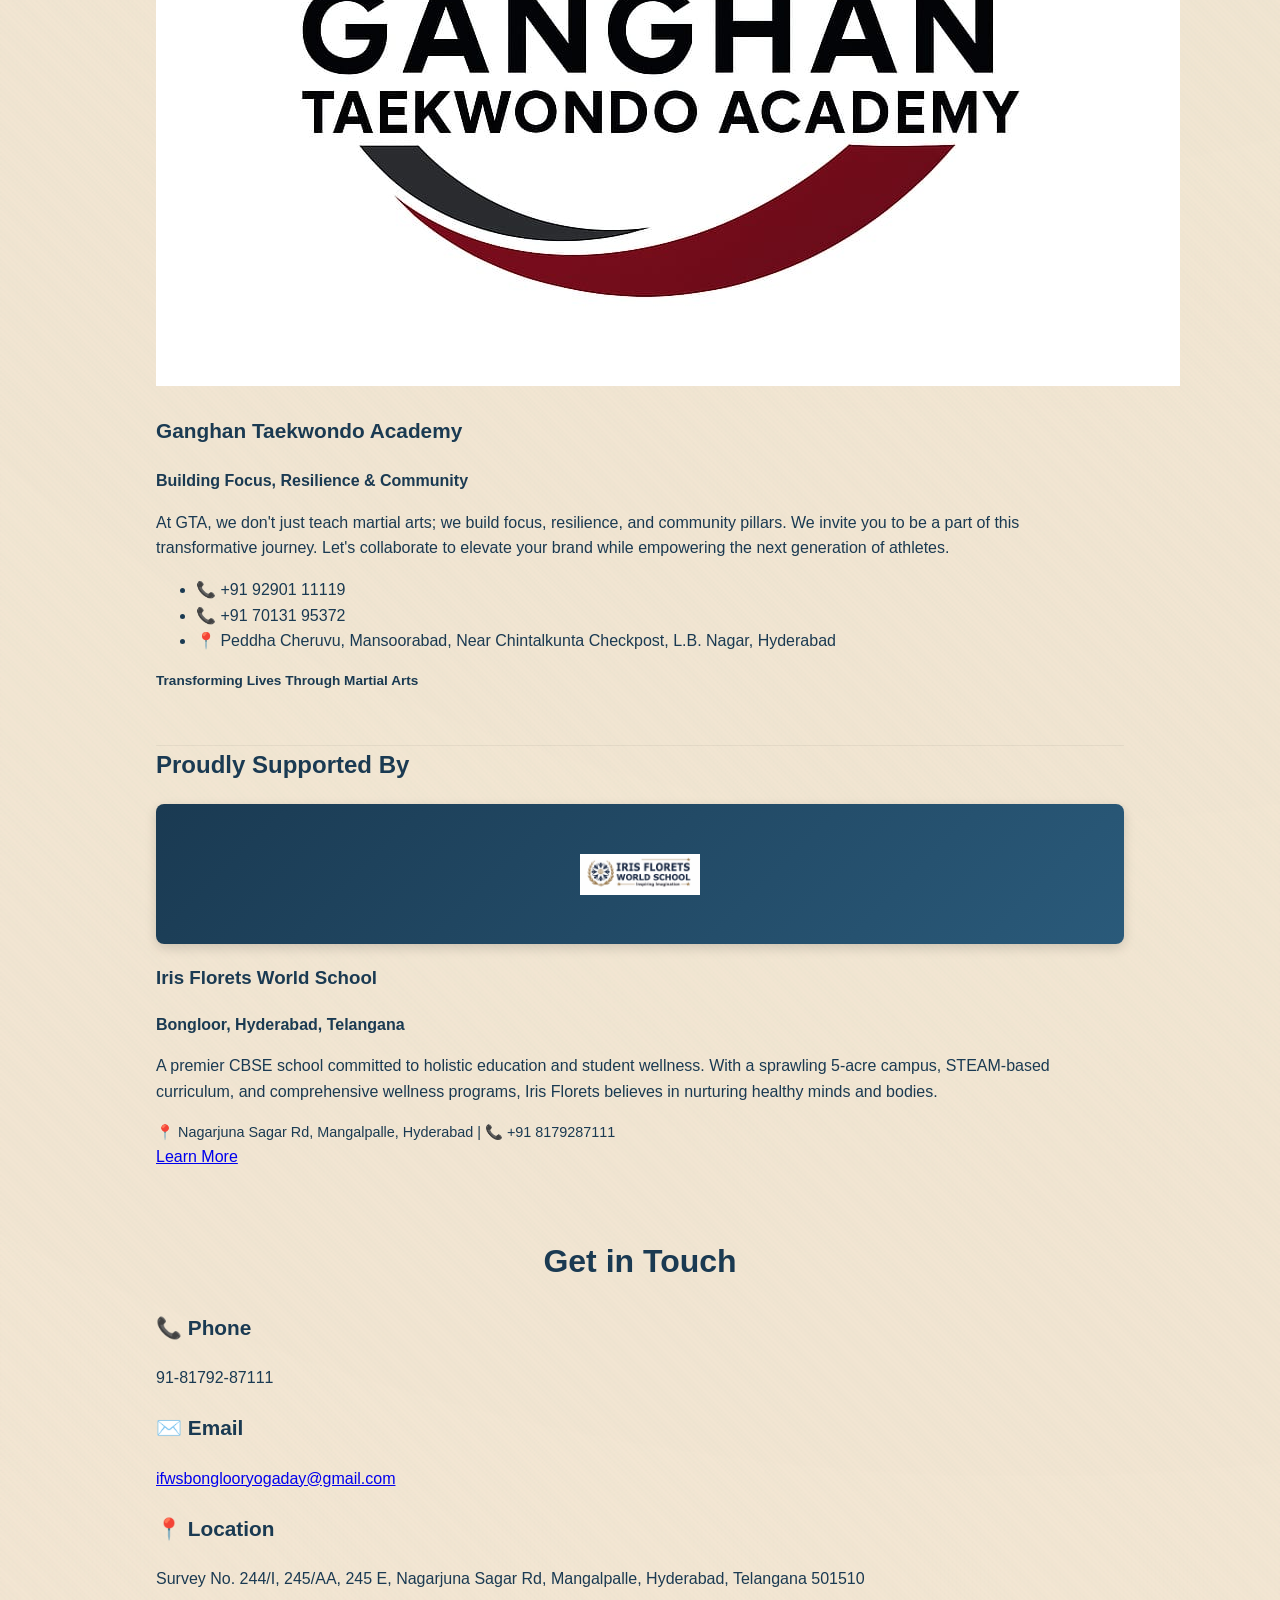
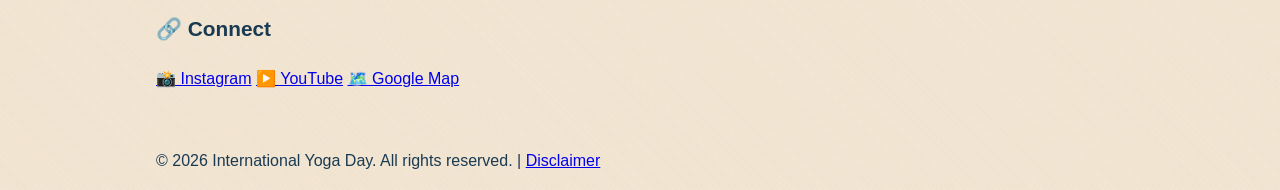
==== commit b0211291: "Show three hero images next to Register Now with responsive layout" ====
--- a/index.html
+++ b/index.html
@@ -44,7 +44,13 @@
       </div>
       <div class="hero-gallery">
         <div class="hero-gallery-item">
-          <img id="heroRotateImage" src="assets/whatsapp.jpg" alt="WhatsApp Yoga Event" />
+          <img src="assets/whatsapp.jpg" alt="WhatsApp Yoga Event" />
+        </div>
+        <div class="hero-gallery-item">
+          <img src="assets/yodaday1.jpeg" alt="Yoga Day Poster 1" />
+        </div>
+        <div class="hero-gallery-item">
+          <img src="assets/yogaday2.jpeg" alt="Yoga Day Poster 2" />
         </div>
       </div>
     </section>
@@ -361,28 +367,7 @@
         });
       }
 
-      function startGalleryRotation() {
-        const heroImage = document.getElementById('heroRotateImage');
-        if (!heroImage) return;
-
-        const rotateImages = [
-          { src: 'assets/whatsapp.jpg', alt: 'WhatsApp Yoga Event' },
-          { src: 'assets/yodaday1.jpeg', alt: 'Yoga Day Poster 1' },
-          { src: 'assets/yogaday2.jpeg', alt: 'Yoga Day Poster 2' }
-        ];
-
-        let currentIndex = 0;
-
-        function rotateImage() {
-          currentIndex = (currentIndex + 1) % rotateImages.length;
-          heroImage.src = rotateImages[currentIndex].src;
-          heroImage.alt = rotateImages[currentIndex].alt;
-        }
-
-        setInterval(rotateImage, 10000);
-      }
-
-      startGalleryRotation();
+
     });
   </script>
 
--- a/styles.css
+++ b/styles.css
@@ -224,10 +224,7 @@
 .hero-gallery {
   display: grid;
   gap: 1rem;
-  grid-template-columns: repeat(1, minmax(0, 1fr));
-   align-items: stretch;
- }
- 
+   grid-template-columns: repeat(3, minmax(0, 1fr));
  .hero-gallery-item {
    border-radius: var(--border-radius);
    overflow: hidden;
@@ -244,12 +241,9 @@
    object-position: center;
  }
  
- @media (min-width: 900px) {
+ @media (max-width: 900px) {
    .hero-gallery {
-     grid-template-columns: repeat(3, minmax(0, 1fr));
-   }
-   .hero-gallery-item {
-     min-height: 220px;
+     grid-template-columns: repeat(2, minmax(0, 1fr));
    }
  }
  
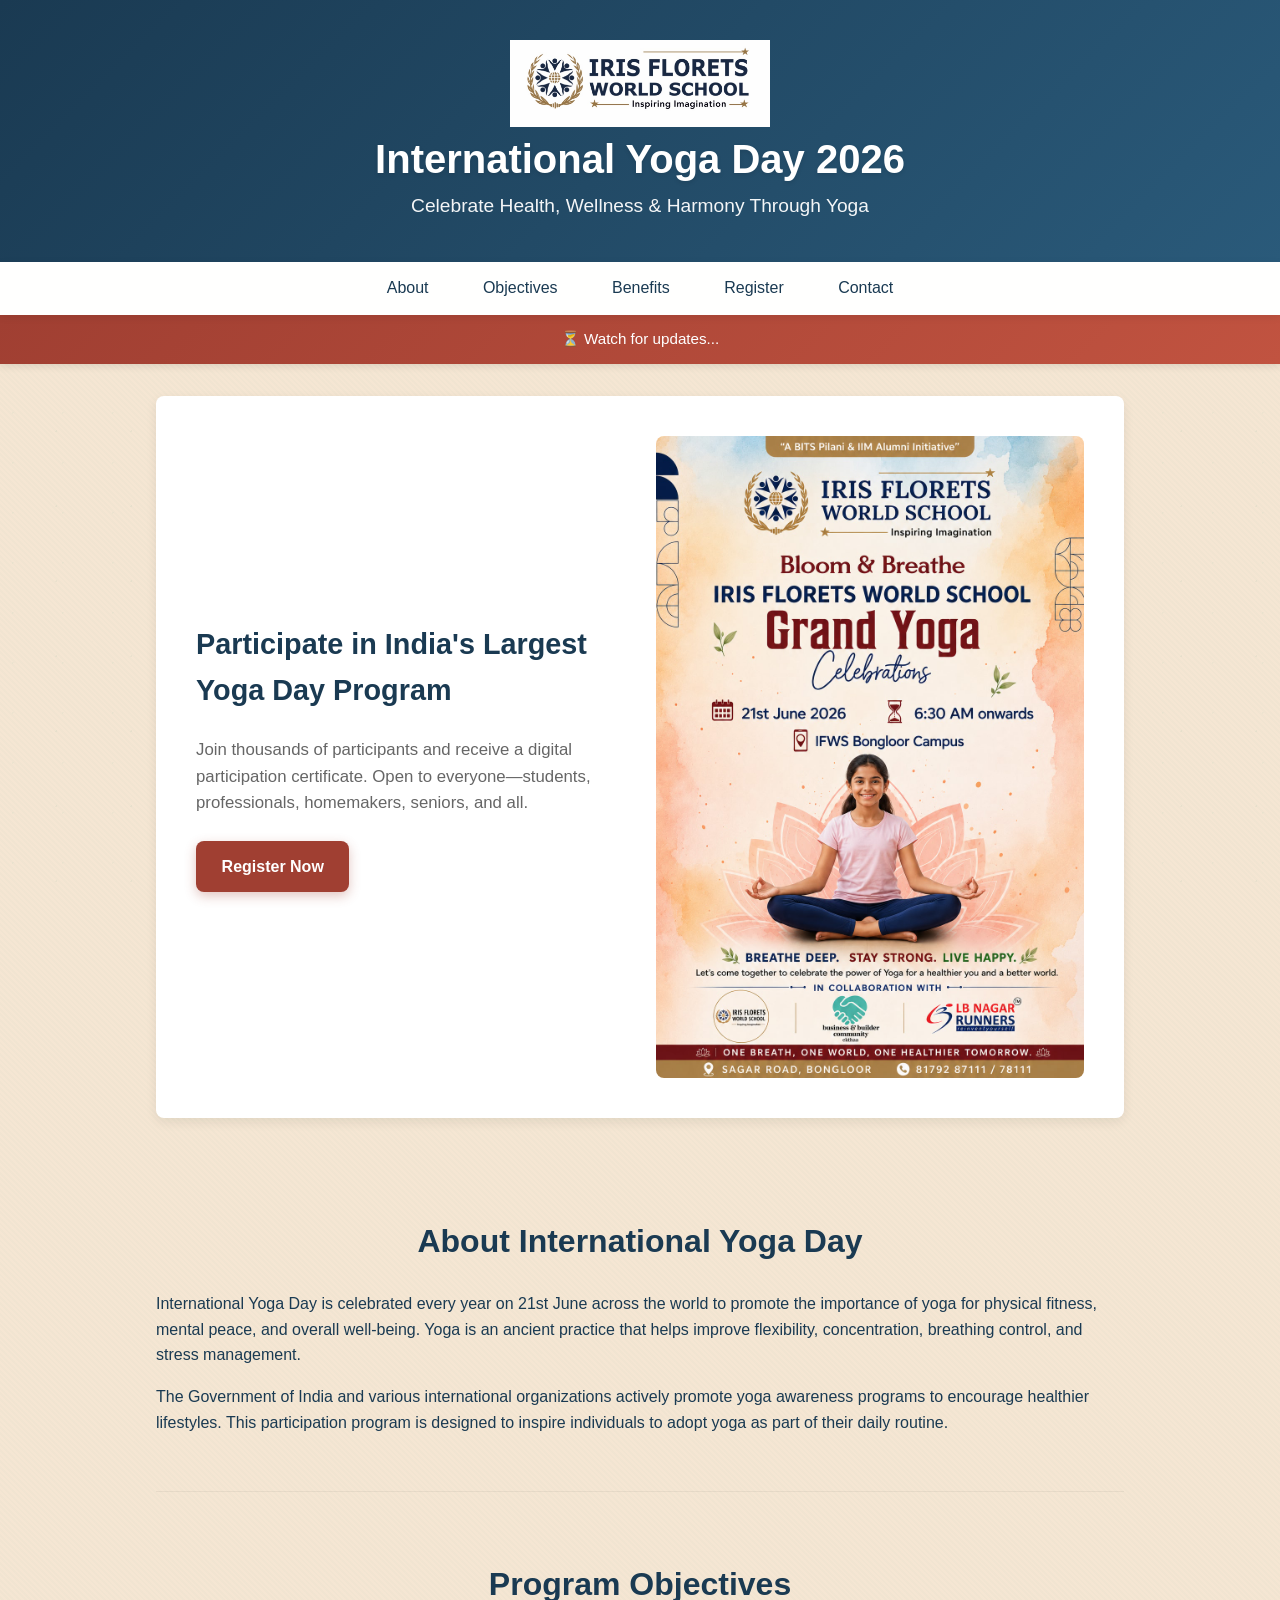
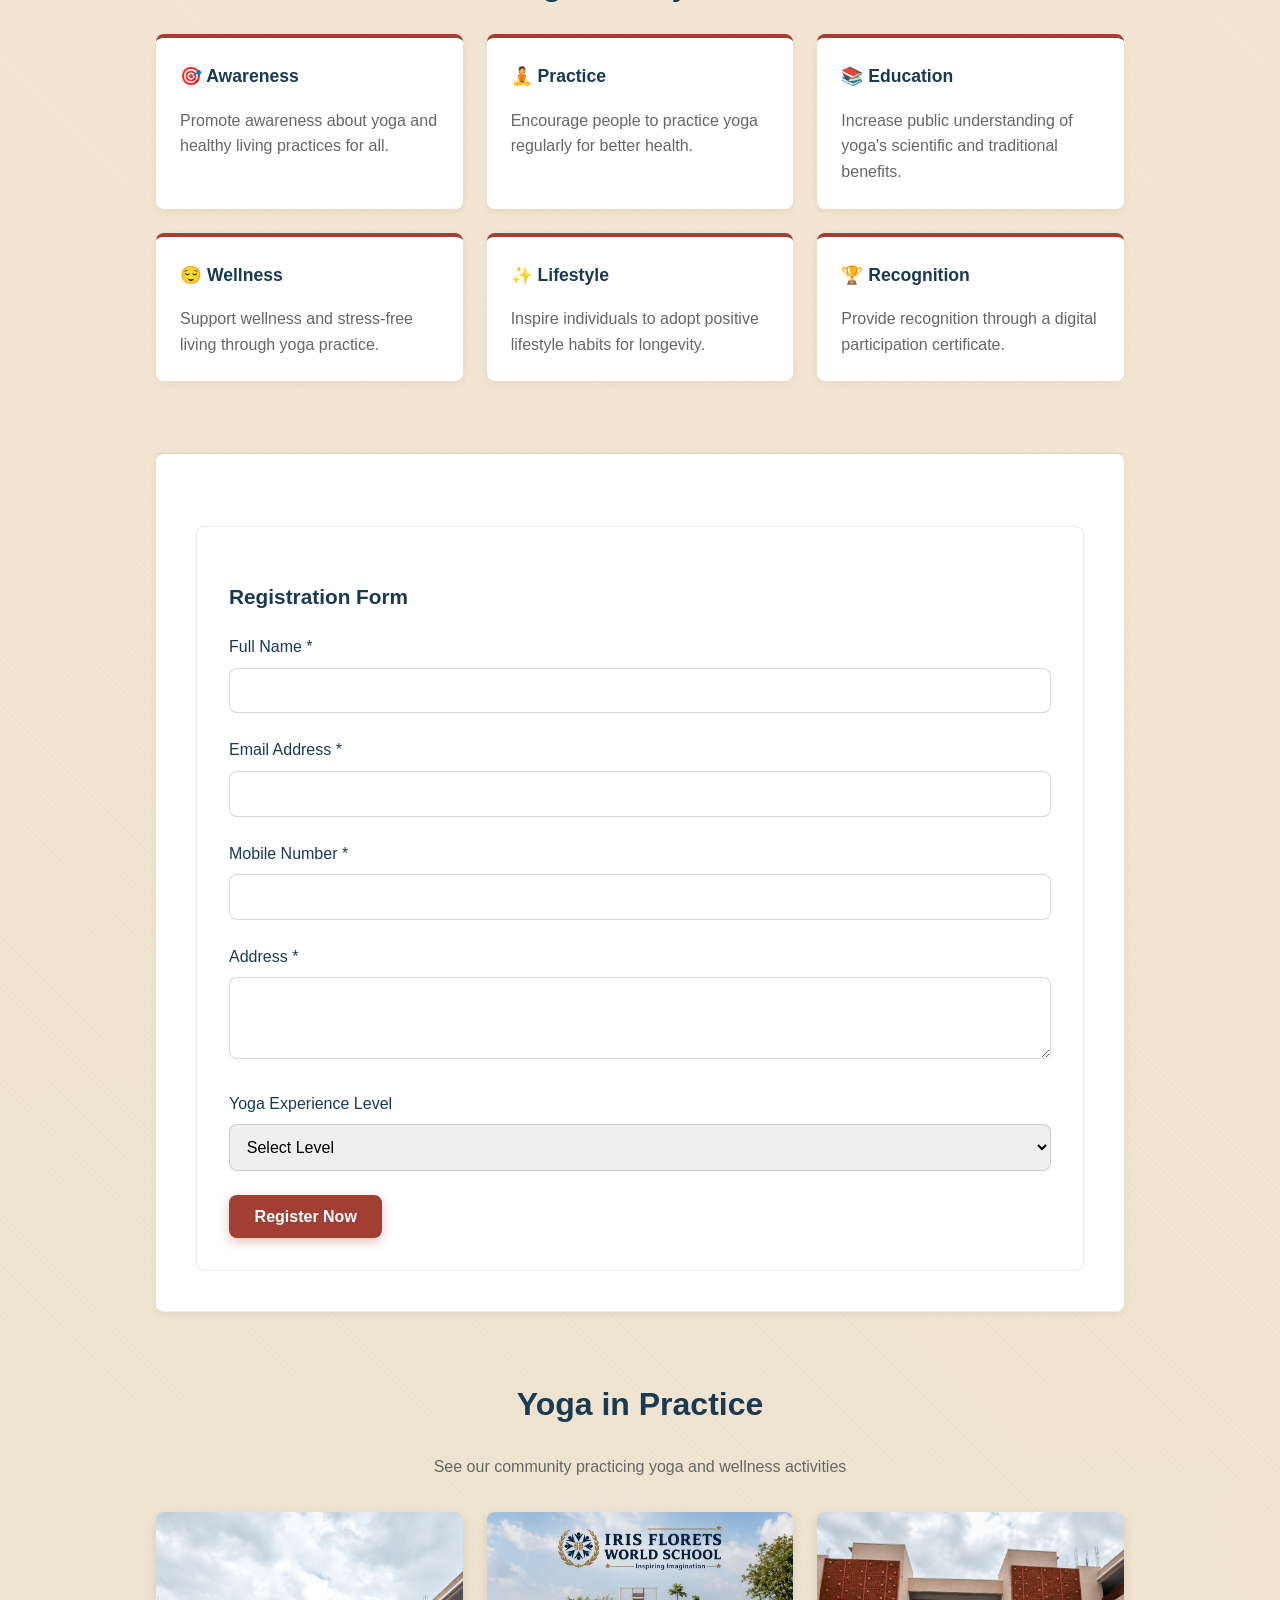
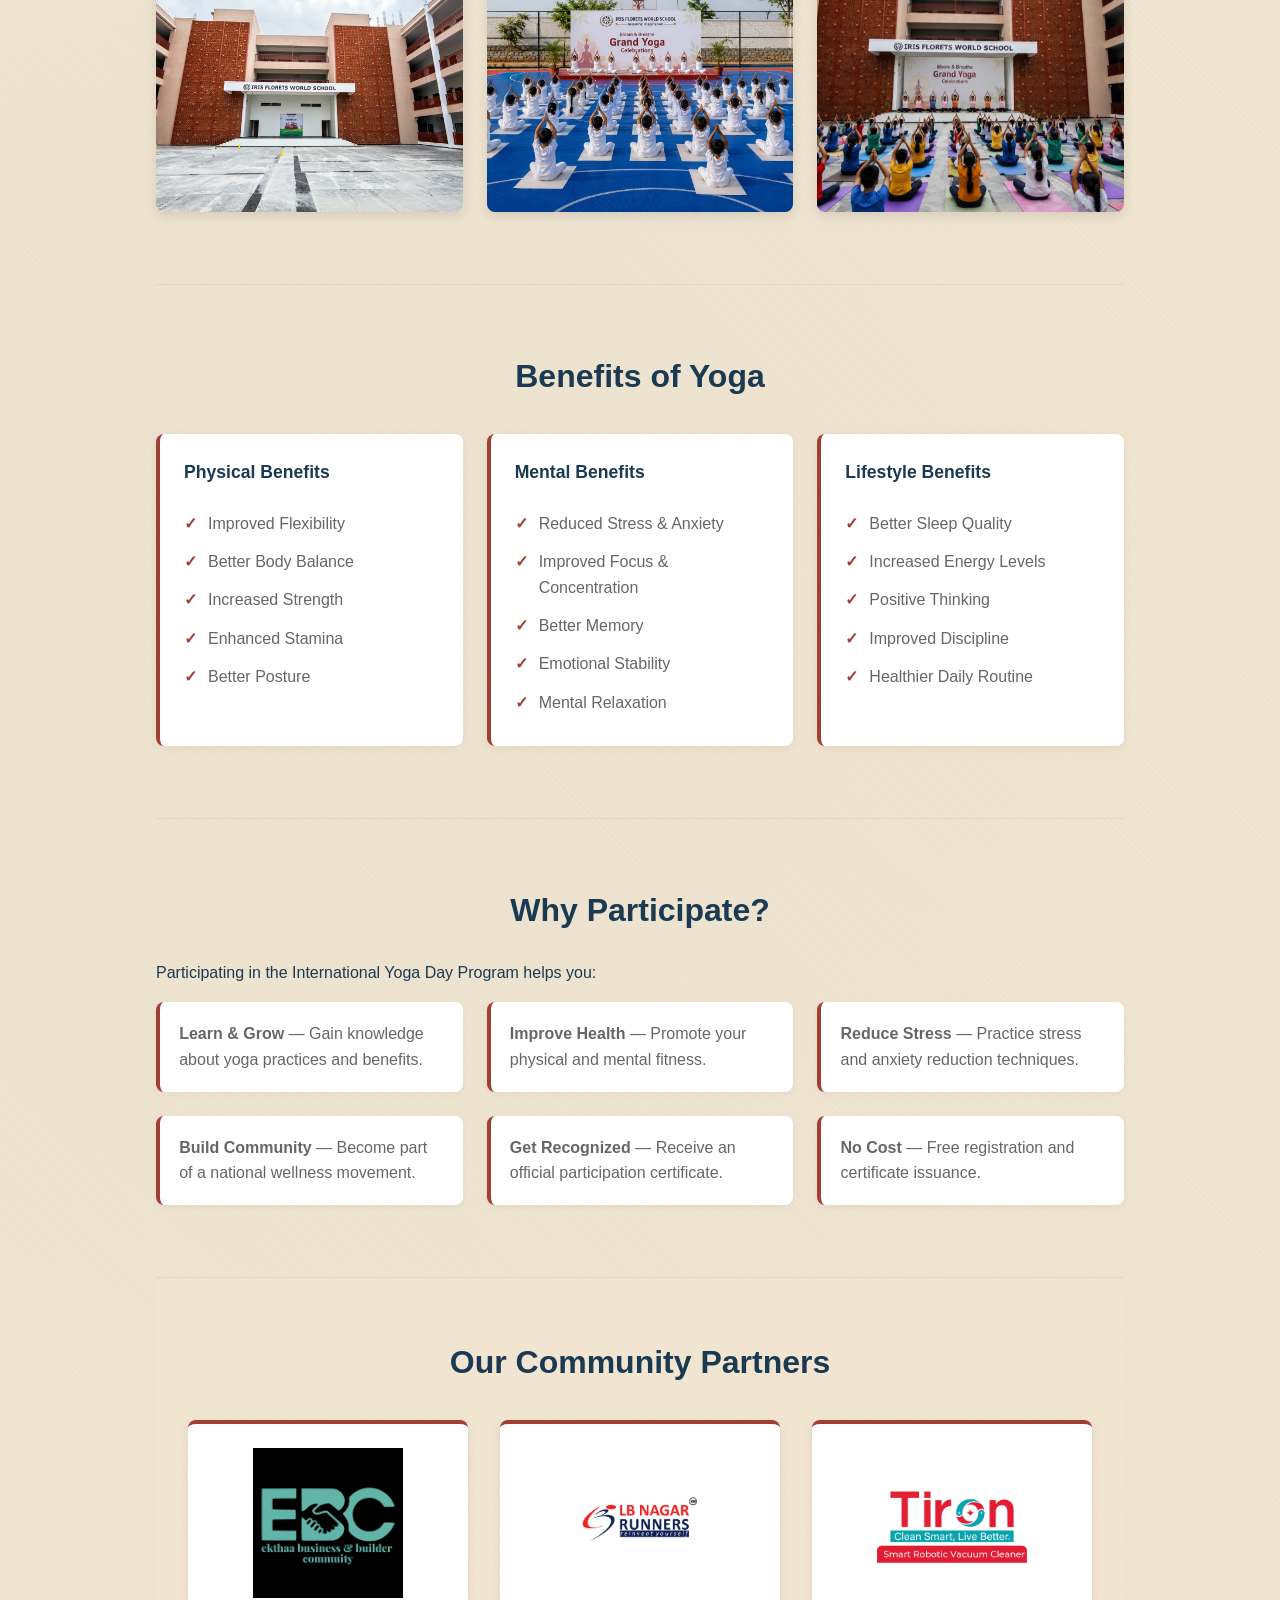
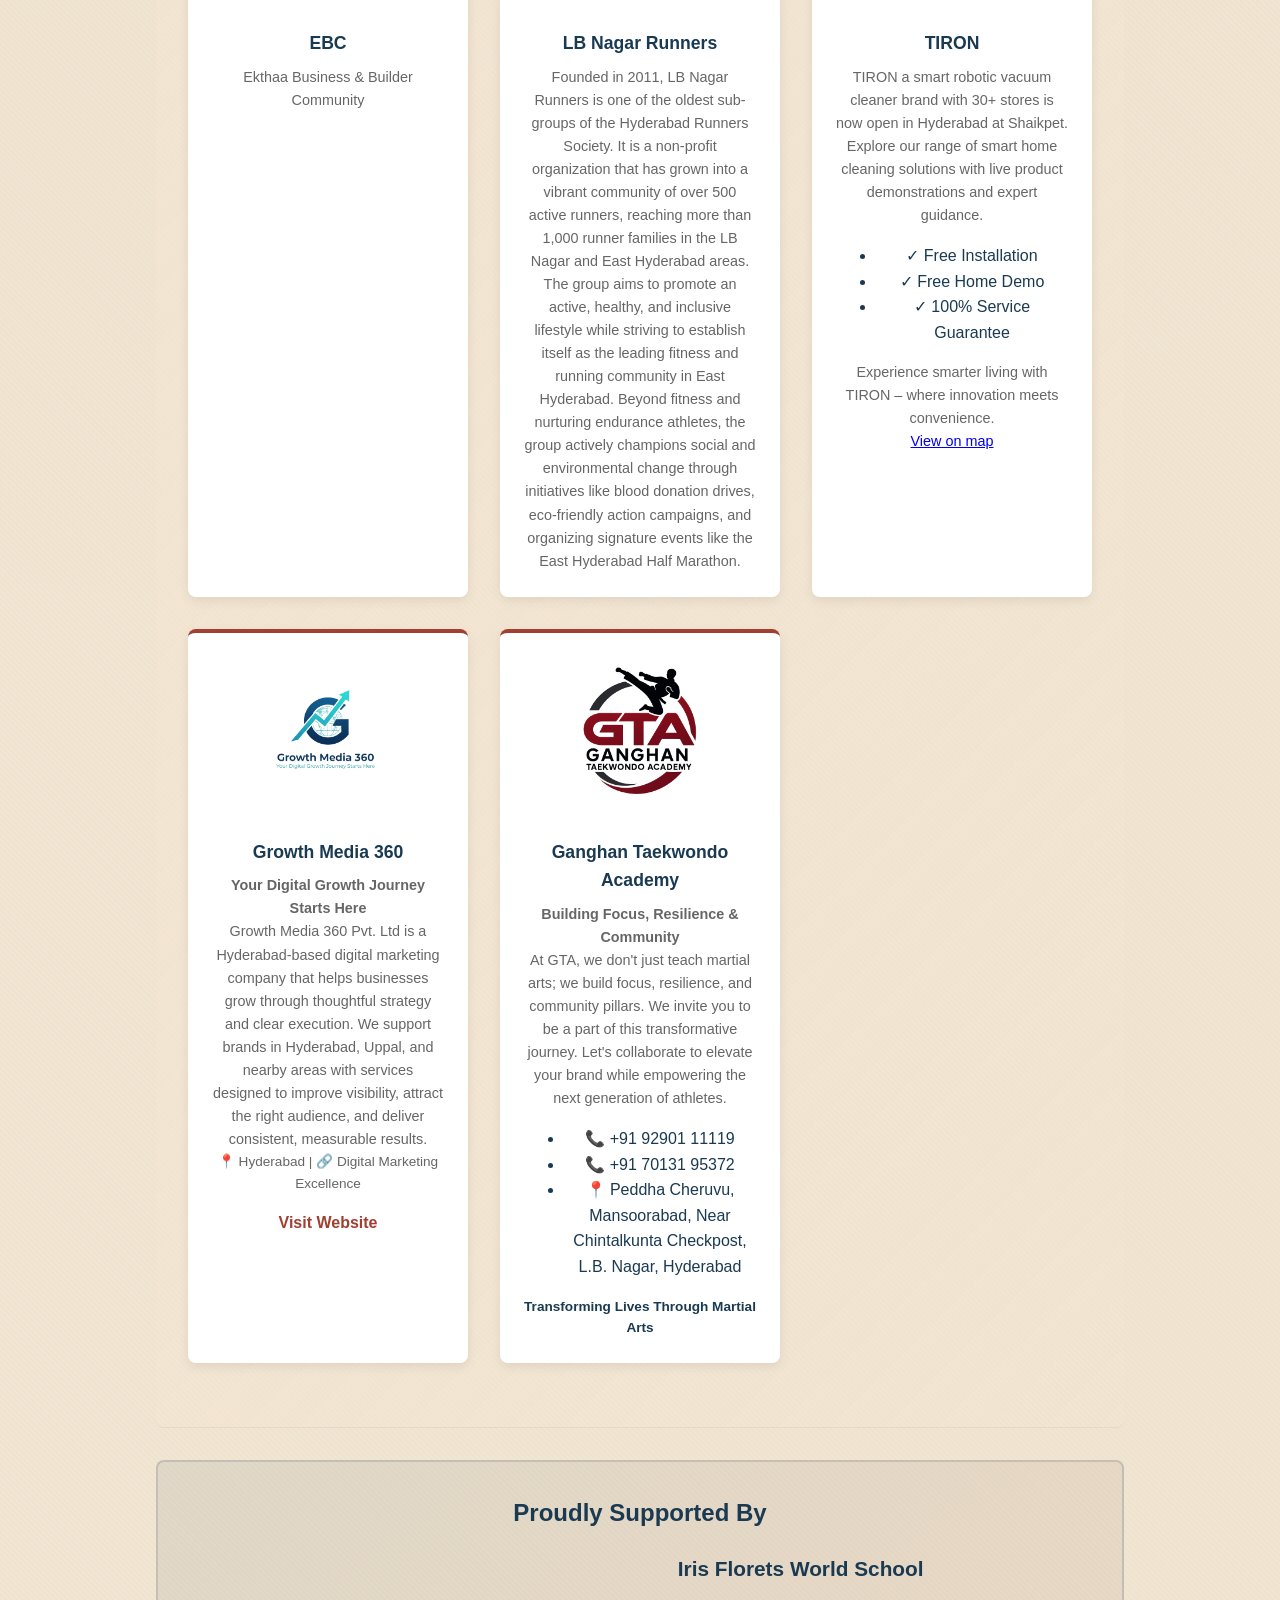
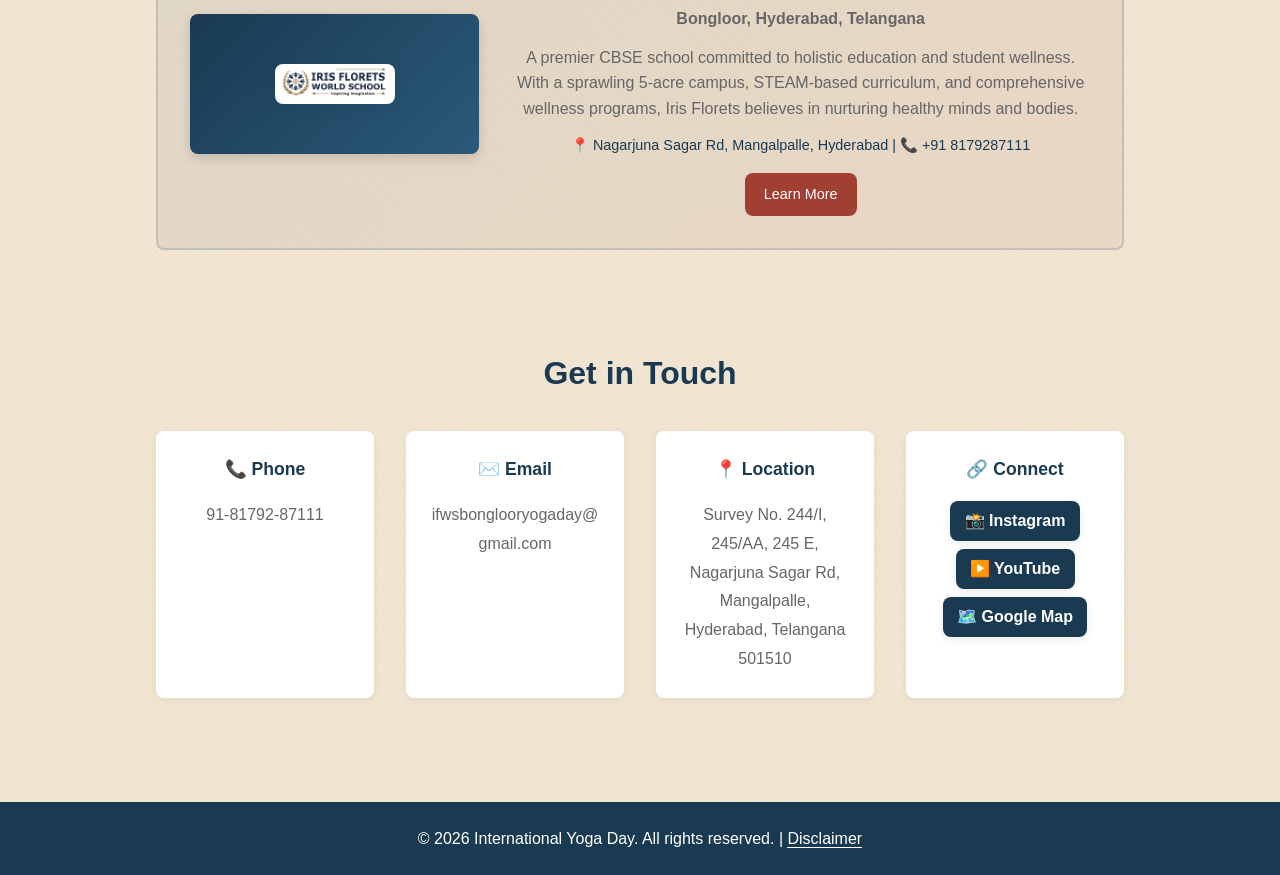
==== commit 6e8caed8: "reverting the changes" ====
--- a/index.html
+++ b/index.html
@@ -42,17 +42,7 @@
         <p>Join thousands of participants and receive a digital participation certificate. Open to everyone—students, professionals, homemakers, seniors, and all.</p>
         <a class="button button-primary" href="#register">Register Now</a>
       </div>
-      <div class="hero-gallery">
-        <div class="hero-gallery-item">
-          <img src="assets/whatsapp.jpg" alt="WhatsApp Yoga Event" />
-        </div>
-        <div class="hero-gallery-item">
-          <img src="assets/yodaday1.jpeg" alt="Yoga Day Poster 1" />
-        </div>
-        <div class="hero-gallery-item">
-          <img src="assets/yogaday2.jpeg" alt="Yoga Day Poster 2" />
-        </div>
-      </div>
+      <img class="hero-image" src="assets/whatsapp.jpg" alt="International Yoga Day" />
     </section>
 
     <section id="about" class="section">
--- a/styles.css
+++ b/styles.css
@@ -221,33 +221,14 @@
   margin-bottom: 1.5rem;
 }
 
-.hero-gallery {
-  display: grid;
-  gap: 1rem;
-   grid-template-columns: repeat(3, minmax(0, 1fr));
- .hero-gallery-item {
-   border-radius: var(--border-radius);
-   overflow: hidden;
-   box-shadow: 0 4px 12px rgba(0,0,0,0.1);
-   background: white;
-   min-height: 180px;
- }
- 
- .hero-gallery-item img {
-   display: block;
-   width: 100%;
-   height: 100%;
-   object-fit: cover;
-   object-position: center;
- }
- 
- @media (max-width: 900px) {
-   .hero-gallery {
-     grid-template-columns: repeat(2, minmax(0, 1fr));
-   }
- }
- 
- @media (max-width: 768px) {
+.hero-image {
+  display: block;
+  width: 100%;
+  height: auto;
+  border-radius: var(--border-radius);
+}
+
+@media (max-width: 768px) {
    .hero {
      grid-template-columns: 1fr;
      padding: 1.5rem;
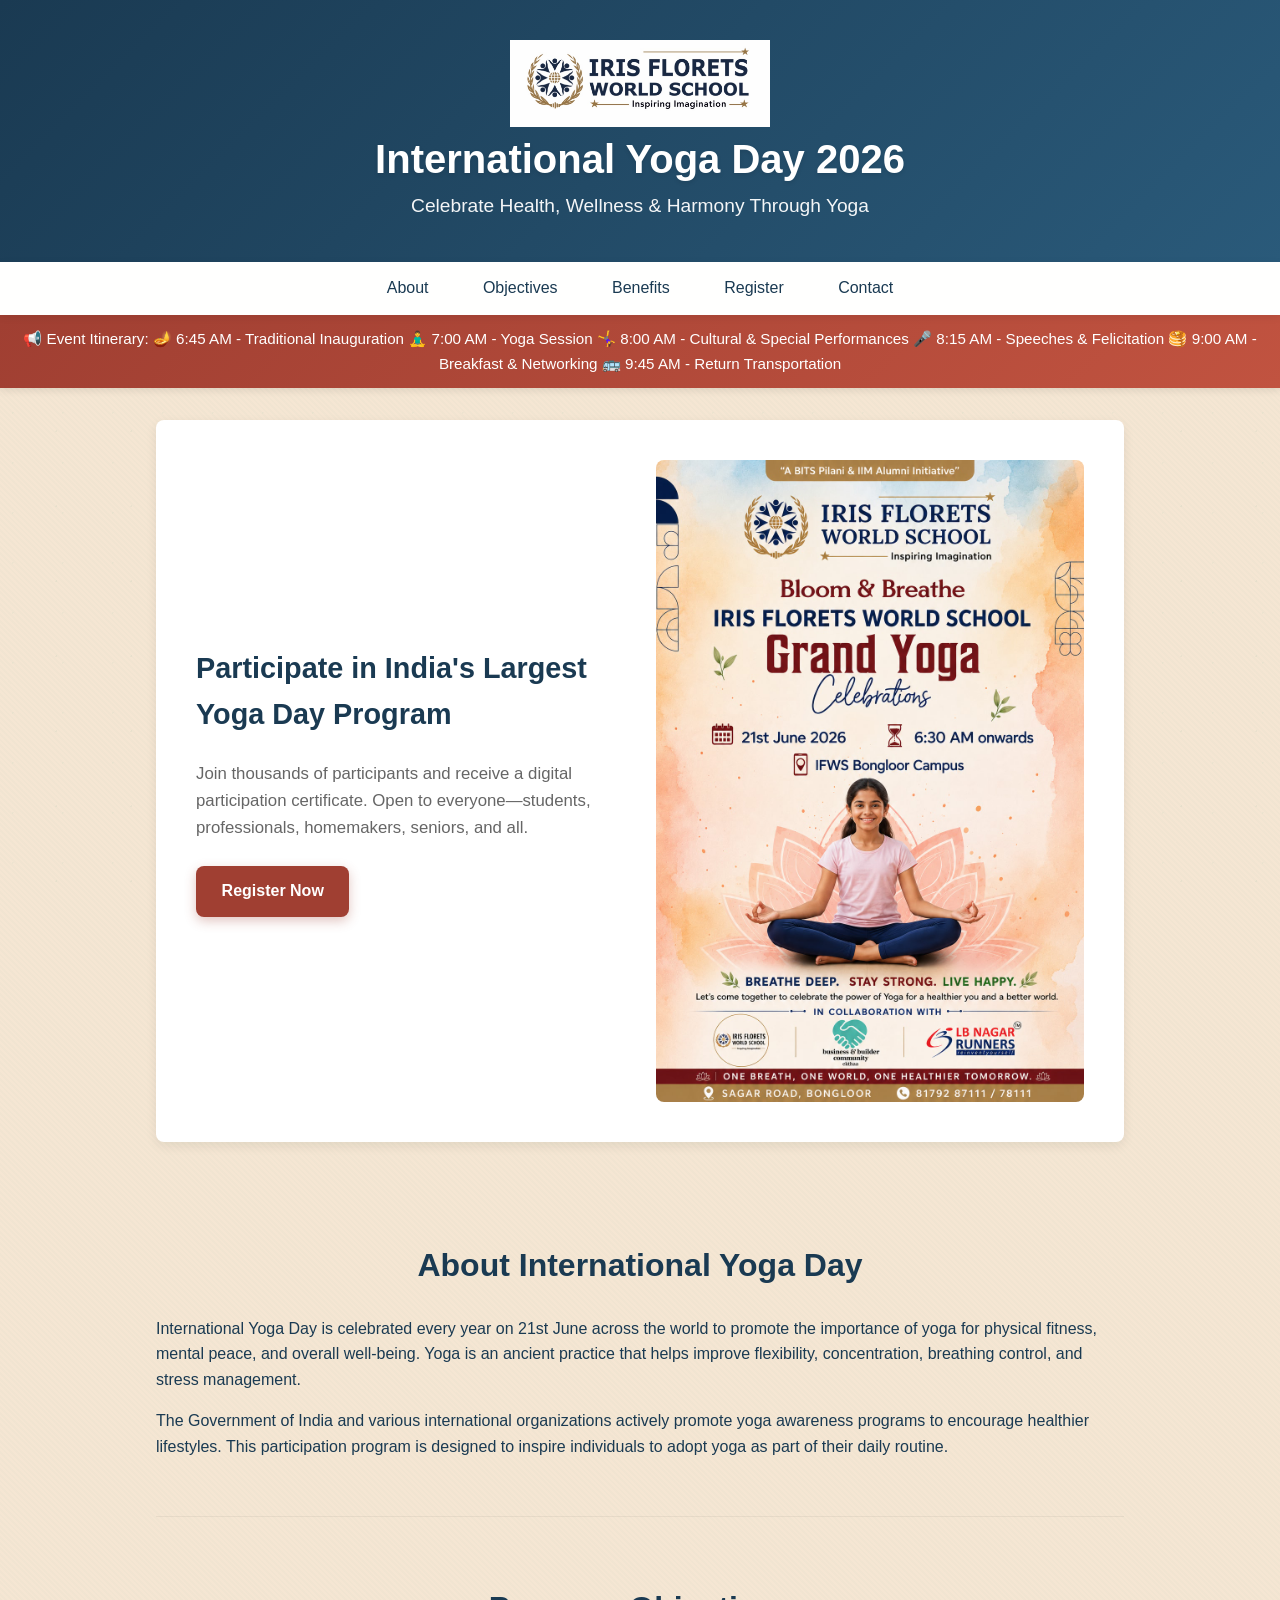
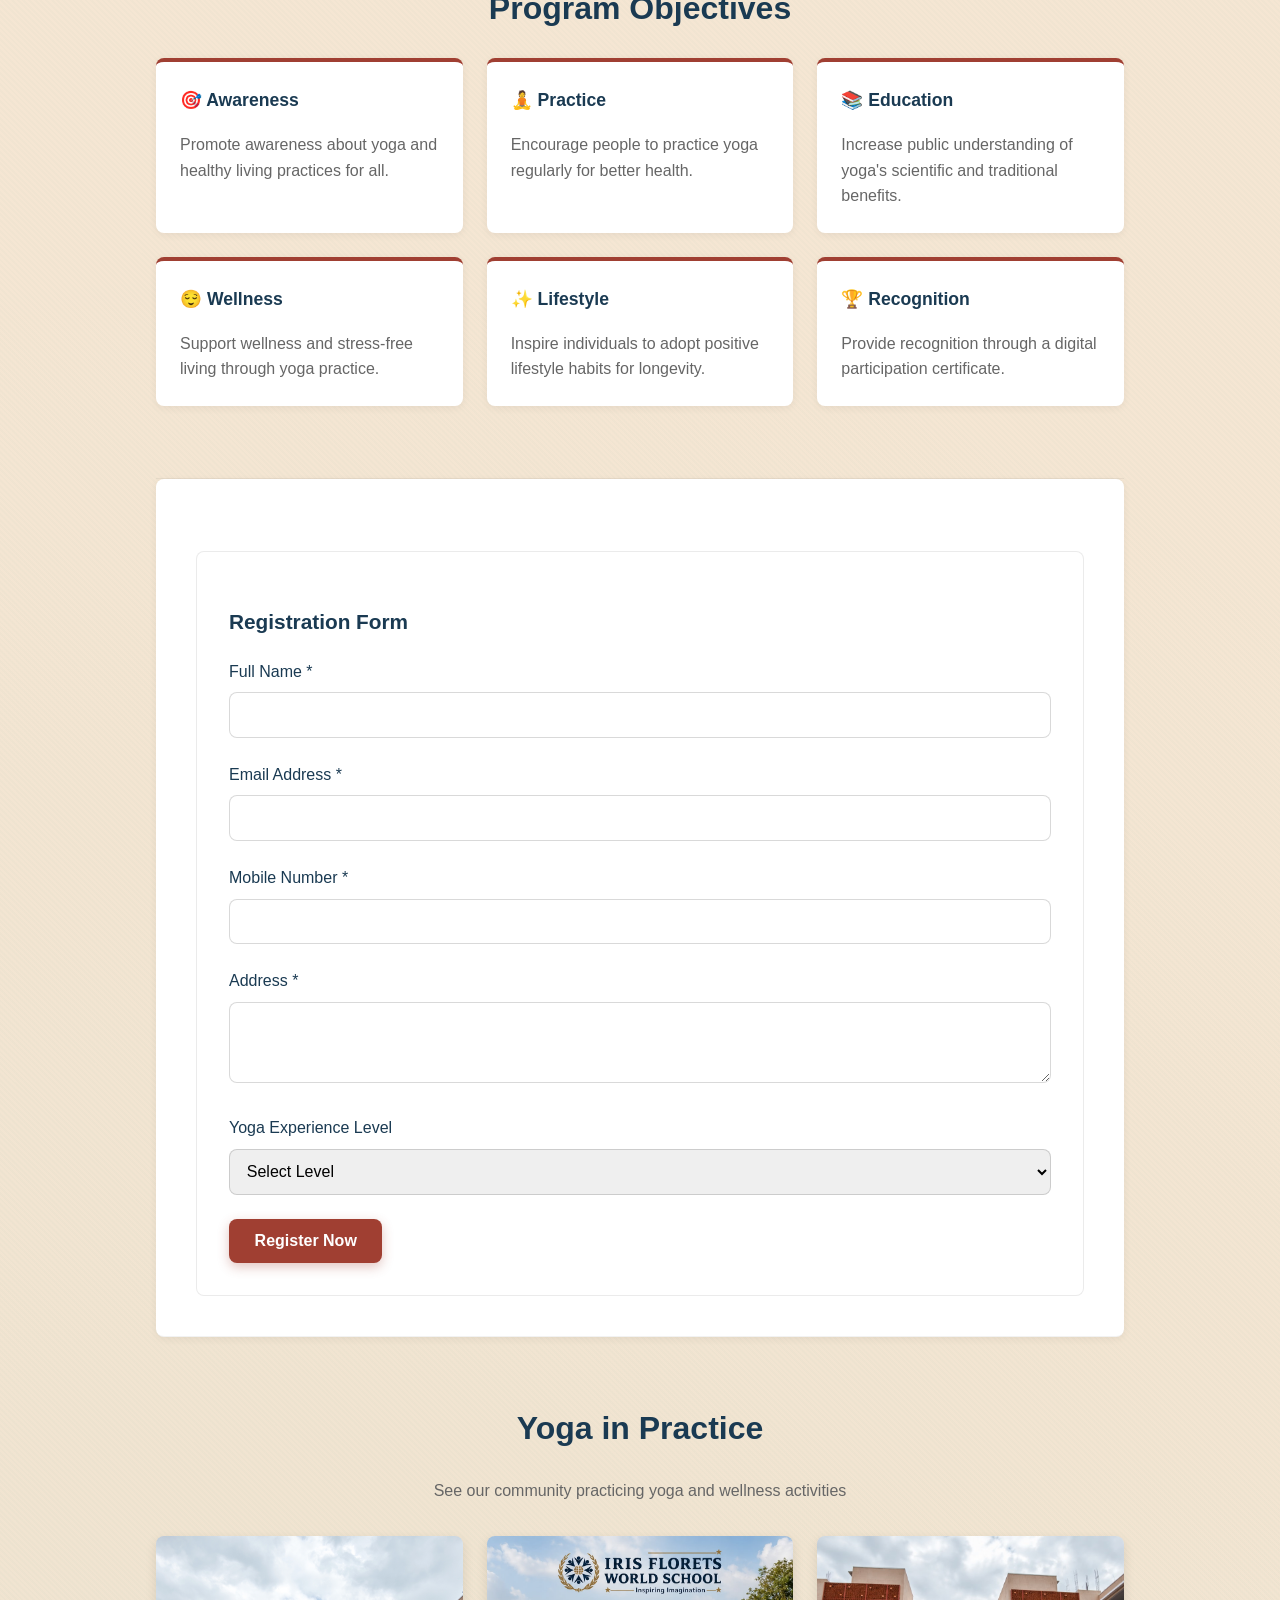
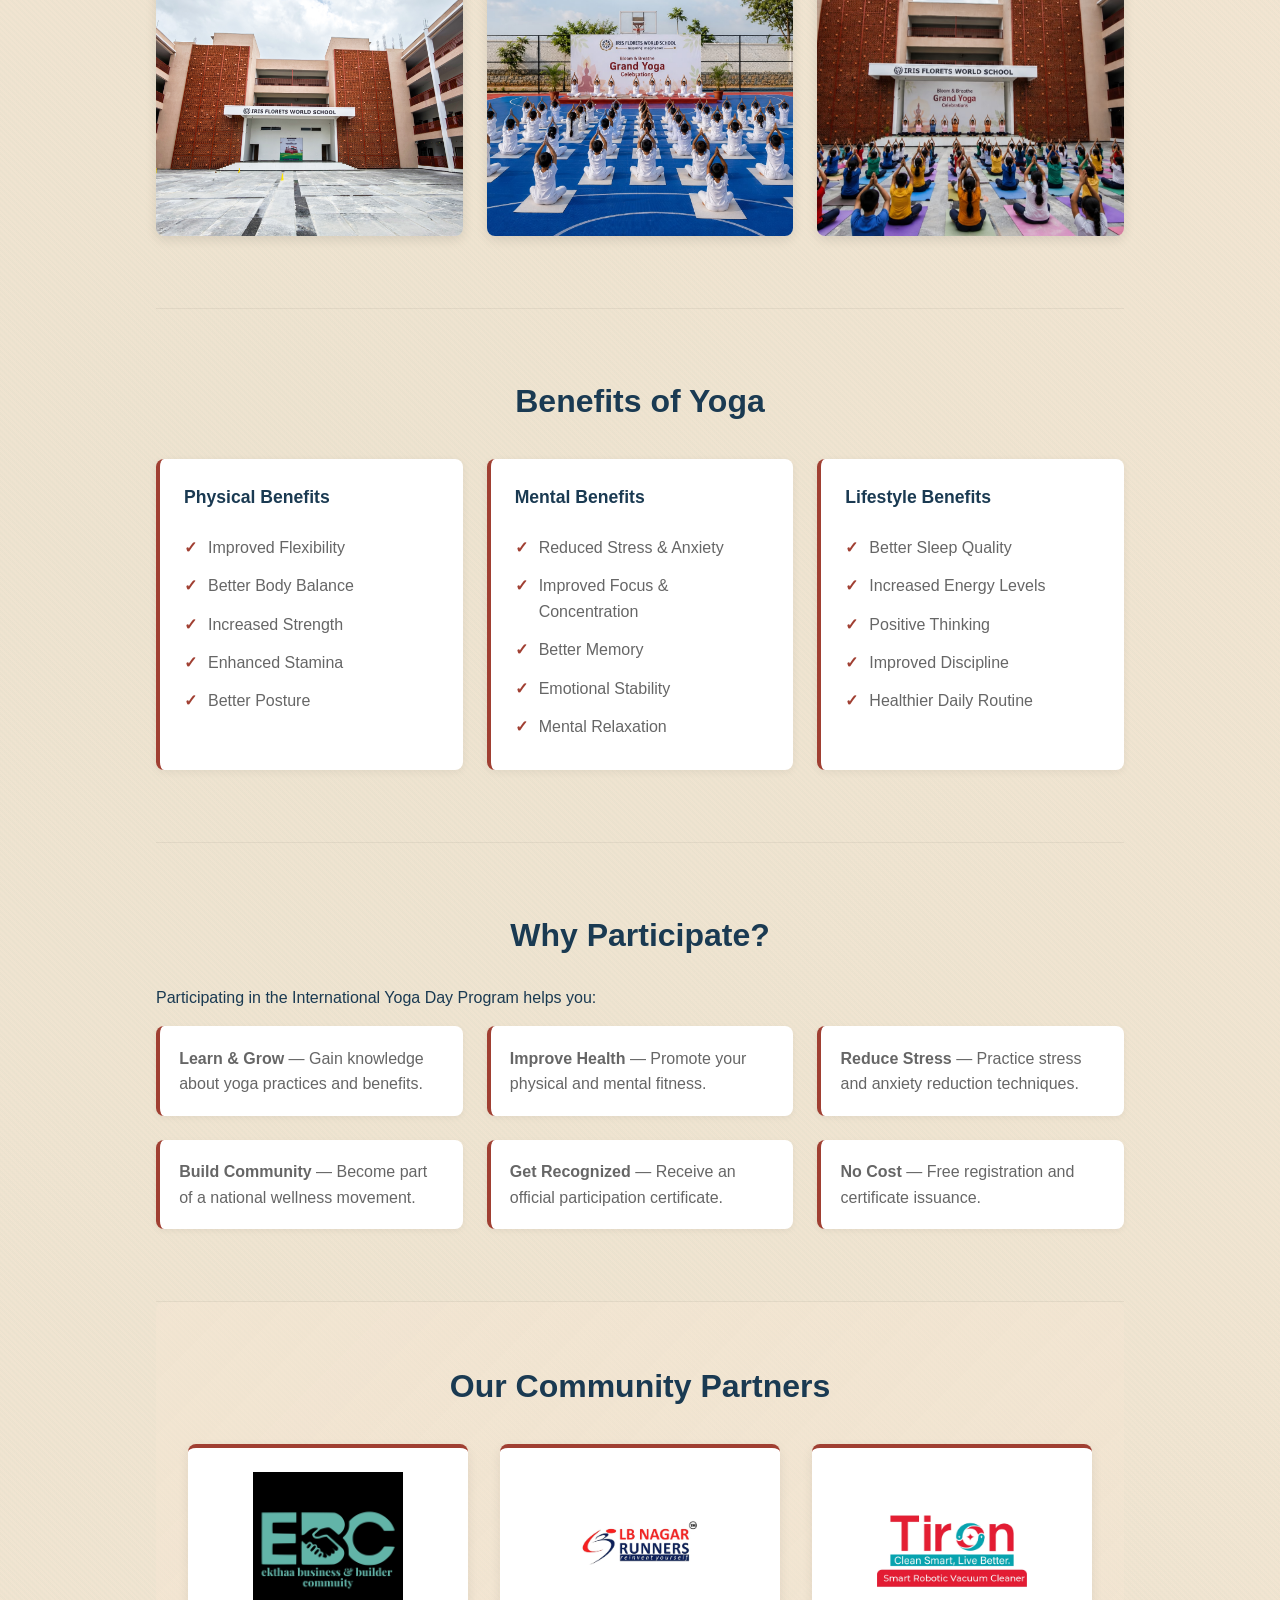
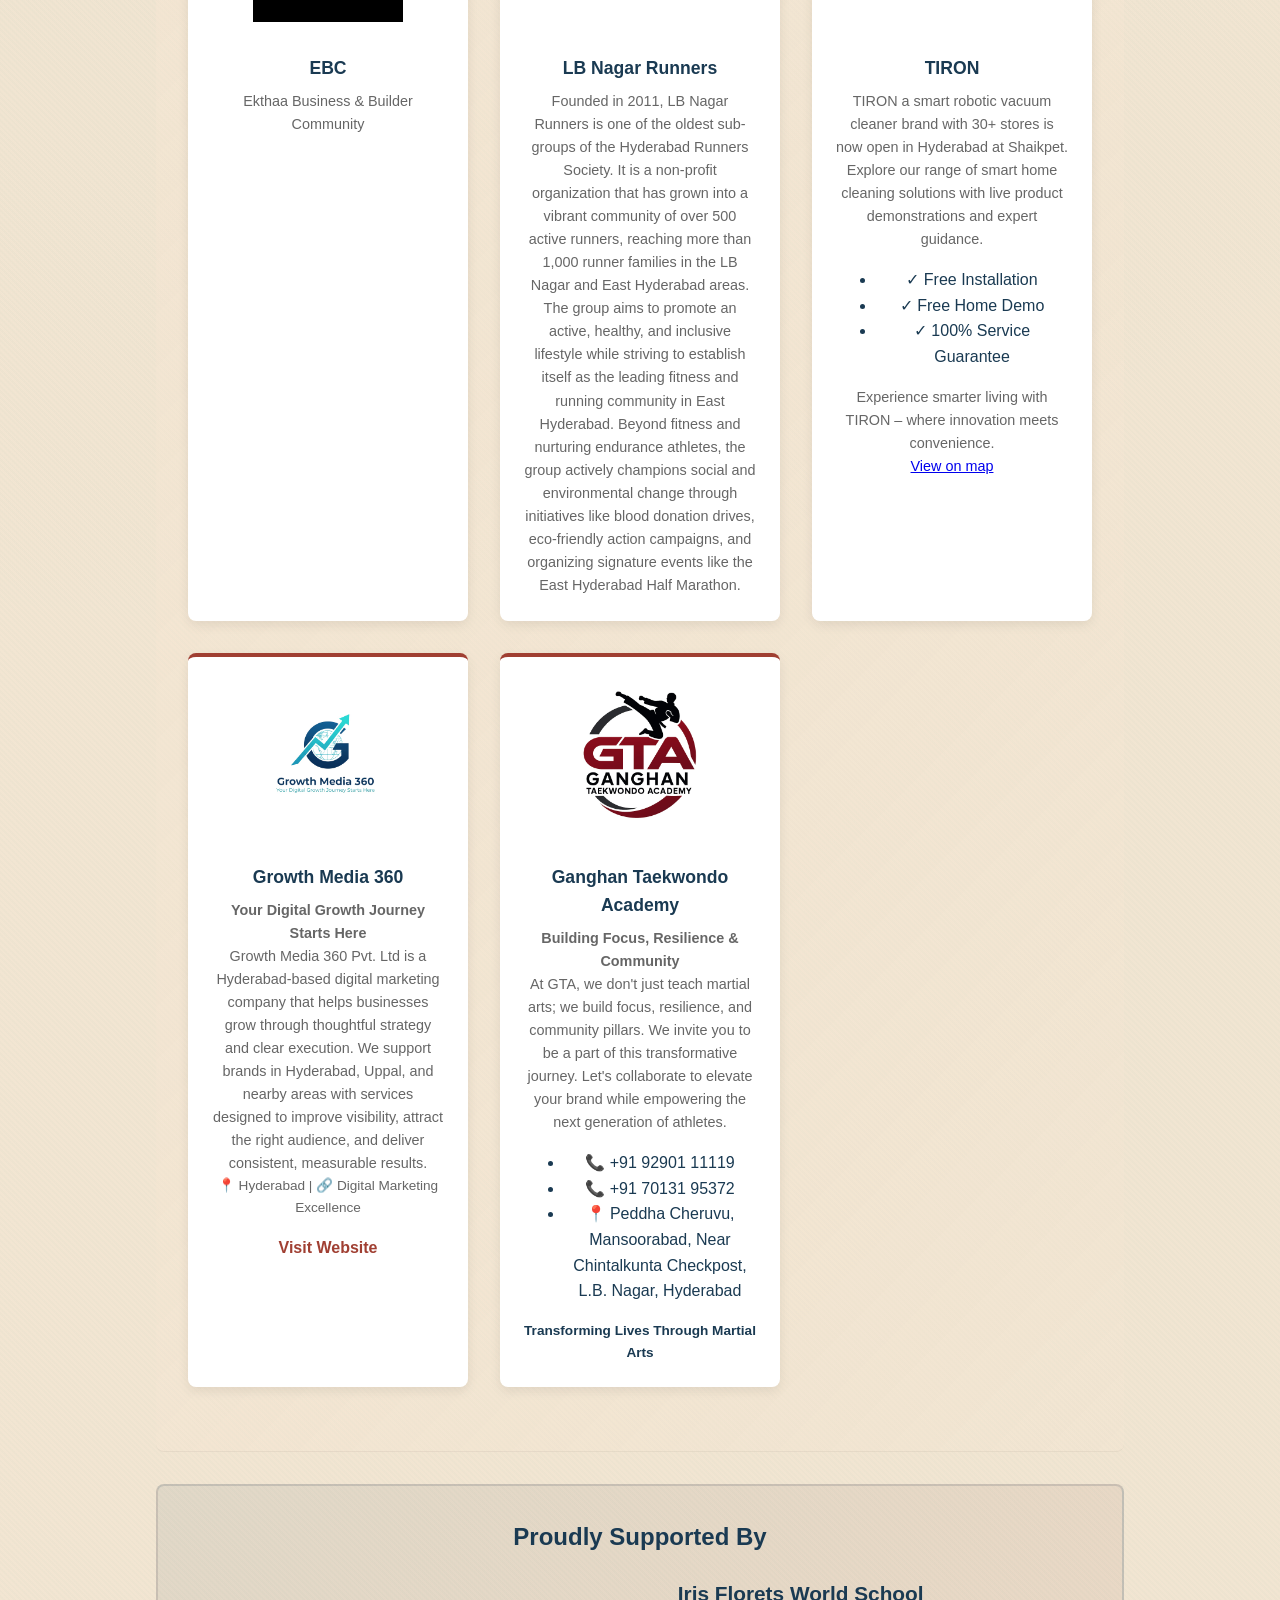
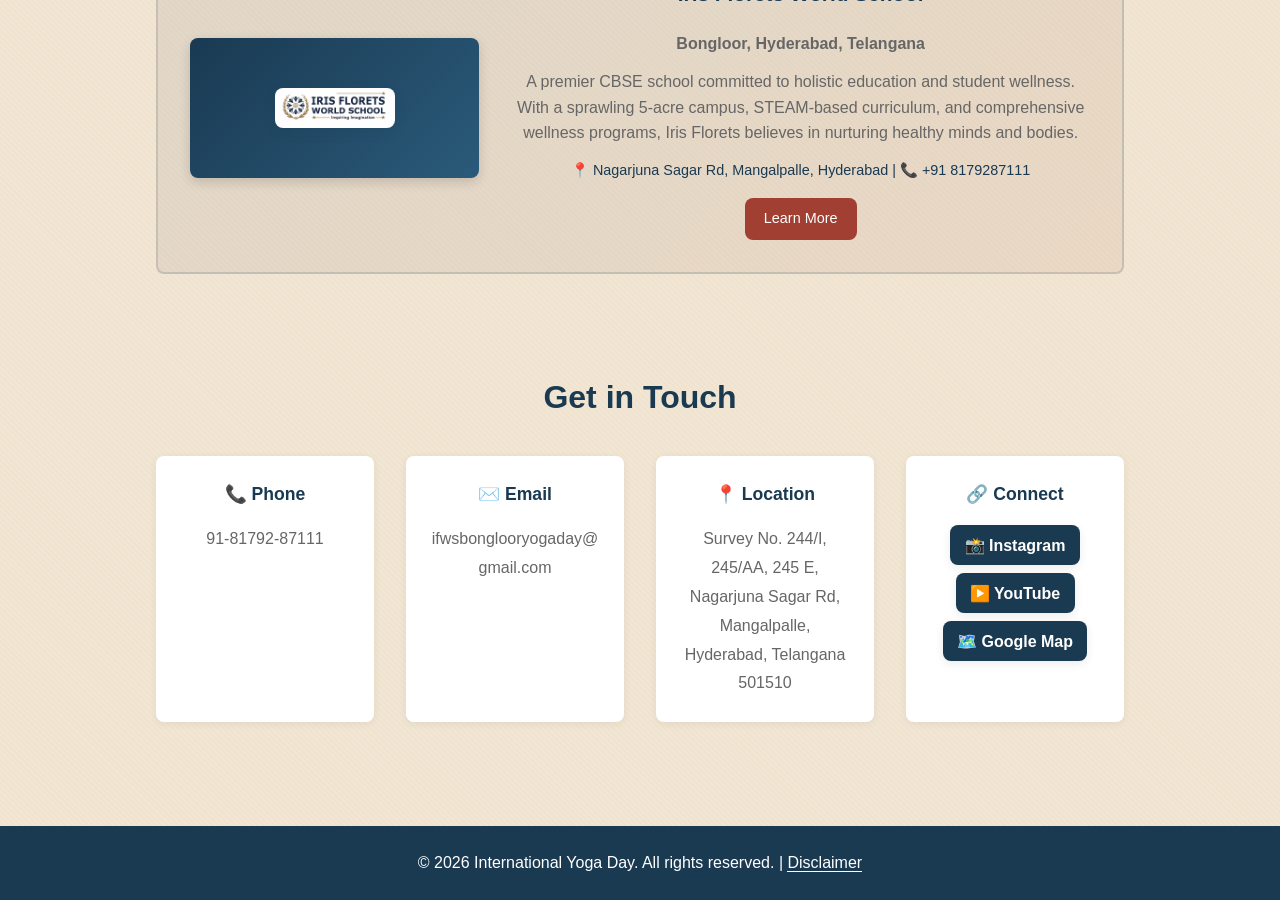
==== commit 515623b6: "Update index.html" ====
--- a/index.html
+++ b/index.html
@@ -32,7 +32,7 @@
   </nav>
 
   <div class="update-banner">
-    <p>⏳ Watch for updates...</p>
+    <p>📢 Event Itinerary: 🪔 6:45 AM - Traditional Inauguration 🧘‍♂️ 7:00 AM - Yoga Session 🤸‍♀️ 8:00 AM - Cultural & Special Performances 🎤 8:15 AM - Speeches & Felicitation 🥞 9:00 AM - Breakfast & Networking 🚌 9:45 AM - Return Transportation </p>
   </div>
 
   <main class="container">
--- a/styles.css
+++ b/styles.css
@@ -233,13 +233,6 @@
      grid-template-columns: 1fr;
      padding: 1.5rem;
    }
-   .hero-gallery {
-     grid-template-columns: 1fr;
-   }
-   .hero-gallery-item {
-     min-height: 180px;
-     max-height: 220px;
-   }
  }
  
 
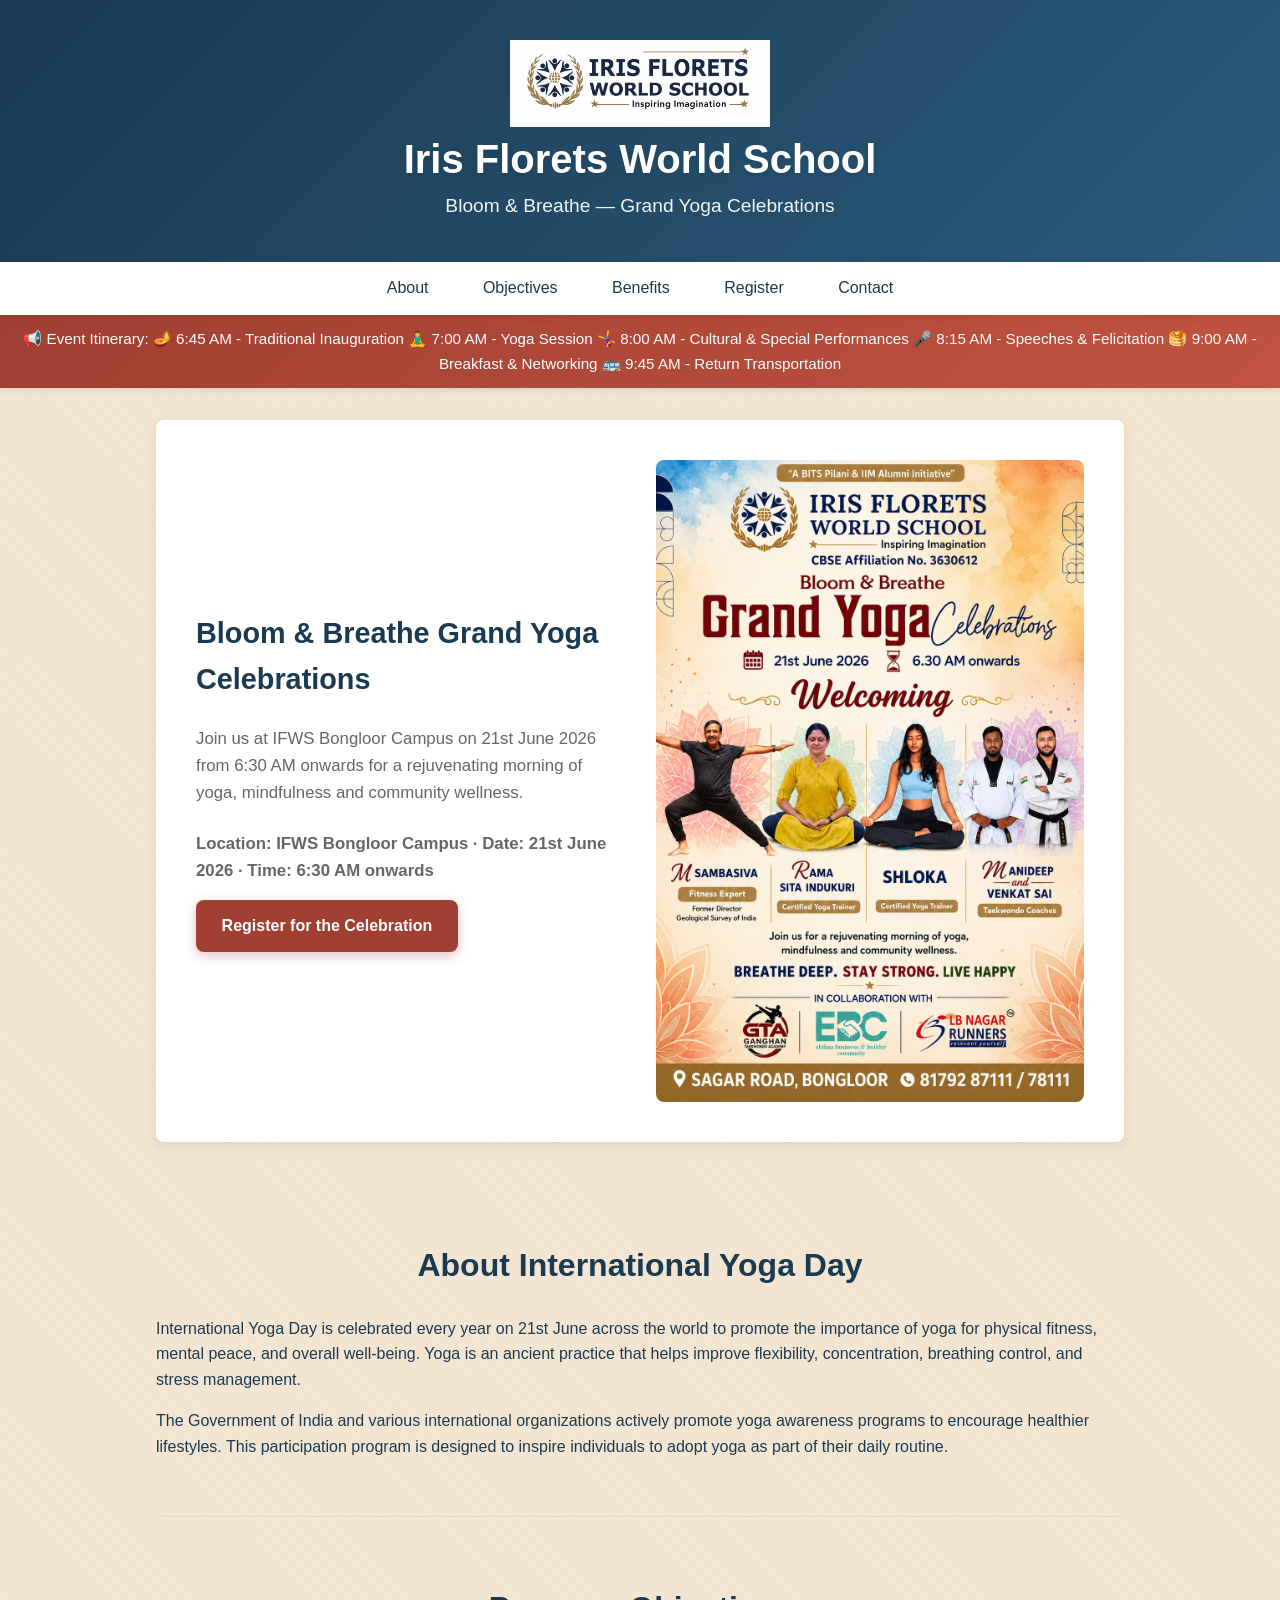
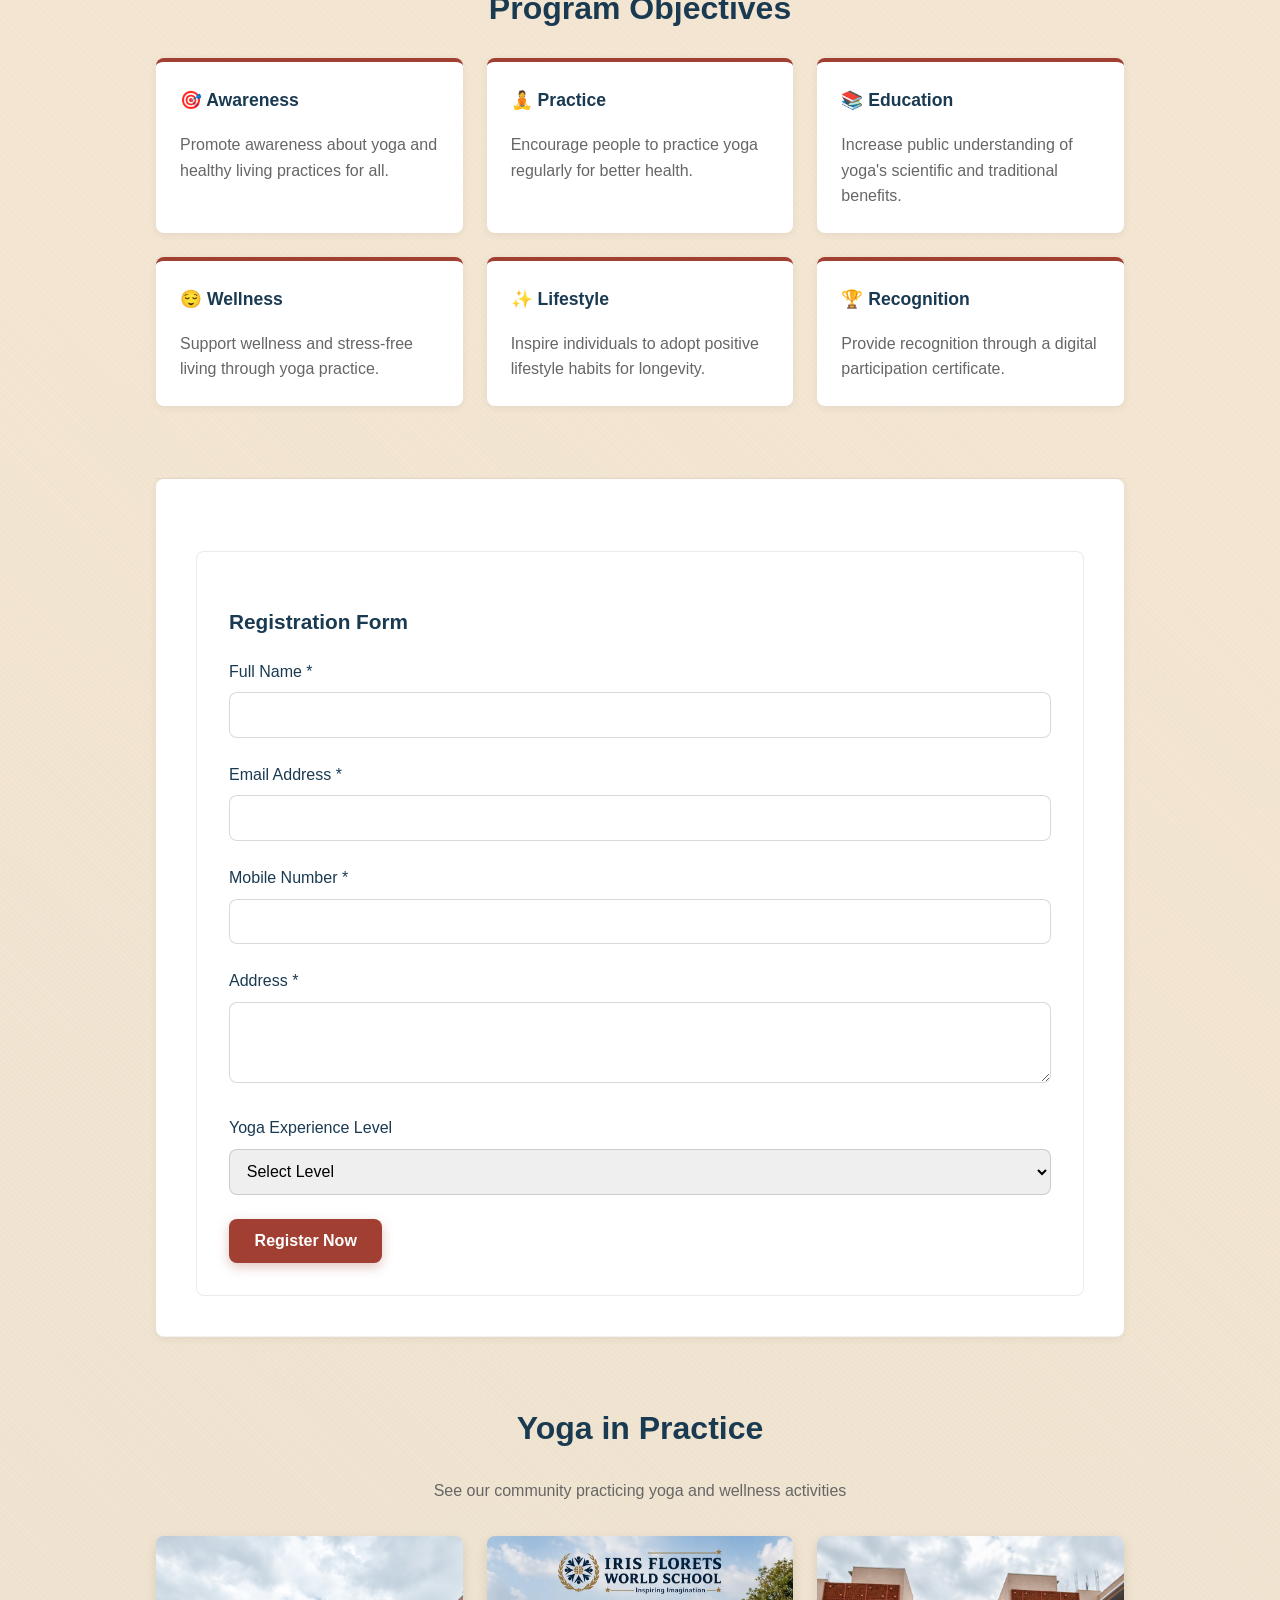
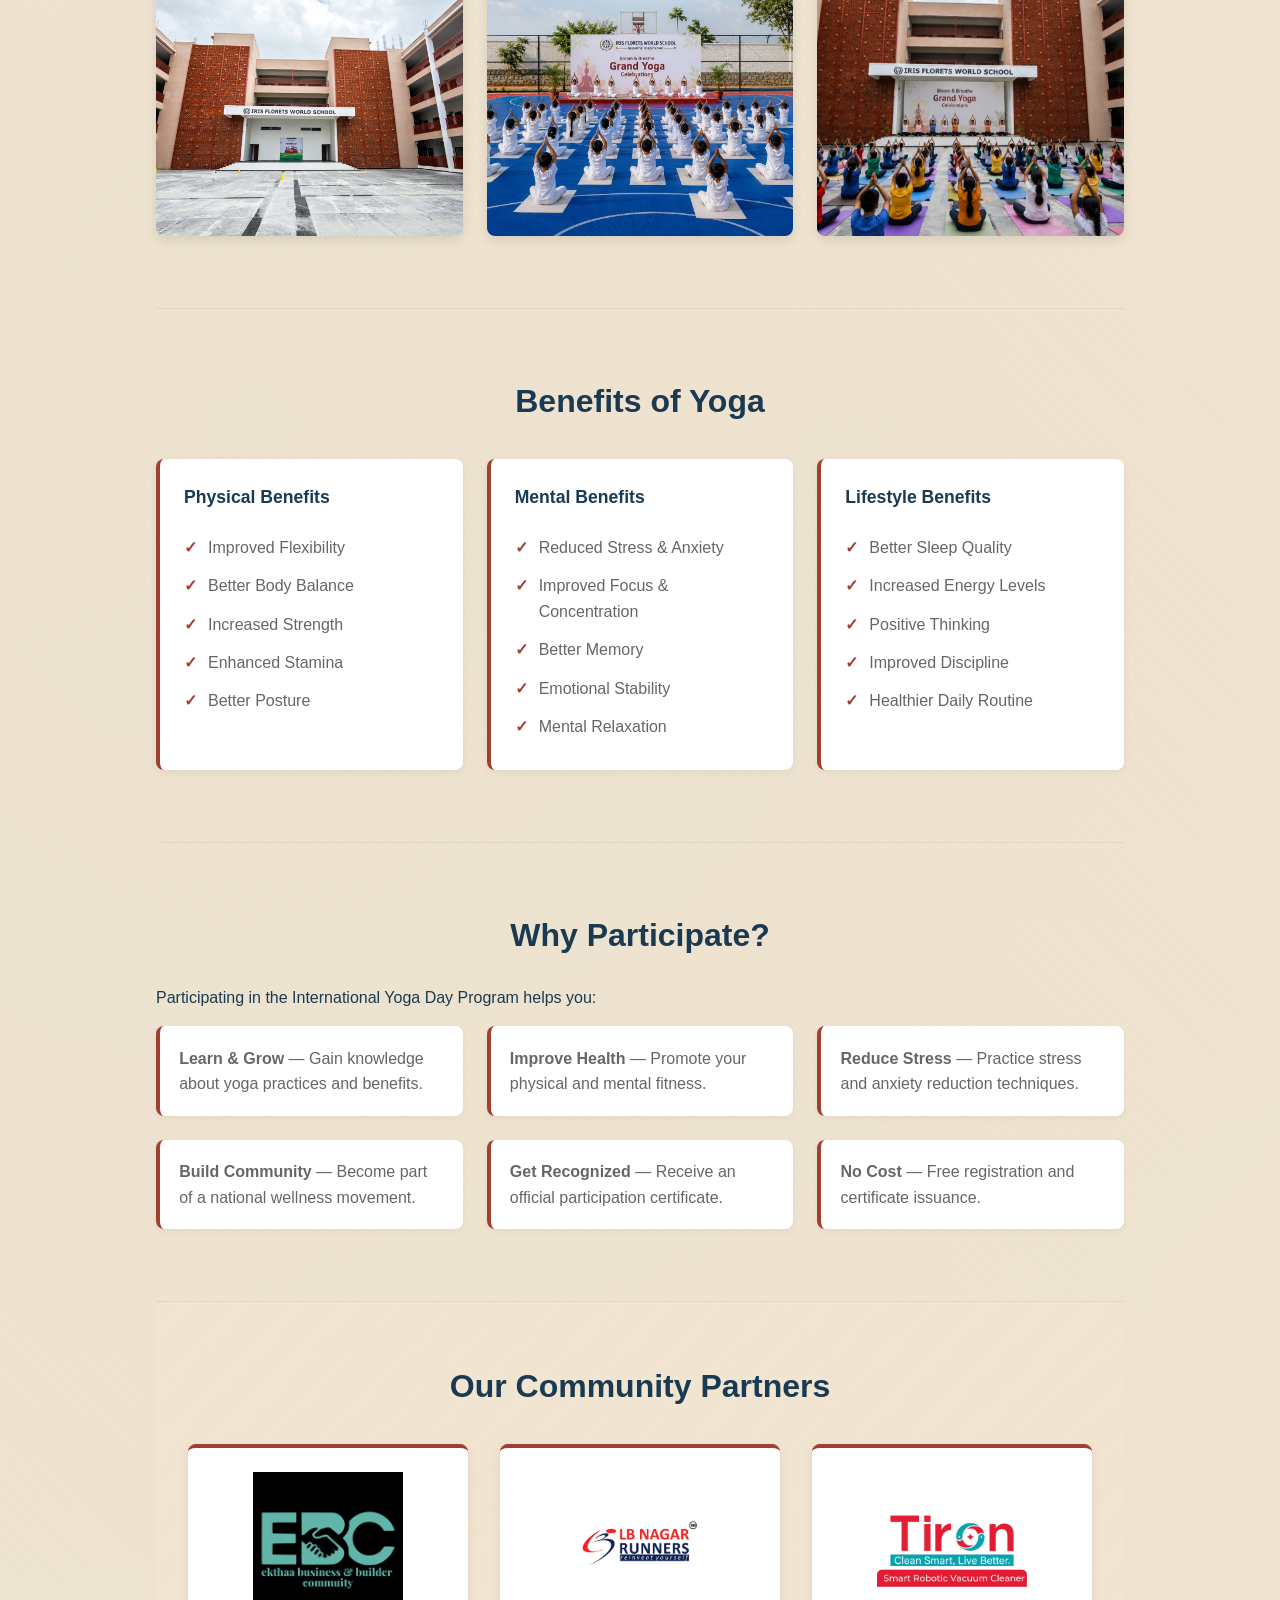
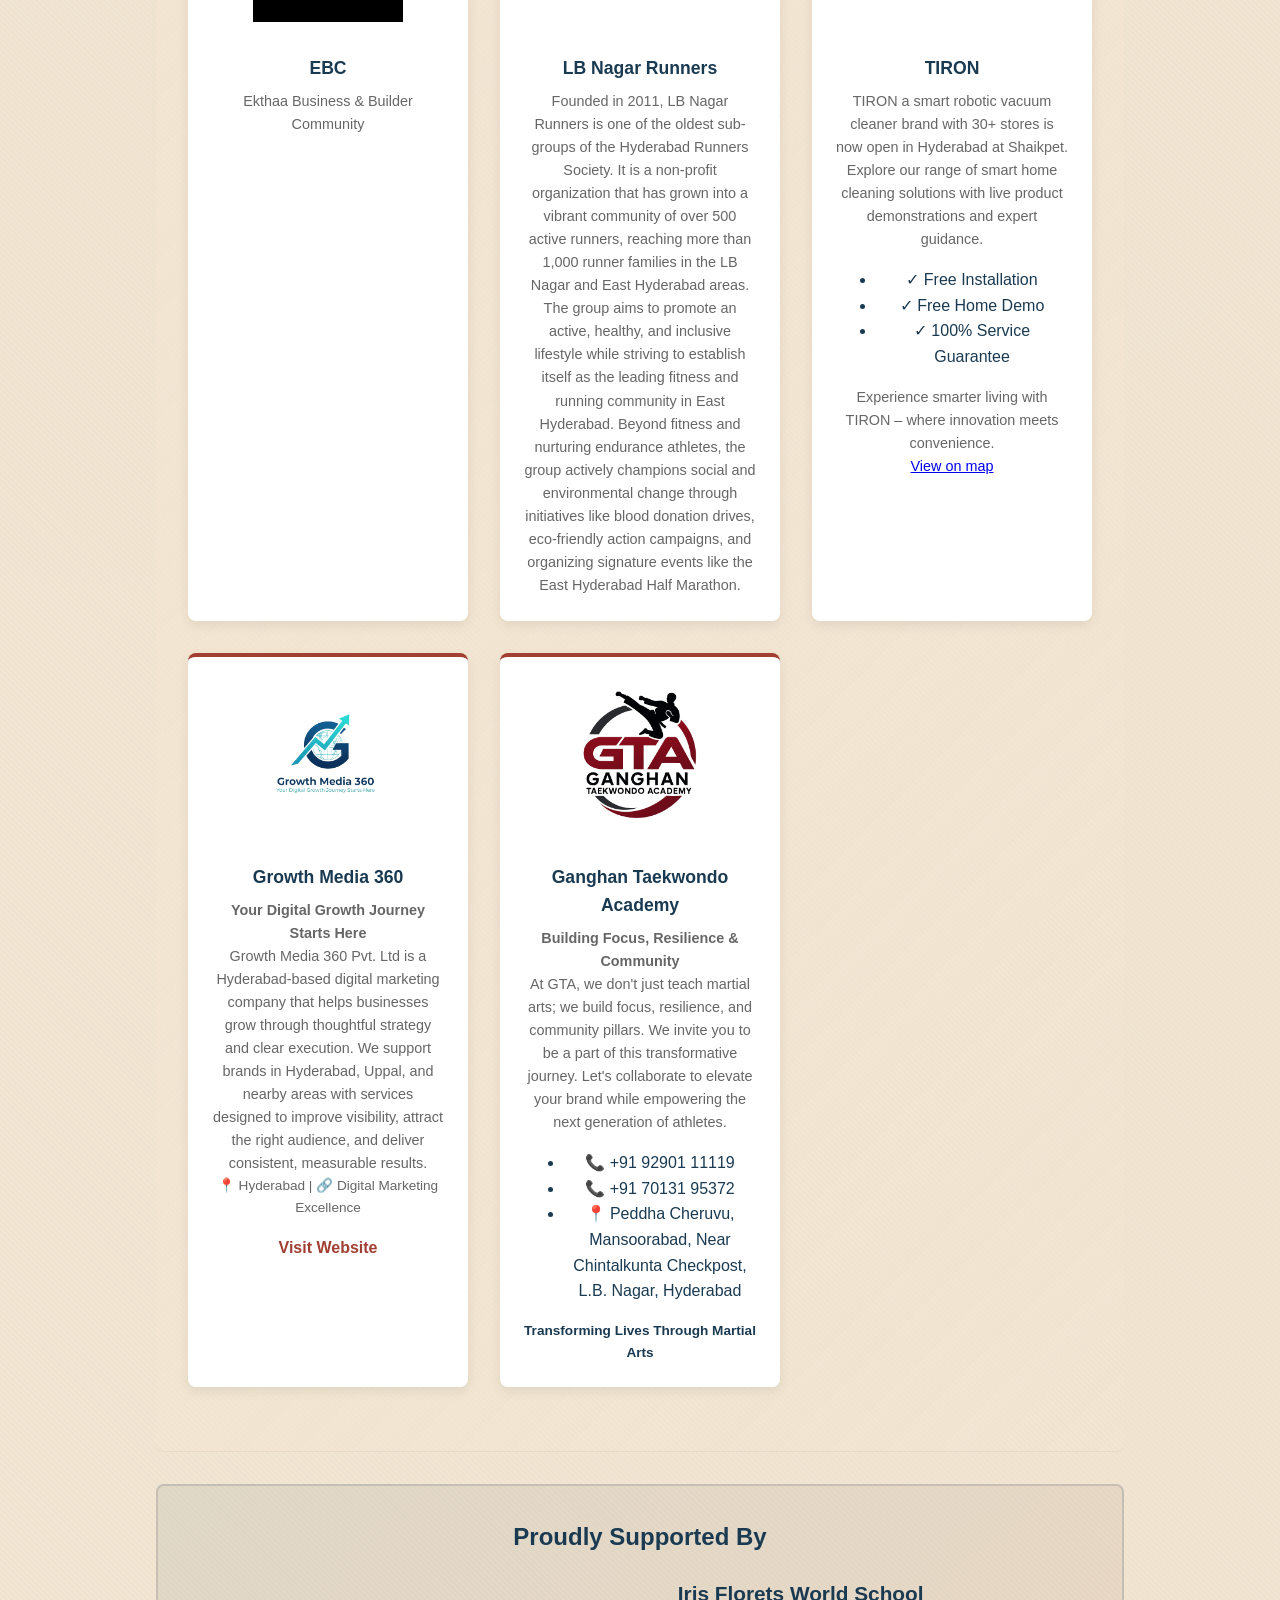
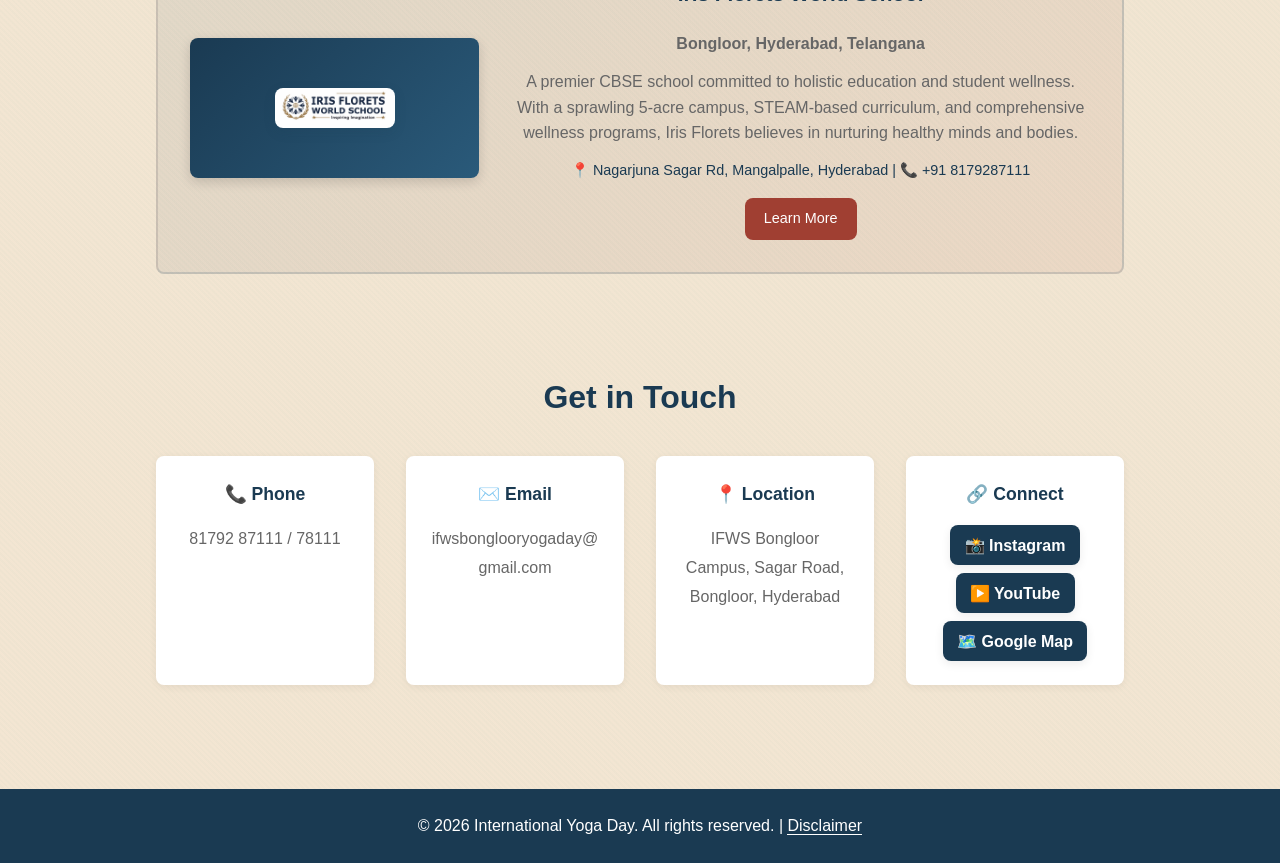
==== commit bffa422d: "updated image." ====
--- a/index.html
+++ b/index.html
@@ -3,17 +3,17 @@
 <head>
   <meta charset="utf-8" />
   <meta name="viewport" content="width=device-width,initial-scale=1" />
-  <title>IFWSBongloor International Yoga Day 2026 — Register Now</title>
+  <title>Iris Florets World School — Bloom & Breathe Grand Yoga Celebrations</title>
   <link rel="stylesheet" href="styles.css" />
 </head>
 <body>
   <header class="site-header">
     <div class="container">
       <div class="header-content">
-        <img class="header-logo" src="assets/IFWS_Logo_page-0002.jpeg" alt="IFWS Logo">
+        <img class="header-logo" src="assets/IFWS_Logo_page-0002.jpeg" alt="Iris Florets World School Logo">
         <div class="header-text">
-          <h1 style="margin:0;">International Yoga Day 2026</h1>
-          <p class="subtitle" style="margin:0;">Celebrate Health, Wellness & Harmony Through Yoga</p>
+          <h1 style="margin:0;">Iris Florets World School</h1>
+          <p class="subtitle" style="margin:0;">Bloom & Breathe — Grand Yoga Celebrations</p>
         </div>
       </div>
     </div>
@@ -38,11 +38,12 @@
   <main class="container">
     <section class="hero">
       <div class="hero-text">
-        <h2>Participate in India's Largest Yoga Day Program</h2>
-        <p>Join thousands of participants and receive a digital participation certificate. Open to everyone—students, professionals, homemakers, seniors, and all.</p>
-        <a class="button button-primary" href="#register">Register Now</a>
-      </div>
-      <img class="hero-image" src="assets/whatsapp.jpg" alt="International Yoga Day" />
+        <h2>Bloom & Breathe Grand Yoga Celebrations</h2>
+        <p>Join us at IFWS Bongloor Campus on 21st June 2026 from 6:30 AM onwards for a rejuvenating morning of yoga, mindfulness and community wellness.</p>
+        <p style="margin:0.5rem 0 1rem; font-weight:700;">Location: IFWS Bongloor Campus · Date: 21st June 2026 · Time: 6:30 AM onwards</p>
+        <a class="button button-primary" href="#register">Register for the Celebration</a>
+      </div>
+      <img class="hero-image" src="assets/main.jpeg" alt="Grand Yoga Celebrations" />
     </section>
 
     <section id="about" class="section">
@@ -275,7 +276,7 @@
       <div class="contact-info">
         <div class="contact-item">
           <h3>📞 Phone</h3>
-          <p>91-81792-87111</p>
+          <p>81792 87111 / 78111</p>
         </div>
         <div class="contact-item">
           <h3>✉️ Email</h3>
@@ -283,7 +284,7 @@
         </div>
         <div class="contact-item">
           <h3>📍 Location</h3>
-          <p>Survey No. 244/I, 245/AA, 245 E, Nagarjuna Sagar Rd, Mangalpalle, Hyderabad, Telangana 501510</p>
+          <p>IFWS Bongloor Campus, Sagar Road, Bongloor, Hyderabad</p>
         </div>
         <div class="contact-item">
           <h3>🔗 Connect</h3>
